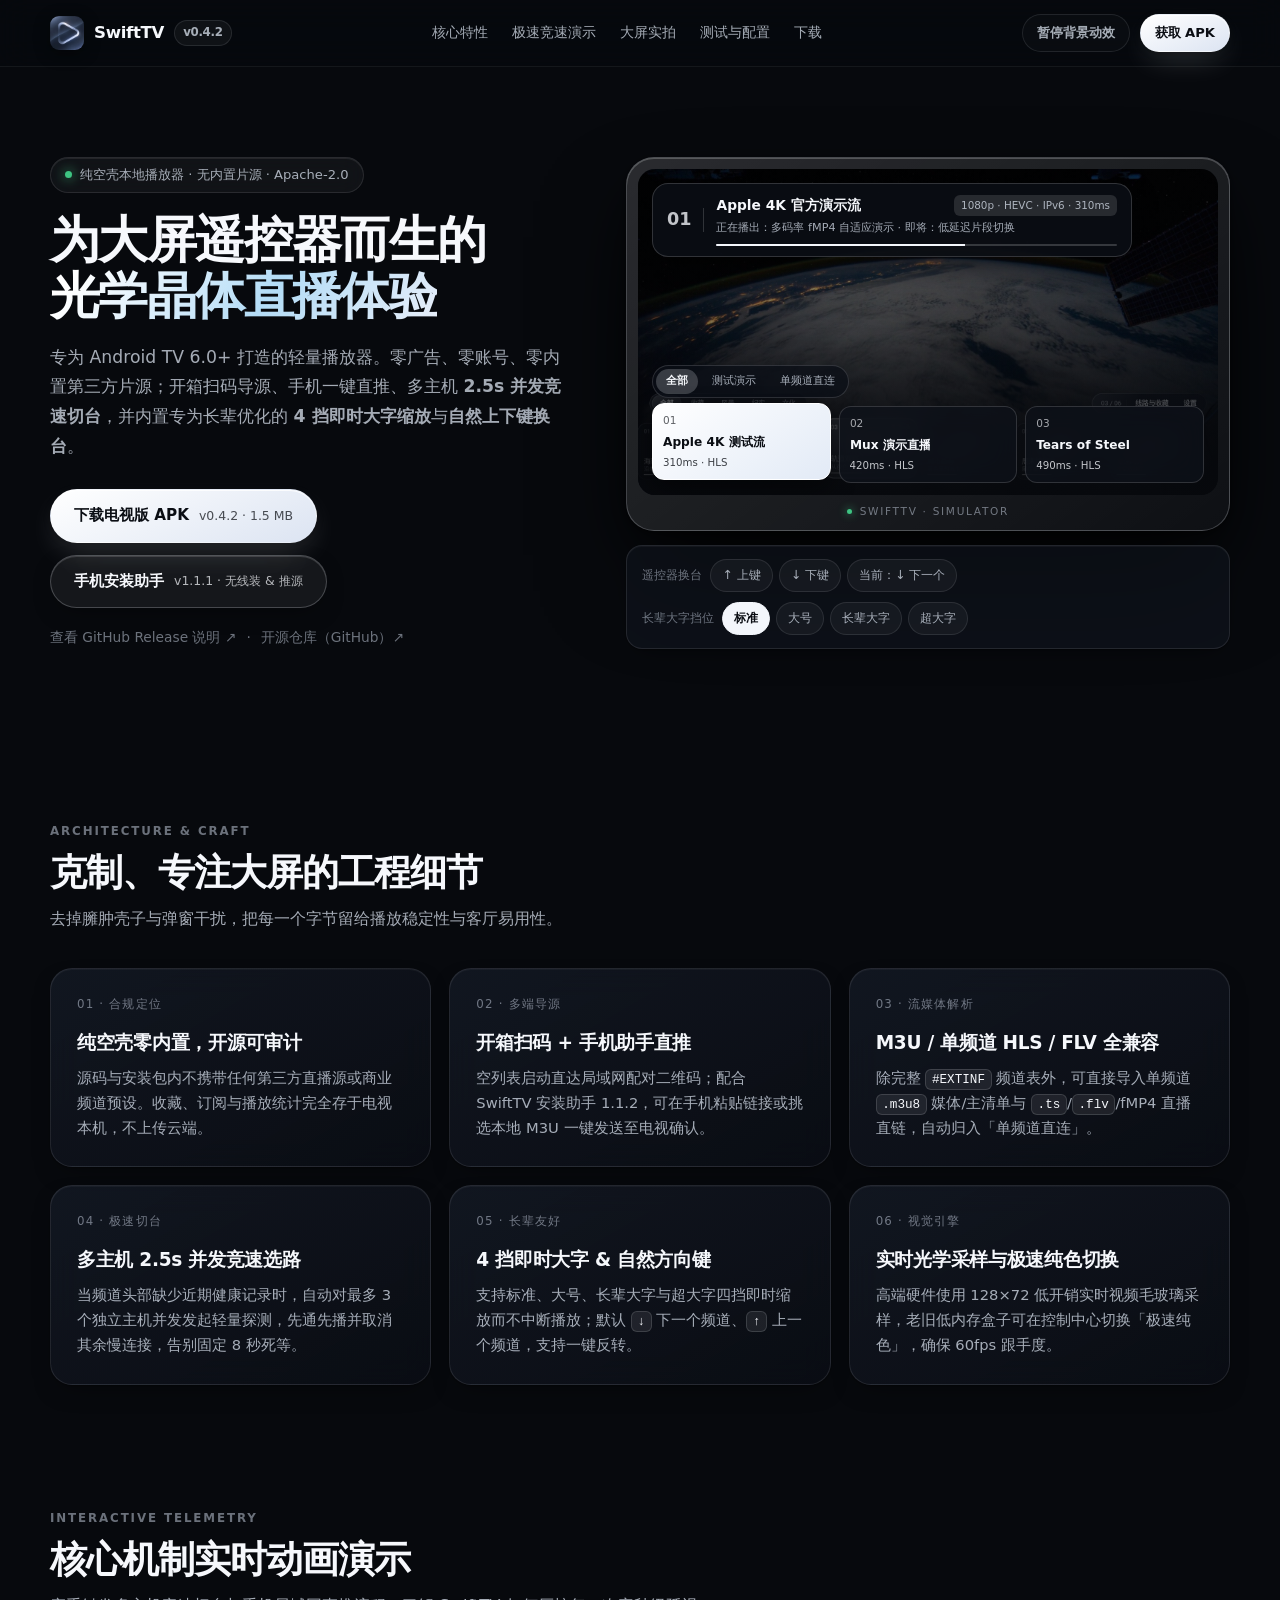
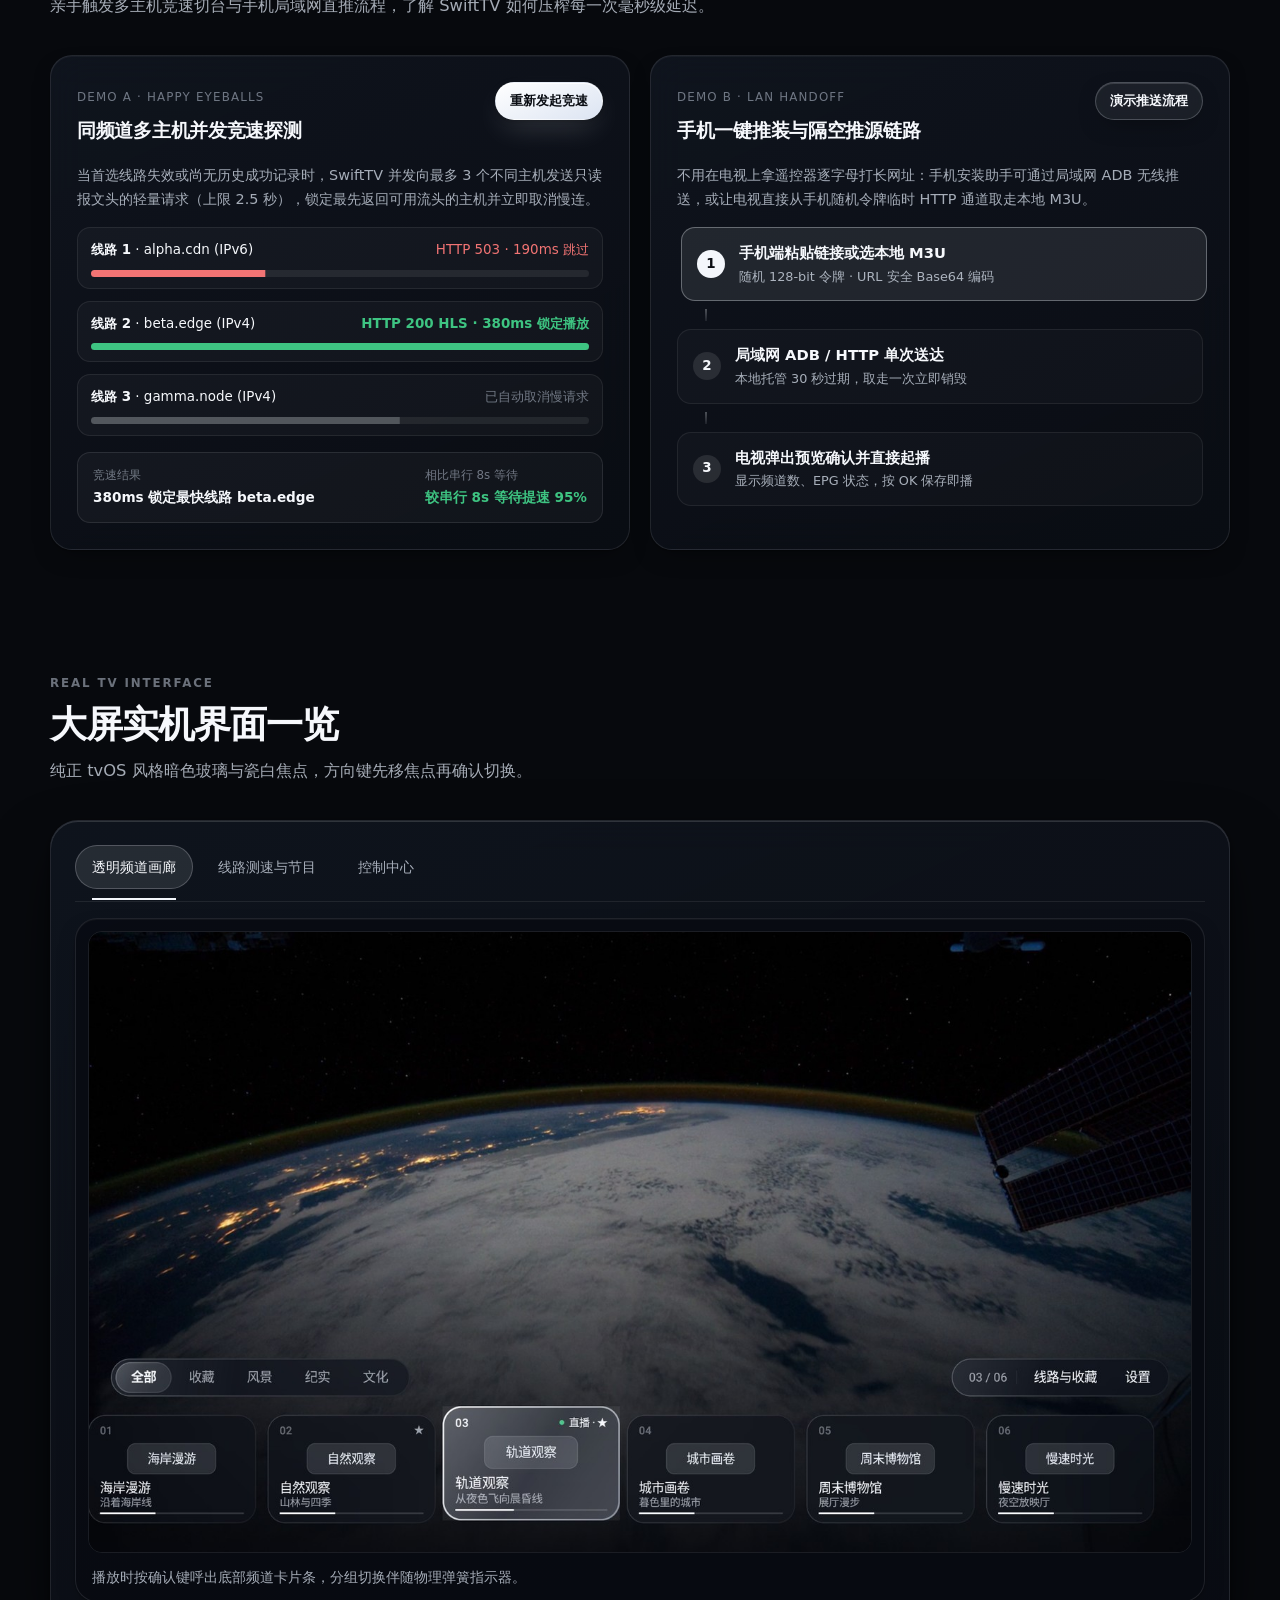
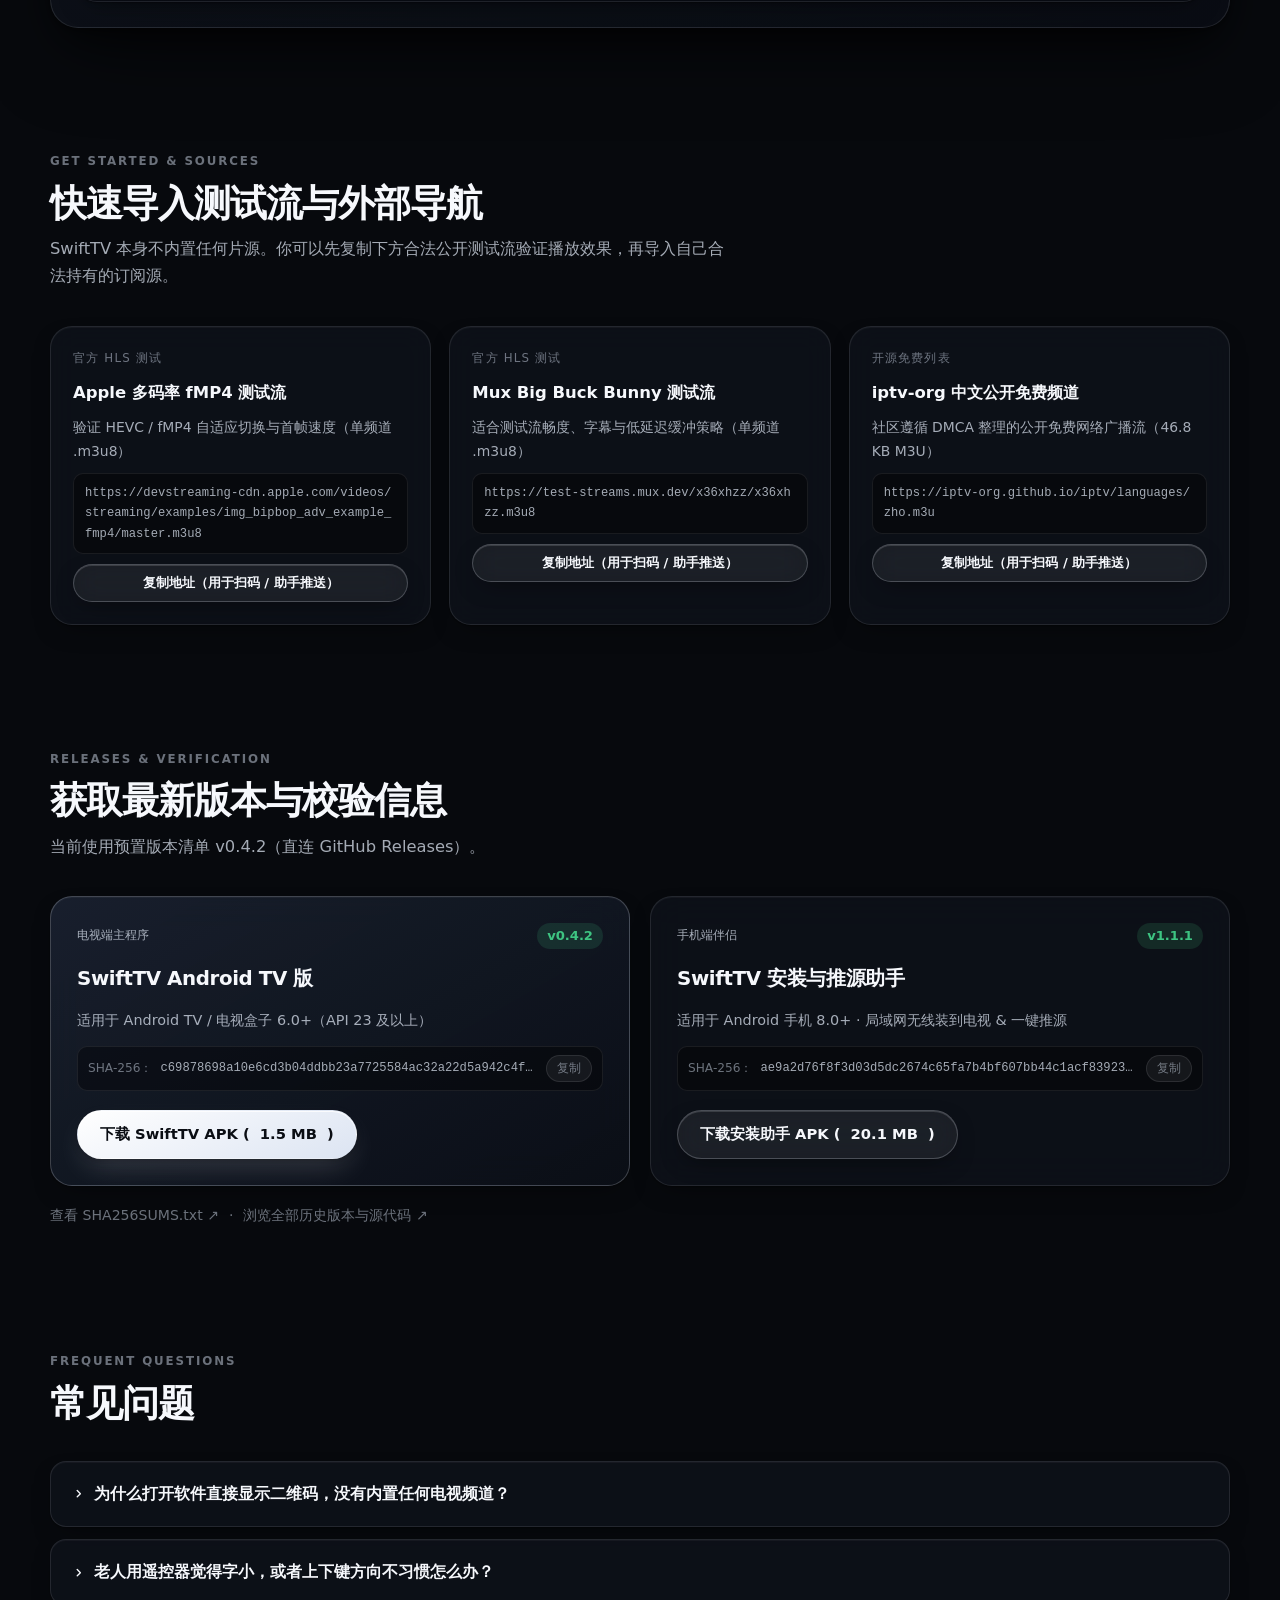
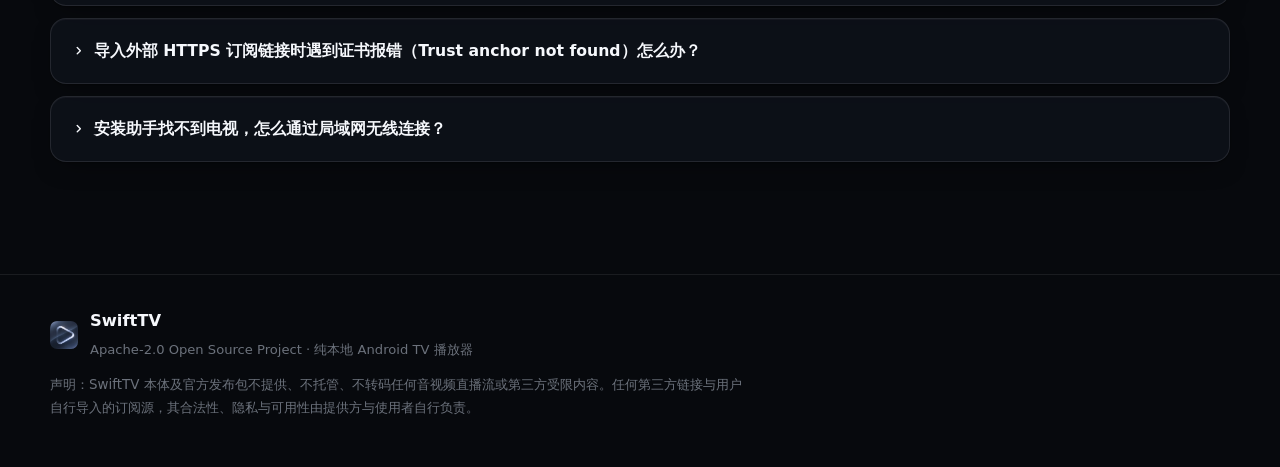
==== website/index.html @ 958985db "Add SwiftTV official website and link GitHub Pages homepage" ====
<!DOCTYPE html>
<html lang="zh-CN">
<head>
  <meta charset="UTF-8">
  <meta name="viewport" content="width=device-width, initial-scale=1.0">
  <meta name="color-scheme" content="dark">
  <title>SwiftTV · 纯净轻量 Android TV 直播播放器</title>
  <meta name="description" content="SwiftTV 是一款专为电视遥控器设计的纯本地 Android TV 播放器（Apache-2.0），不内置任何片源。支持开箱扫码导源、手机安装助手一键推送、单频道 HLS 与并发竞速极速切台、4 挡长辈大字实时缩放。">
  <link rel="icon" type="image/png" href="assets/img/logo.png">
  <link rel="stylesheet" href="assets/style.css">
</head>
<body>
  <a class="skip-link" href="#main">跳到正文</a>

  <!-- Ambient optical backdrop (compositor-only, subtle film grain + slow aurora, pausable via #motionToggle) -->
  <div class="ambient" aria-hidden="true">
    <div class="ambient-horizon"></div>
    <div class="ambient-grid"></div>
    <div class="orb orb-a"></div>
    <div class="orb orb-b"></div>
    <div class="ambient-noise"></div>
  </div>

  <!-- Shrinking Frosted Top Navigation -->
  <header class="topbar" id="topbar">
    <div class="container topbar-inner">
      <a class="brand" href="#top" aria-label="SwiftTV 首页">
        <img class="brand-logo" src="assets/img/logo.png" width="34" height="34" alt="SwiftTV 标志">
        <span class="brand-name">SwiftTV</span>
        <span class="brand-tag" id="navVersionTag">v0.4.2</span>
      </a>

      <nav class="nav-links" aria-label="主导航">
        <a href="#features">核心特性</a>
        <a href="#engine">极速竞速演示</a>
        <a href="#showcase">大屏实拍</a>
        <a href="#sources">测试与配置</a>
        <a href="#downloads">下载</a>
      </nav>

      <div class="topbar-actions">
        <button type="button" class="btn-ghost btn-sm" id="motionToggle">暂停背景动效</button>
        <a class="btn-porcelain btn-sm sheen-btn magnetic" id="navDownloadBtn" href="#downloads">获取 APK</a>
      </div>
    </div>
  </header>

  <main id="main">
    <!-- Hero + Live Interactive TV Simulator -->
    <section class="hero container" id="top">
      <div class="hero-copy">
        <div class="pill-badge" data-stagger="0">
          <span class="signal-dot" aria-hidden="true"></span>
          <span>纯空壳本地播放器 · 无内置片源 · Apache-2.0</span>
        </div>

        <h1 data-stagger="1">
          为大屏遥控器而生的<br>
          <span class="text-crystal">光学晶体直播体验</span>
        </h1>

        <p class="hero-lead" data-stagger="2">
          专为 Android TV 6.0+ 打造的轻量播放器。零广告、零账号、零内置第三方片源；开箱扫码导源、手机一键直推、多主机 <strong>2.5s 并发竞速切台</strong>，并内置专为长辈优化的 <strong>4 挡即时大字缩放</strong>与<strong>自然上下键换台</strong>。
        </p>

        <div class="hero-cta" data-stagger="3">
          <a class="btn-porcelain btn-lg sheen-btn magnetic" id="heroTvDownload" href="https://github.com/morangse/SwiftTV/releases/download/v0.4.2/SwiftTV-0.4.2.apk">
            <span>下载电视版 APK</span>
            <span class="btn-meta" id="heroTvMeta">v0.4.2 · 1.5 MB</span>
          </a>
          <a class="btn-crystal btn-lg magnetic" id="heroInstallerDownload" href="https://github.com/morangse/SwiftTV/releases/download/v0.4.2/SwiftTV-Installer-1.1.2.apk">
            <span>手机安装助手</span>
            <span class="btn-meta" id="heroInstallerMeta">v1.1.2 · 无线装 &amp; 推源</span>
          </a>
        </div>

        <div class="hero-meta-links" data-stagger="4">
          <a id="heroReleaseLink" href="https://github.com/morangse/SwiftTV/releases/tag/v0.4.2" target="_blank" rel="noopener noreferrer">查看 GitHub Release 说明 ↗</a>
          <span aria-hidden="true">·</span>
          <a href="https://github.com/morangse/SwiftTV" target="_blank" rel="noopener noreferrer">开源仓库（GitHub）↗</a>
        </div>
      </div>

      <!-- Interactive Live TV Cinema Stage -->
      <div class="hero-stage-wrap" data-stagger="5">
        <div class="tv-bezel spotlight-surface tilt-stage" role="region" aria-label="SwiftTV 实时大屏交互模拟器">
          <div class="spotlight-layer" aria-hidden="true"></div>
          <div class="tv-screen" id="tvScreen">
            <img
              class="tv-backdrop-img"
              src="assets/img/channel-gallery.jpg"
              width="1560"
              height="878"
              fetchpriority="high"
              alt="SwiftTV 在 Android TV 播放演示视频时呈现的半透明磨砂界面">
            <div class="tv-scrim" aria-hidden="true"></div>

            <!-- Simulated Live HUD Capsule -->
            <div class="sim-hud" id="simHud" data-font="standard">
              <div class="sim-hud-num" id="simNum">01</div>
              <div class="sim-hud-divider" aria-hidden="true"></div>
              <div class="sim-hud-body">
                <div class="sim-hud-top">
                  <strong class="sim-hud-name" id="simName">Apple 4K 官方演示流</strong>
                  <span class="sim-spec" id="simSpec">1080p · HEVC · IPv6 · 310ms</span>
                </div>
                <div class="sim-hud-sub" id="simProg">正在播出：多码率 fMP4 自适应演示 · 即将：低延迟片段切换</div>
                <div class="sim-progress-track" aria-hidden="true">
                  <div class="sim-progress-fill" id="simProgressFill"></div>
                </div>
              </div>
            </div>

            <!-- Simulated Mini Channel Ribbon -->
            <div class="sim-ribbon" id="simRibbon" data-font="standard">
              <div class="sim-tabs" aria-hidden="true">
                <span class="sim-tab active">全部</span>
                <span>测试演示</span>
                <span>单频道直连</span>
              </div>
              <div class="sim-cards" id="simCards" role="list" aria-label="模拟频道卡片">
                <button type="button" class="sim-card active" data-ch="0">
                  <span class="sim-card-num">01</span>
                  <span class="sim-card-title">Apple 4K 测试流</span>
                  <span class="sim-card-meta">310ms · HLS</span>
                </button>
                <button type="button" class="sim-card" data-ch="1">
                  <span class="sim-card-num">02</span>
                  <span class="sim-card-title">Mux 演示直播</span>
                  <span class="sim-card-meta">420ms · HLS</span>
                </button>
                <button type="button" class="sim-card" data-ch="2">
                  <span class="sim-card-num">03</span>
                  <span class="sim-card-title">Tears of Steel</span>
                  <span class="sim-card-meta">490ms · HLS</span>
                </button>
              </div>
            </div>
          </div>

          <div class="tv-chin" aria-hidden="true">
            <span class="tv-led"></span>
            <span class="tv-brand-mark">SWIFTTV · SIMULATOR</span>
          </div>
        </div>

        <!-- Live Interactive Telemetry Control Deck -->
        <div class="sim-controls" aria-label="模拟器控制面板">
          <div class="sim-ctrl-group">
            <span class="ctrl-label">遥控器换台</span>
            <div class="btn-row">
              <button type="button" class="ctrl-btn" id="simKeyUp" title="模拟遥控器上键">↑ 上键</button>
              <button type="button" class="ctrl-btn" id="simKeyDown" title="模拟遥控器下键">↓ 下键</button>
              <button type="button" class="ctrl-btn subtle" id="simDirToggle">当前：↓ 下一个</button>
            </div>
          </div>

          <div class="sim-ctrl-group">
            <span class="ctrl-label">长辈大字挡位</span>
            <div class="btn-row" role="group" aria-label="选择模拟界面字体大小">
              <button type="button" class="ctrl-btn active" data-font-btn="standard">标准</button>
              <button type="button" class="ctrl-btn" data-font-btn="large">大号</button>
              <button type="button" class="ctrl-btn" data-font-btn="elderly">长辈大字</button>
              <button type="button" class="ctrl-btn" data-font-btn="xlarge">超大字</button>
            </div>
          </div>
        </div>
      </div>
    </section>

    <!-- Bento Grid Features with Pointer Spotlight Reveal -->
    <section class="section container" id="features">
      <div class="section-head" data-reveal>
        <span class="eyebrow">ARCHITECTURE &amp; CRAFT</span>
        <h2>克制、专注大屏的工程细节</h2>
        <p>去掉臃肿壳子与弹窗干扰，把每一个字节留给播放稳定性与客厅易用性。</p>
      </div>

      <div class="bento-grid" id="bentoGrid">
        <article class="bento-card spotlight-surface" data-reveal style="--reveal-delay: 0ms">
          <div class="spotlight-layer" aria-hidden="true"></div>
          <div class="card-index">01 · 合规定位</div>
          <h3>纯空壳零内置，开源可审计</h3>
          <p>源码与安装包内不携带任何第三方直播源或商业频道预设。收藏、订阅与播放统计完全存于电视本机，不上传云端。</p>
        </article>

        <article class="bento-card spotlight-surface" data-reveal style="--reveal-delay: 60ms">
          <div class="spotlight-layer" aria-hidden="true"></div>
          <div class="card-index">02 · 多端导源</div>
          <h3>开箱扫码 + 手机助手直推</h3>
          <p>空列表启动直达局域网配对二维码；配合 SwiftTV 安装助手 1.1.2，可在手机粘贴链接或挑选本地 M3U 一键发送至电视确认。</p>
        </article>

        <article class="bento-card spotlight-surface" data-reveal style="--reveal-delay: 120ms">
          <div class="spotlight-layer" aria-hidden="true"></div>
          <div class="card-index">03 · 流媒体解析</div>
          <h3>M3U / 单频道 HLS / FLV 全兼容</h3>
          <p>除完整 <code class="inline-code">#EXTINF</code> 频道表外，可直接导入单频道 <code class="inline-code">.m3u8</code> 媒体/主清单与 <code class="inline-code">.ts</code>/<code class="inline-code">.flv</code>/fMP4 直播直链，自动归入「单频道直连」。</p>
        </article>

        <article class="bento-card spotlight-surface" data-reveal style="--reveal-delay: 180ms">
          <div class="spotlight-layer" aria-hidden="true"></div>
          <div class="card-index">04 · 极速切台</div>
          <h3>多主机 2.5s 并发竞速选路</h3>
          <p>当频道头部缺少近期健康记录时，自动对最多 3 个独立主机并发发起轻量探测，先通先播并取消其余慢连接，告别固定 8 秒死等。</p>
        </article>

        <article class="bento-card spotlight-surface" data-reveal style="--reveal-delay: 240ms">
          <div class="spotlight-layer" aria-hidden="true"></div>
          <div class="card-index">05 · 长辈友好</div>
          <h3>4 挡即时大字 &amp; 自然方向键</h3>
          <p>支持标准、大号、长辈大字与超大字四挡即时缩放而不中断播放；默认 <kbd class="inline-kbd">↓</kbd> 下一个频道、<kbd class="inline-kbd">↑</kbd> 上一个频道，支持一键反转。</p>
        </article>

        <article class="bento-card spotlight-surface" data-reveal style="--reveal-delay: 300ms">
          <div class="spotlight-layer" aria-hidden="true"></div>
          <div class="card-index">06 · 视觉引擎</div>
          <h3>实时光学采样与极速纯色切换</h3>
          <p>高端硬件使用 128×72 低开销实时视频毛玻璃采样，老旧低内存盒子可在控制中心切换「极速纯色」，确保 60fps 跟手度。</p>
        </article>
      </div>
    </section>

    <!-- Interactive Telemetry Tech Demos -->
    <section class="section container" id="engine">
      <div class="section-head" data-reveal>
        <span class="eyebrow">INTERACTIVE TELEMETRY</span>
        <h2>核心机制实时动画演示</h2>
        <p>亲手触发多主机竞速切台与手机局域网直推流程，了解 SwiftTV 如何压榨每一次毫秒级延迟。</p>
      </div>

      <div class="tech-grid">
        <!-- Demo A: Parallel Race Failover -->
        <div class="tech-card spotlight-surface" data-reveal style="--reveal-delay: 0ms">
          <div class="spotlight-layer" aria-hidden="true"></div>
          <div class="tech-card-head">
            <div>
              <span class="card-index">DEMO A · HAPPY EYEBALLS</span>
              <h3>同频道多主机并发竞速探测</h3>
            </div>
            <button type="button" class="btn-porcelain btn-sm sheen-btn" id="runRaceBtn">重新发起竞速</button>
          </div>
          <p class="tech-desc">当首选线路失效或尚无历史成功记录时，SwiftTV 并发向最多 3 个不同主机发送只读报文头的轻量请求（上限 2.5 秒），锁定最先返回可用流头的主机并立即取消慢连。</p>

          <div class="race-lanes" id="raceLanes" aria-live="polite">
            <div class="race-lane" data-host="host1">
              <div class="lane-meta">
                <span><strong>线路 1</strong> · alpha.cdn (IPv6)</span>
                <span class="lane-status" id="laneStatus0">待触发</span>
              </div>
              <div class="lane-bar"><div class="lane-fill" id="laneFill0"></div></div>
            </div>
            <div class="race-lane" data-host="host2">
              <div class="lane-meta">
                <span><strong>线路 2</strong> · beta.edge (IPv4)</span>
                <span class="lane-status" id="laneStatus1">待触发</span>
              </div>
              <div class="lane-bar"><div class="lane-fill" id="laneFill1"></div></div>
            </div>
            <div class="race-lane" data-host="host3">
              <div class="lane-meta">
                <span><strong>线路 3</strong> · gamma.node (IPv4)</span>
                <span class="lane-status" id="laneStatus2">待触发</span>
              </div>
              <div class="lane-bar"><div class="lane-fill" id="laneFill2"></div></div>
            </div>
          </div>

          <div class="race-summary" id="raceSummary">
            <div><span>竞速结果</span><strong id="raceResultText">点击右上角演示 2.5s 并发测通</strong></div>
            <div><span>相比串行 8s 等待</span><strong class="emerald" id="raceSavedText">最多省下 7s+</strong></div>
          </div>
        </div>

        <!-- Demo B: Phone-to-TV Wireless Push Flow -->
        <div class="tech-card spotlight-surface" data-reveal style="--reveal-delay: 90ms">
          <div class="spotlight-layer" aria-hidden="true"></div>
          <div class="tech-card-head">
            <div>
              <span class="card-index">DEMO B · LAN HANDOFF</span>
              <h3>手机一键推装与隔空推源链路</h3>
            </div>
            <button type="button" class="btn-crystal btn-sm" id="runPushBtn">演示推送流程</button>
          </div>
          <p class="tech-desc">不用在电视上拿遥控器逐字母打长网址：手机安装助手可通过局域网 ADB 无线推送，或让电视直接从手机随机令牌临时 HTTP 通道取走本地 M3U。</p>

          <div class="handoff-steps" id="handoffSteps">
            <div class="handoff-node active" data-step="0">
              <span class="node-num">1</span>
              <div>
                <strong>手机端粘贴链接或选本地 M3U</strong>
                <span>随机 128-bit 令牌 · URL 安全 Base64 编码</span>
              </div>
            </div>
            <div class="handoff-connector" aria-hidden="true"><div class="packet-pulse" id="packetPulse"></div></div>
            <div class="handoff-node" data-step="1">
              <span class="node-num">2</span>
              <div>
                <strong>局域网 ADB / HTTP 单次送达</strong>
                <span>本地托管 30 秒过期，取走一次立即销毁</span>
              </div>
            </div>
            <div class="handoff-connector" aria-hidden="true"></div>
            <div class="handoff-node" data-step="2">
              <span class="node-num">3</span>
              <div>
                <strong>电视弹出预览确认并直接起播</strong>
                <span>显示频道数、EPG 状态，按 OK 保存即播</span>
              </div>
            </div>
          </div>
        </div>
      </div>
    </section>

    <!-- Real TV Screenshots Showcase with Spotlight Border + 3D Depth Tilt -->
    <section class="section container" id="showcase">
      <div class="section-head" data-reveal>
        <span class="eyebrow">REAL TV INTERFACE</span>
        <h2>大屏实机界面一览</h2>
        <p>纯正 tvOS 风格暗色玻璃与瓷白焦点，方向键先移焦点再确认切换。</p>
      </div>

      <div class="showcase-shell" data-reveal>
        <div class="showcase-tabs" role="tablist" aria-label="界面实拍视图切换">
          <button type="button" class="tab-btn" role="tab" aria-selected="true" id="tab-gallery" data-panel="panel-gallery">透明频道画廊</button>
          <button type="button" class="tab-btn" role="tab" aria-selected="false" id="tab-details" data-panel="panel-details">线路测速与节目</button>
          <button type="button" class="tab-btn" role="tab" aria-selected="false" id="tab-control" data-panel="panel-control">控制中心</button>
        </div>

        <div class="showcase-panels">
          <div class="showcase-panel is-active" role="tabpanel" id="panel-gallery" aria-labelledby="tab-gallery" tabindex="0">
            <figure class="showcase-frame spotlight-surface tilt-stage">
              <div class="spotlight-layer" aria-hidden="true"></div>
              <div class="showcase-media">
                <img src="assets/img/channel-gallery.jpg" width="1560" height="878" loading="lazy" alt="SwiftTV 底部半透明频道画廊实拍">
              </div>
              <figcaption>播放时按确认键呼出底部频道卡片条，分组切换伴随物理弹簧指示器。</figcaption>
            </figure>
          </div>
          <div class="showcase-panel" role="tabpanel" id="panel-details" aria-labelledby="tab-details" hidden="until-found">
            <figure class="showcase-frame spotlight-surface tilt-stage">
              <div class="spotlight-layer" aria-hidden="true"></div>
              <div class="showcase-media">
                <img src="assets/img/channel-details.jpg" width="1560" height="878" fetchpriority="low" loading="lazy" alt="SwiftTV 频道线路状态与手动测速界面">
              </div>
              <figcaption>查看同一频道下的 IPv6 / IPv4 备用线路健康度，支持一键静音逐条测速与收藏。</figcaption>
            </figure>
          </div>
          <div class="showcase-panel" role="tabpanel" id="panel-control" aria-labelledby="tab-control" hidden="until-found">
            <figure class="showcase-frame spotlight-surface tilt-stage">
              <div class="spotlight-layer" aria-hidden="true"></div>
              <div class="showcase-media">
                <img src="assets/img/control-center.jpg" width="1560" height="878" fetchpriority="low" loading="lazy" alt="SwiftTV 右侧控制中心设置界面">
              </div>
              <figcaption>集中管理路由策略、上下键方向、长辈大字挡位、手机扫码入口、EPG 与脱敏诊断。</figcaption>
            </figure>
          </div>
        </div>
      </div>
    </section>

    <!-- Sources, Official Test Streams & Configurable External Portal -->
    <section class="section container" id="sources">
      <div class="section-head" data-reveal>
        <span class="eyebrow">GET STARTED &amp; SOURCES</span>
        <h2>快速导入测试流与外部导航</h2>
        <p>SwiftTV 本身不内置任何片源。你可以先复制下方合法公开测试流验证播放效果，再导入自己合法持有的订阅源。</p>
      </div>

      <div class="streams-grid" id="streamsGrid"></div>

      <!-- External Portal Slot (Rendered cleanly from site-config.js when configured) -->
      <div id="externalPortalMount"></div>
    </section>

    <!-- Dynamic GitHub Releases Download Center -->
    <section class="section container" id="downloads">
      <div class="section-head" data-reveal>
        <span class="eyebrow">RELEASES &amp; VERIFICATION</span>
        <h2>获取最新版本与校验信息</h2>
        <p id="releaseStatusNote">正在从 GitHub Releases 核对最新公开版本…</p>
      </div>

      <div class="download-grid">
        <div class="download-card featured spotlight-surface" data-reveal style="--reveal-delay: 0ms">
          <div class="spotlight-layer" aria-hidden="true"></div>
          <div class="dl-head">
            <span class="dl-tag" id="dlTvTag">电视端主程序</span>
            <span class="dl-ver" id="dlTvVersion">v0.4.2</span>
          </div>
          <h3>SwiftTV Android TV 版</h3>
          <p class="dl-req">适用于 Android TV / 电视盒子 6.0+（API 23 及以上）</p>
          <div class="dl-checksum">
            <span>SHA-256：</span>
            <code id="dlTvSha">c69878698a10e6cd3b04ddbb23a7725584ac32a22d5a942c4f4a16f5f702dafb</code>
            <button type="button" class="copy-mini" id="copyTvSha">复制</button>
          </div>
          <div class="dl-actions">
            <a class="btn-porcelain sheen-btn magnetic" id="dlTvBtn" href="https://github.com/morangse/SwiftTV/releases/download/v0.4.2/SwiftTV-0.4.2.apk">下载 SwiftTV APK (<span id="dlTvSize">1.5 MB</span>)</a>
          </div>
        </div>

        <div class="download-card spotlight-surface" data-reveal style="--reveal-delay: 90ms">
          <div class="spotlight-layer" aria-hidden="true"></div>
          <div class="dl-head">
            <span class="dl-tag">手机端伴侣</span>
            <span class="dl-ver" id="dlInstVersion">v1.1.2</span>
          </div>
          <h3>SwiftTV 安装与推源助手</h3>
          <p class="dl-req">适用于 Android 手机 8.0+ · 局域网无线装到电视 &amp; 一键推源</p>
          <div class="dl-checksum">
            <span>SHA-256：</span>
            <code id="dlInstSha">ae9a2d76f8f3d03d5dc2674c65fa7b4bf607bb44c1acf83923b36a1214e3cb1e</code>
            <button type="button" class="copy-mini" id="copyInstSha">复制</button>
          </div>
          <div class="dl-actions">
            <a class="btn-crystal magnetic" id="dlInstBtn" href="https://github.com/morangse/SwiftTV/releases/download/v0.4.2/SwiftTV-Installer-1.1.2.apk">下载安装助手 APK (<span id="dlInstSize">20.1 MB</span>)</a>
          </div>
        </div>
      </div>

      <div class="checksum-bar" data-reveal>
        <a id="dlChecksumsLink" href="https://github.com/morangse/SwiftTV/releases/download/v0.4.2/SHA256SUMS.txt" target="_blank" rel="noopener noreferrer">查看 SHA256SUMS.txt ↗</a>
        <span aria-hidden="true">·</span>
        <a id="dlAllReleasesLink" href="https://github.com/morangse/SwiftTV/releases" target="_blank" rel="noopener noreferrer">浏览全部历史版本与源代码 ↗</a>
      </div>
    </section>

    <!-- Accessible FAQ Accordion -->
    <section class="section container accordion" id="faq" aria-labelledby="faq-heading">
      <div class="section-head" data-reveal>
        <span class="eyebrow">FREQUENT QUESTIONS</span>
        <h2 id="faq-heading">常见问题</h2>
      </div>

      <div class="faq-list" data-reveal>
        <details>
          <summary>为什么打开软件直接显示二维码，没有内置任何电视频道？</summary>
          <div class="faq-body">
            自 SwiftTV 0.4.0 起软件严格保持纯本地空壳播放器定位，不内置、不预置、不分发任何第三方源。你可以手机连接同一 Wi-Fi 扫屏幕二维码，或使用「SwiftTV 安装助手」直接把自己的 M3U / .m3u8 源推送到电视。
          </div>
        </details>

        <details>
          <summary>老人用遥控器觉得字小，或者上下键方向不习惯怎么办？</summary>
          <div class="faq-body">
            按菜单键或画廊右上角进入「控制中心 → 播放与画面体验」，可以直接把「界面字体大小」调成「大号 / 长辈大字 / 超大字」（即时生效不断播），也能在「上下键换台方向」一键切换 <kbd class="inline-kbd">↓</kbd> / <kbd class="inline-kbd">↑</kbd> 顺序。
          </div>
        </details>

        <details>
          <summary>导入外部 HTTPS 订阅链接时遇到证书报错（Trust anchor not found）怎么办？</summary>
          <div class="faq-body">
            这常见于年份较久的 Android 6–9 电视固件系统缺少较新的公共根证书（如 Let's Encrypt），或电视系统时间未自动同步。建议先确认电视日期时间准确，或直接在手机端下载该 <code class="inline-code">.m3u</code> 后通过配对页面的「本地 M3U 文件」上传给电视。
          </div>
        </details>

        <details>
          <summary>安装助手找不到电视，怎么通过局域网无线连接？</summary>
          <div class="faq-body">
            请确认手机和电视在同一局域网且路由器关闭了 AP 隔离；然后在电视「设置 → 关于 → 连续点击版本号 7 次」进入开发者选项并开启「USB 调试 / 网络调试」。Android 11+ 电视还可使用安装助手里的「无线调试配对」输入 6 位配对码直连。
          </div>
        </details>
      </div>
    </section>
  </main>

  <footer class="footer">
    <div class="container footer-inner">
      <div class="footer-brand">
        <img src="assets/img/logo.png" width="28" height="28" loading="lazy" alt="SwiftTV">
        <div>
          <strong>SwiftTV</strong>
          <span>Apache-2.0 Open Source Project · 纯本地 Android TV 播放器</span>
        </div>
      </div>
      <p class="footer-legal">
        声明：SwiftTV 本体及官方发布包不提供、不托管、不转码任何音视频直播流或第三方受限内容。任何第三方链接与用户自行导入的订阅源，其合法性、隐私与可用性由提供方与使用者自行负责。
      </p>
    </div>
  </footer>

  <div class="toast" id="toast" role="status" aria-live="polite"></div>

  <script src="site-config.js"></script>
  <script src="assets/app.js"></script>
</body>
</html>
---- website/assets/style.css ----
/* SwiftTV Obsidian Optical Crystal & Porcelain Studio Design System */
@property --inner-size {
  syntax: "<length-percentage>";
  inherits: true;
  initial-value: 0px;
}

@property --outer-size {
  syntax: "<length-percentage>";
  inherits: true;
  initial-value: 0px;
}

:root {
  --bg: #07090d;
  --bg-elevated: #0d1119;
  --surface: rgba(16, 20, 29, 0.66);
  --surface-strong: rgba(20, 26, 38, 0.84);
  --stroke: rgba(240, 246, 255, 0.1);
  --stroke-strong: rgba(240, 246, 255, 0.22);
  --rim-highlight: rgba(255, 255, 255, 0.14);
  --ink: #f6f8fc;
  --muted: rgba(226, 234, 246, 0.72);
  --subtle: rgba(218, 228, 244, 0.48);
  --porcelain: #f3f6fb;
  --porcelain-ink: #0a0d13;
  --emerald: #3ec482;
  --emerald-soft: rgba(62, 196, 130, 0.15);
  --danger: #f27474;
  --radius-xl: 28px;
  --radius-lg: 22px;
  --radius-md: 16px;
  --radius-pill: 999px;
  --ease-out-expo: cubic-bezier(0.16, 1, 0.3, 1);
  --in-oklab: ;

  /* Layered diffused shadows for realistic elevation */
  --shadow-card:
    0 1px 0 rgba(255, 255, 255, 0.04) inset,
    0 1px 2px rgba(0, 0, 0, 0.36),
    0 10px 26px -12px rgba(0, 0, 0, 0.56);
  --shadow-elevated:
    0 1px 0 var(--rim-highlight) inset,
    0 2px 6px rgba(0, 0, 0, 0.38),
    0 18px 42px -14px rgba(0, 0, 0, 0.68),
    0 36px 84px -24px rgba(0, 0, 0, 0.62);
  --shadow-bezel:
    0 1px 0 rgba(255, 255, 255, 0.22) inset,
    0 2px 6px rgba(0, 0, 0, 0.45),
    0 24px 60px -12px rgba(0, 0, 0, 0.72),
    0 52px 110px -28px rgba(0, 0, 0, 0.76);
}

@supports (background: linear-gradient(in oklab, white, black)) {
  :root {
    --in-oklab: in oklab;
  }
}

*,
*::before,
*::after {
  box-sizing: border-box;
}

html {
  scroll-behavior: smooth;
  scroll-padding-top: 84px;
  background: var(--bg);
  color: var(--ink);
  font-family: -apple-system, BlinkMacSystemFont, "SF Pro Display", "Segoe UI", "PingFang SC", "Microsoft YaHei", system-ui, sans-serif;
  -webkit-font-smoothing: antialiased;
  text-rendering: optimizeLegibility;
}

body {
  margin: 0;
  min-height: 100vh;
  background: var(--bg);
  color: var(--ink);
  font-size: clamp(0.9375rem, 0.9rem + 0.18vw, 1.02rem);
  line-height: 1.68;
  overflow-x: clip;
}

a {
  color: inherit;
  text-decoration: none;
}

button {
  font: inherit;
  color: inherit;
  cursor: pointer;
}

img {
  max-width: 100%;
  height: auto;
  display: block;
}

.inline-code,
.inline-kbd {
  display: inline-block;
  padding: 0.08em 0.44em;
  border-radius: 6px;
  font-size: 0.86em;
  line-height: 1.35;
  background: rgba(244, 248, 255, 0.08);
  border: 1px solid rgba(244, 248, 255, 0.14);
  color: var(--ink);
  font-family: ui-monospace, SFMono-Regular, Menlo, Consolas, monospace;
}

:focus-visible {
  outline: 2px solid var(--porcelain);
  outline-offset: 3px;
}

.skip-link {
  position: absolute;
  left: -9999px;
  top: 8px;
  z-index: 999;
  padding: 10px 16px;
  border-radius: var(--radius-pill);
  background: var(--porcelain);
  color: var(--porcelain-ink);
  font-weight: 600;
}

.skip-link:focus {
  left: 16px;
}

.container {
  width: min(1180px, calc(100% - 40px));
  margin-inline: auto;
}

/* Ambient optical atmosphere: horizon sheen + soft radial glows + ultra-subtle film noise */
.ambient {
  position: fixed;
  inset: 0;
  z-index: -1;
  pointer-events: none;
  overflow: hidden;
  isolation: isolate;
}

.ambient-horizon {
  position: absolute;
  inset: 0;
  background:
    radial-gradient(ellipse 75% 42% at 50% -6%, rgba(168, 216, 244, 0.11), transparent 72%),
    radial-gradient(ellipse 55% 36% at 85% 24%, rgba(62, 196, 130, 0.06), transparent 70%);
}

.ambient-grid {
  position: absolute;
  inset: 0;
  background-image:
    linear-gradient(to right, rgba(240, 246, 255, 0.028) 1px, transparent 1px),
    linear-gradient(to bottom, rgba(240, 246, 255, 0.028) 1px, transparent 1px);
  background-size: 72px 72px;
  mask-image: radial-gradient(ellipse 80% 60% at 50% 18%, black, transparent 78%);
  -webkit-mask-image: radial-gradient(ellipse 80% 60% at 50% 18%, black, transparent 78%);
}

.ambient-noise {
  position: absolute;
  inset: 0;
  opacity: 0.032;
  mix-blend-mode: overlay;
  background-image: url("data:image/svg+xml,%3Csvg xmlns='http://www.w3.org/2000/svg' width='180' height='180' viewBox='0 0 180 180'%3E%3Cfilter id='n'%3E%3CfeTurbulence type='fractalNoise' baseFrequency='0.85' numOctaves='3' stitchTiles='stitch'/%3E%3C/filter%3E%3Crect width='100%25' height='100%25' filter='url(%23n)'/%3E%3C/svg%3E");
}

.orb {
  position: absolute;
  border-radius: 50%;
  filter: blur(96px);
  opacity: 0.36;
  will-change: transform;
}

.orb-a {
  width: 600px;
  height: 440px;
  top: -150px;
  left: -100px;
  background: radial-gradient(circle, rgba(168, 216, 244, 0.22), transparent 70%);
}

.orb-b {
  width: 540px;
  height: 460px;
  top: 10%;
  right: -140px;
  background: radial-gradient(circle, rgba(62, 196, 130, 0.14), transparent 70%);
}

@media (prefers-reduced-motion: no-preference) {
  .orb-a {
    animation: driftA 20s ease-in-out infinite alternate;
  }
  .orb-b {
    animation: driftB 24s ease-in-out infinite alternate;
  }

  /* Subtle decorative scroll parallax on ambient horizon */
  @supports ((animation-timeline: scroll()) and (animation-range: 0% 100%)) {
    @keyframes horizon-parallax {
      from { transform: translate3d(0, 0, 0); }
      to { transform: translate3d(0, -72px, 0); }
    }
    .ambient-horizon {
      animation: horizon-parallax auto linear both;
      animation-timeline: scroll(block root);
      animation-range: 0% 100%;
    }
  }
}

html.motion-paused .orb,
html.motion-paused .ambient-horizon {
  animation-play-state: paused !important;
}

@keyframes driftA {
  from { transform: translate3d(0, 0, 0) scale(1); }
  to { transform: translate3d(54px, 32px, 0) scale(1.06); }
}

@keyframes driftB {
  from { transform: translate3d(0, 0, 0) scale(1); }
  to { transform: translate3d(-48px, 42px, 0) scale(0.95); }
}

/* Shrinking Frosted Topbar */
.topbar {
  position: sticky;
  top: 0;
  z-index: 40;
  backdrop-filter: blur(16px) saturate(135%);
  -webkit-backdrop-filter: blur(16px) saturate(135%);
  background: rgba(7, 9, 13, 0.56);
  border-bottom: 1px solid rgba(255, 255, 255, 0.06);
  transition:
    background-color 0.38s var(--ease-out-expo),
    backdrop-filter 0.38s var(--ease-out-expo),
    border-color 0.38s var(--ease-out-expo),
    box-shadow 0.38s var(--ease-out-expo);
}

.topbar.is-scrolled {
  background: rgba(7, 9, 13, 0.84);
  backdrop-filter: blur(26px) saturate(165%);
  -webkit-backdrop-filter: blur(26px) saturate(165%);
  border-bottom-color: rgba(240, 246, 255, 0.14);
  box-shadow:
    0 1px 0 rgba(255, 255, 255, 0.06) inset,
    0 12px 34px -10px rgba(0, 0, 0, 0.72);
}

.topbar-inner {
  padding: 14px 0;
  display: flex;
  align-items: center;
  justify-content: space-between;
  gap: 16px;
  transition: padding 0.38s var(--ease-out-expo);
}

.topbar.is-scrolled .topbar-inner {
  padding: 9px 0;
}

.brand {
  display: inline-flex;
  align-items: center;
  gap: 10px;
  font-weight: 700;
  letter-spacing: -0.02em;
  flex-shrink: 0;
}

.brand-logo {
  border-radius: 9px;
  box-shadow: 0 4px 16px rgba(0, 0, 0, 0.45);
  transition: transform 0.35s var(--ease-out-expo);
}

.topbar.is-scrolled .brand-logo {
  transform: scale(0.92);
}

.brand-name {
  font-size: 1.04rem;
}

.brand-tag {
  font-size: 0.74rem;
  font-variant-numeric: tabular-nums;
  padding: 2px 8px;
  border-radius: var(--radius-pill);
  border: 1px solid var(--stroke);
  color: var(--muted);
  background: rgba(255, 255, 255, 0.045);
}

.nav-links {
  display: flex;
  align-items: center;
  gap: 24px;
  font-size: 0.89rem;
  color: var(--muted);
}

.nav-links a {
  position: relative;
  padding: 4px 0;
  transition: color 0.24s var(--ease-out-expo);
}

.nav-links a::after {
  content: "";
  position: absolute;
  left: 0;
  right: 0;
  bottom: 0;
  height: 1px;
  background: var(--porcelain);
  transform: scaleX(0);
  transform-origin: center;
  opacity: 0.75;
  transition: transform 0.32s var(--ease-out-expo);
}

.nav-links a:hover {
  color: var(--ink);
}

.nav-links a:hover::after {
  transform: scaleX(1);
}

.topbar-actions {
  display: flex;
  align-items: center;
  gap: 10px;
  flex-shrink: 0;
}

/* Tactile Porcelain & Crystal Buttons + Specular Sheen + Magnetic Pull */
.btn-porcelain,
.btn-crystal,
.btn-ghost {
  position: relative;
  overflow: hidden;
  display: inline-flex;
  align-items: center;
  justify-content: center;
  gap: 10px;
  border-radius: var(--radius-pill);
  font-weight: 600;
  border: 1px solid transparent;
  transform: translate3d(var(--mx, 0px), var(--my, 0px), 0);
  transition:
    transform 0.32s var(--ease-out-expo),
    background-color 0.25s var(--ease-out-expo),
    border-color 0.25s var(--ease-out-expo),
    box-shadow 0.32s var(--ease-out-expo),
    color 0.22s ease;
}

.btn-porcelain {
  background: linear-gradient(155deg var(--in-oklab), #ffffff, #dce4f2);
  color: var(--porcelain-ink);
  box-shadow:
    0 1px 0 rgba(255, 255, 255, 0.8) inset,
    0 2px 6px rgba(0, 0, 0, 0.25),
    0 12px 30px -8px rgba(243, 246, 251, 0.22);
}

.btn-porcelain:hover {
  transform: translate3d(var(--mx, 0px), calc(var(--my, 0px) - 1.5px), 0);
  box-shadow:
    0 1px 0 rgba(255, 255, 255, 0.9) inset,
    0 4px 10px rgba(0, 0, 0, 0.3),
    0 18px 38px -8px rgba(243, 246, 251, 0.3);
}

.sheen-btn::after {
  content: "";
  position: absolute;
  inset: -40% -20%;
  background: linear-gradient(115deg, transparent 36%, rgba(255, 255, 255, 0.55) 50%, transparent 64%);
  transform: translateX(-115%);
  pointer-events: none;
}

@media (prefers-reduced-motion: no-preference) {
  .sheen-btn:hover::after {
    transform: translateX(115%);
    transition: transform 0.72s var(--ease-out-expo);
  }
}

.btn-crystal {
  background: rgba(244, 248, 255, 0.06);
  border-color: var(--stroke-strong);
  color: var(--ink);
  backdrop-filter: blur(14px);
  -webkit-backdrop-filter: blur(14px);
  box-shadow:
    0 1px 0 var(--rim-highlight) inset,
    0 8px 24px -10px rgba(0, 0, 0, 0.52);
}

.btn-crystal:hover {
  background: rgba(244, 248, 255, 0.13);
  border-color: rgba(244, 248, 255, 0.34);
  transform: translate3d(var(--mx, 0px), calc(var(--my, 0px) - 1.5px), 0);
}

.btn-ghost {
  background: rgba(255, 255, 255, 0.02);
  border-color: var(--stroke);
  color: var(--muted);
}

.btn-ghost:hover {
  color: var(--ink);
  border-color: var(--stroke-strong);
  background: rgba(255, 255, 255, 0.05);
}

.btn-porcelain:active,
.btn-crystal:active,
.btn-ghost:active,
.ctrl-btn:active,
.copy-mini:active {
  transform: scale(0.98) !important;
}

.btn-sm {
  padding: 7px 14px;
  font-size: 0.82rem;
}

.btn-lg {
  padding: 13px 23px;
  font-size: 0.95rem;
}

.btn-meta {
  font-size: 0.78rem;
  font-weight: 500;
  opacity: 0.72;
  font-variant-numeric: tabular-nums;
}

@media (prefers-reduced-motion: reduce) {
  .btn-porcelain:hover,
  .btn-crystal:hover,
  .btn-porcelain:active,
  .btn-crystal:active,
  .btn-ghost:active {
    transform: none !important;
  }
}

/* Hero Staggered Entrance + Scroll One-Shot Reveal (progressive enhancement: visible by default without js-motion) */
@media (prefers-reduced-motion: no-preference) {
  html.js-motion [data-stagger] {
    opacity: 0;
    transform: translateY(20px);
    filter: blur(6px);
    transition:
      opacity 0.78s var(--ease-out-expo),
      transform 0.78s var(--ease-out-expo),
      filter 0.78s var(--ease-out-expo);
    transition-delay: calc(var(--stagger-i, 0) * 75ms);
  }

  html.js-motion.hero-ready [data-stagger] {
    opacity: 1;
    transform: translateY(0);
    filter: blur(0);
  }

  html.js-motion [data-reveal] {
    opacity: 0;
    transform: translateY(22px);
    filter: blur(5px);
    transition:
      opacity 0.82s var(--ease-out-expo),
      transform 0.82s var(--ease-out-expo),
      filter 0.82s var(--ease-out-expo);
    transition-delay: var(--reveal-delay, 0ms);
  }

  html.js-motion [data-reveal].is-visible {
    opacity: 1;
    transform: translateY(0);
    filter: blur(0);
  }
}

/* Hero Section */
.hero {
  padding: clamp(54px, 7vw, 92px) 0 clamp(40px, 5vw, 64px);
  display: grid;
  grid-template-columns: minmax(0, 1fr) minmax(0, 1.15fr);
  gap: clamp(30px, 4vw, 52px);
  align-items: center;
}

.pill-badge {
  display: inline-flex;
  align-items: center;
  gap: 8px;
  padding: 6px 14px;
  border-radius: var(--radius-pill);
  border: 1px solid var(--stroke);
  background: rgba(244, 248, 255, 0.045);
  backdrop-filter: blur(12px);
  color: var(--muted);
  font-size: 0.82rem;
  box-shadow: 0 1px 0 rgba(255, 255, 255, 0.08) inset;
}

.signal-dot {
  width: 7px;
  height: 7px;
  border-radius: 50%;
  background: var(--emerald);
  box-shadow: 0 0 12px var(--emerald);
}

.hero h1 {
  margin: 20px 0 18px;
  font-size: clamp(2.05rem, 3.9vw, 3.35rem);
  line-height: 1.12;
  letter-spacing: -0.032em;
  font-weight: 700;
}

.text-crystal {
  background: linear-gradient(125deg var(--in-oklab), #ffffff 8%, #b3dcf6 56%, #e7eef9 100%);
  -webkit-background-clip: text;
  background-clip: text;
  color: transparent;
}

.hero-lead {
  margin: 0 0 28px;
  color: var(--muted);
  font-size: clamp(0.95rem, 0.92rem + 0.28vw, 1.08rem);
  line-height: 1.72;
  max-width: 52ch;
}

.hero-cta {
  display: flex;
  flex-wrap: wrap;
  gap: 12px;
}

.hero-meta-links {
  margin-top: 18px;
  display: flex;
  flex-wrap: wrap;
  gap: 10px;
  font-size: 0.86rem;
  color: var(--subtle);
}

.hero-meta-links a {
  transition: color 0.22s ease;
}

.hero-meta-links a:hover {
  color: var(--ink);
}

/* Interactive TV Cinema Stage + Subtle 3D Tilt */
.hero-stage-wrap {
  display: flex;
  flex-direction: column;
  gap: 14px;
  min-width: 0;
}

.tv-bezel {
  position: relative;
  overflow: hidden;
  border-radius: var(--radius-xl);
  padding: 11px 11px 9px;
  background: linear-gradient(145deg var(--in-oklab), rgba(255, 255, 255, 0.14), rgba(255, 255, 255, 0.03));
  border: 1px solid var(--stroke-strong);
  box-shadow: var(--shadow-bezel);
}

.tilt-stage {
  will-change: transform;
  transform: perspective(1100px) rotateX(var(--rx, 0deg)) rotateY(var(--ry, 0deg)) scale(var(--tilt-scale, 1));
  transition:
    transform 0.42s var(--ease-out-expo),
    border-color 0.28s var(--ease-out-expo),
    box-shadow 0.38s var(--ease-out-expo);
}

.tilt-stage.is-tilting {
  transition:
    transform 0.12s linear,
    border-color 0.28s var(--ease-out-expo),
    box-shadow 0.38s var(--ease-out-expo);
}

.tv-screen {
  position: relative;
  aspect-ratio: 16 / 9;
  border-radius: 17px;
  overflow: hidden;
  background: #0a0e16;
  box-shadow: 0 0 0 1px rgba(255, 255, 255, 0.08) inset;
}

.tv-backdrop-img {
  position: absolute;
  inset: 0;
  width: 100%;
  height: 100%;
  object-fit: cover;
  filter: brightness(0.74) saturate(1.08);
  transition: transform 0.6s var(--ease-out-expo);
}

.tv-bezel:hover .tv-backdrop-img {
  transform: scale(1.018);
}

.tv-scrim {
  position: absolute;
  inset: 0;
  background: linear-gradient(180deg, rgba(7, 9, 13, 0.18) 0%, rgba(7, 9, 13, 0.34) 52%, rgba(7, 9, 13, 0.88) 100%);
  pointer-events: none;
}

/* Live HUD Simulator inside TV */
.sim-hud {
  --sim-scale: 1;
  position: absolute;
  top: 14px;
  left: 14px;
  right: 14px;
  max-width: min(480px, calc(100% - 28px));
  display: flex;
  align-items: center;
  gap: 12px;
  padding: 10px 14px;
  border-radius: 16px;
  background: rgba(12, 16, 24, 0.78);
  backdrop-filter: blur(18px);
  -webkit-backdrop-filter: blur(18px);
  border: 1px solid rgba(255, 255, 255, 0.16);
  box-shadow: 0 10px 26px rgba(0, 0, 0, 0.44);
  transition: transform 0.28s var(--ease-out-expo);
}

.sim-hud[data-font="large"],
.sim-ribbon[data-font="large"] { --sim-scale: 1.15; }
.sim-hud[data-font="elderly"],
.sim-ribbon[data-font="elderly"] { --sim-scale: 1.3; }
.sim-hud[data-font="xlarge"],
.sim-ribbon[data-font="xlarge"] { --sim-scale: 1.45; }

.sim-hud-num {
  font-size: calc(1.1rem * var(--sim-scale));
  font-weight: 700;
  font-variant-numeric: tabular-nums;
  color: rgba(246, 248, 252, 0.78);
}

.sim-hud-divider {
  width: 1px;
  height: 24px;
  background: rgba(255, 255, 255, 0.16);
}

.sim-hud-body {
  min-width: 0;
  flex: 1;
}

.sim-hud-top {
  display: flex;
  align-items: center;
  justify-content: space-between;
  gap: 8px;
}

.sim-hud-name {
  font-size: calc(0.86rem * var(--sim-scale));
  white-space: nowrap;
  overflow: hidden;
  text-overflow: ellipsis;
}

.sim-spec {
  font-size: calc(0.65rem * var(--sim-scale));
  padding: 2px 7px;
  border-radius: 6px;
  background: rgba(255, 255, 255, 0.12);
  color: var(--muted);
  white-space: nowrap;
  font-variant-numeric: tabular-nums;
}

.sim-hud-sub {
  margin-top: 2px;
  font-size: calc(0.7rem * var(--sim-scale));
  color: var(--muted);
  white-space: nowrap;
  overflow: hidden;
  text-overflow: ellipsis;
}

.sim-progress-track {
  margin-top: 6px;
  height: 2px;
  border-radius: 2px;
  background: rgba(255, 255, 255, 0.18);
  overflow: hidden;
}

.sim-progress-fill {
  width: 62%;
  height: 100%;
  background: var(--porcelain);
}

/* Simulated Channel Cards Ribbon */
.sim-ribbon {
  --sim-scale: 1;
  position: absolute;
  left: 14px;
  right: 14px;
  bottom: 12px;
  display: flex;
  flex-direction: column;
  gap: 8px;
}

.sim-tabs {
  display: inline-flex;
  align-self: flex-start;
  gap: 4px;
  padding: 3px;
  border-radius: var(--radius-pill);
  background: rgba(12, 16, 24, 0.74);
  border: 1px solid rgba(255, 255, 255, 0.14);
  font-size: calc(0.7rem * var(--sim-scale));
}

.sim-tabs span {
  padding: 3px 10px;
  border-radius: var(--radius-pill);
  color: var(--muted);
}

.sim-tabs span.active {
  background: rgba(244, 248, 255, 0.2);
  color: var(--ink);
  font-weight: 600;
}

.sim-cards {
  display: grid;
  grid-template-columns: repeat(3, minmax(0, 1fr));
  gap: 8px;
}

.sim-card {
  text-align: left;
  padding: 8px 10px;
  border-radius: 12px;
  border: 1px solid rgba(255, 255, 255, 0.15);
  background: rgba(14, 18, 26, 0.74);
  backdrop-filter: blur(14px);
  display: flex;
  flex-direction: column;
  gap: 2px;
  transition: transform 0.24s var(--ease-out-expo), background-color 0.2s ease, border-color 0.2s ease;
}

.sim-card.active {
  background: linear-gradient(145deg var(--in-oklab), #ffffff, #e2eaf6);
  color: var(--porcelain-ink);
  border-color: #ffffff;
  transform: translateY(-3px);
  box-shadow: 0 10px 24px rgba(0, 0, 0, 0.42);
}

.sim-card-num {
  font-size: calc(0.66rem * var(--sim-scale));
  opacity: 0.65;
  font-variant-numeric: tabular-nums;
}

.sim-card-title {
  font-size: calc(0.76rem * var(--sim-scale));
  font-weight: 600;
  white-space: nowrap;
  overflow: hidden;
  text-overflow: ellipsis;
}

.sim-card-meta {
  font-size: calc(0.64rem * var(--sim-scale));
  opacity: 0.78;
  font-variant-numeric: tabular-nums;
}

.tv-chin {
  display: flex;
  align-items: center;
  justify-content: center;
  gap: 8px;
  padding-top: 8px;
  font-size: 0.66rem;
  letter-spacing: 0.16em;
  color: var(--subtle);
}

.tv-led {
  width: 5px;
  height: 5px;
  border-radius: 50%;
  background: var(--emerald);
  box-shadow: 0 0 8px var(--emerald);
}

/* Simulator Control Deck */
.sim-controls {
  display: flex;
  flex-wrap: wrap;
  justify-content: space-between;
  gap: 10px;
  padding: 13px 15px;
  border-radius: var(--radius-md);
  background: var(--surface);
  backdrop-filter: blur(16px);
  -webkit-backdrop-filter: blur(16px);
  border: 1px solid var(--stroke);
  box-shadow: var(--shadow-card);
}

.sim-ctrl-group {
  display: flex;
  align-items: center;
  gap: 8px;
  flex-wrap: wrap;
}

.ctrl-label {
  font-size: 0.76rem;
  color: var(--subtle);
}

.btn-row {
  display: flex;
  flex-wrap: wrap;
  gap: 6px;
}

.ctrl-btn {
  padding: 5px 11px;
  border-radius: var(--radius-pill);
  border: 1px solid var(--stroke);
  background: rgba(255, 255, 255, 0.045);
  color: var(--muted);
  font-size: 0.78rem;
  transition: background-color 0.2s var(--ease-out-expo), color 0.2s ease, border-color 0.2s ease, transform 0.16s var(--ease-out-expo);
}

.ctrl-btn:hover {
  color: var(--ink);
  border-color: var(--stroke-strong);
  background: rgba(255, 255, 255, 0.09);
}

.ctrl-btn.active {
  background: var(--porcelain);
  color: var(--porcelain-ink);
  border-color: var(--porcelain);
  font-weight: 600;
}

.ctrl-btn.subtle {
  font-variant-numeric: tabular-nums;
}

/* Sections & Airy Breathing Cadence */
.section {
  padding: clamp(68px, 8vw, 108px) 0 16px;
}

.section-head {
  max-width: 680px;
  margin-bottom: clamp(24px, 3vw, 36px);
}

.eyebrow {
  display: inline-block;
  font-size: 0.74rem;
  letter-spacing: 0.16em;
  color: var(--subtle);
  font-weight: 600;
}

.section-head h2 {
  margin: 8px 0 10px;
  font-size: clamp(1.55rem, 2.9vw, 2.3rem);
  line-height: 1.18;
  letter-spacing: -0.028em;
}

.section-head p {
  margin: 0;
  color: var(--muted);
  font-size: clamp(0.92rem, 0.9rem + 0.18vw, 1.02rem);
}

/* Unified Optical Spotlight Layer (pointer-events: none; base content always legible) */
.spotlight-surface {
  position: relative;
  overflow: hidden;
}

.spotlight-layer {
  position: absolute;
  inset: 0;
  pointer-events: none;
  z-index: 0;
  background: radial-gradient(circle at center, rgba(168, 216, 244, 0.17), rgba(255, 255, 255, 0.03));
  transition: --inner-size 0.24s var(--ease-out-expo), --outer-size 0.24s var(--ease-out-expo);
  -webkit-mask-image: radial-gradient(
    circle at var(--mouse-x, 50%) var(--mouse-y, 50%),
    black var(--inner-size, 0%),
    transparent var(--outer-size, 0%)
  );
  mask-image: radial-gradient(
    circle at var(--mouse-x, 50%) var(--mouse-y, 50%),
    black var(--inner-size, 0%),
    transparent var(--outer-size, 0%)
  );
  -webkit-mask-repeat: no-repeat;
  mask-repeat: no-repeat;
}

.spotlight-surface > *:not(.spotlight-layer) {
  position: relative;
  z-index: 1;
}

@media (hover: hover) and (pointer: fine) {
  .spotlight-surface:hover {
    --inner-size: 95px;
    --outer-size: 240px;
  }
}

@media (prefers-reduced-motion: reduce) {
  .spotlight-layer {
    transition: none !important;
  }
  .tilt-stage {
    transform: none !important;
  }
  .tv-bezel:hover .tv-backdrop-img {
    transform: none;
  }
}

/* Bento Grid */
.bento-grid {
  display: grid;
  grid-template-columns: repeat(3, minmax(0, 1fr));
  gap: 18px;
}

.bento-card {
  padding: 26px;
  border-radius: var(--radius-lg);
  background: linear-gradient(150deg var(--in-oklab), rgba(22, 28, 40, 0.72), rgba(10, 13, 20, 0.9));
  backdrop-filter: blur(16px);
  -webkit-backdrop-filter: blur(16px);
  border: 1px solid var(--stroke);
  box-shadow: var(--shadow-card);
  transition:
    border-color 0.28s var(--ease-out-expo),
    transform 0.34s var(--ease-out-expo),
    box-shadow 0.34s var(--ease-out-expo);
}

.bento-card:hover {
  border-color: var(--stroke-strong);
  transform: translateY(-3px);
  box-shadow: var(--shadow-elevated);
}

@media (prefers-reduced-motion: reduce) {
  .bento-card:hover {
    transform: none;
  }
}

.card-index {
  font-size: 0.74rem;
  letter-spacing: 0.1em;
  color: var(--subtle);
  font-variant-numeric: tabular-nums;
}

.bento-card h3 {
  margin: 12px 0 8px;
  font-size: clamp(1.04rem, 1rem + 0.22vw, 1.16rem);
  letter-spacing: -0.015em;
}

.bento-card p {
  margin: 0;
  color: var(--muted);
  font-size: 0.92rem;
}

/* Tech Telemetry Demos */
.tech-grid {
  display: grid;
  grid-template-columns: repeat(2, minmax(0, 1fr));
  gap: 20px;
}

.tech-card {
  padding: 26px;
  border-radius: var(--radius-lg);
  background: linear-gradient(155deg var(--in-oklab), rgba(18, 24, 35, 0.76), rgba(10, 13, 20, 0.88));
  border: 1px solid var(--stroke);
  backdrop-filter: blur(18px);
  -webkit-backdrop-filter: blur(18px);
  box-shadow: var(--shadow-card);
  display: flex;
  flex-direction: column;
  gap: 16px;
  transition: border-color 0.28s var(--ease-out-expo), box-shadow 0.34s var(--ease-out-expo);
}

.tech-card:hover {
  border-color: var(--stroke-strong);
  box-shadow: var(--shadow-elevated);
}

.tech-card-head {
  display: flex;
  justify-content: space-between;
  align-items: flex-start;
  gap: 12px;
}

.tech-card-head h3 {
  margin: 5px 0 0;
  font-size: clamp(1.06rem, 1rem + 0.26vw, 1.2rem);
  letter-spacing: -0.015em;
}

.tech-desc {
  margin: 0;
  color: var(--muted);
  font-size: 0.9rem;
}

.race-lanes {
  display: flex;
  flex-direction: column;
  gap: 12px;
}

.race-lane {
  padding: 11px 13px;
  border-radius: 13px;
  background: rgba(255, 255, 255, 0.03);
  border: 1px solid rgba(255, 255, 255, 0.08);
}

.lane-meta {
  display: flex;
  justify-content: space-between;
  gap: 10px;
  font-size: 0.84rem;
  margin-bottom: 8px;
}

.lane-status {
  font-variant-numeric: tabular-nums;
  color: var(--muted);
}

.lane-status.win { color: var(--emerald); font-weight: 600; }
.lane-status.fail { color: var(--danger); }
.lane-status.cancel { color: var(--subtle); }

.lane-bar {
  height: 7px;
  border-radius: var(--radius-pill);
  background: rgba(255, 255, 255, 0.08);
  overflow: hidden;
}

.lane-fill {
  width: 100%;
  height: 100%;
  transform-origin: left center;
  transform: scaleX(0);
  background: rgba(244, 248, 255, 0.55);
  transition: transform 0.36s var(--ease-out-expo), background-color 0.24s ease;
}

.lane-fill.win { background: var(--emerald); }
.lane-fill.fail { background: var(--danger); }
.lane-fill.cancel { background: rgba(244, 248, 255, 0.22); }

.race-summary {
  margin-top: auto;
  padding: 13px 15px;
  border-radius: 13px;
  background: rgba(255, 255, 255, 0.035);
  border: 1px solid var(--stroke);
  display: flex;
  justify-content: space-between;
  gap: 12px;
  flex-wrap: wrap;
  font-size: 0.85rem;
}

.race-summary span {
  display: block;
  font-size: 0.74rem;
  color: var(--subtle);
}

.emerald {
  color: var(--emerald);
}

/* Handoff Flow */
.handoff-steps {
  display: flex;
  flex-direction: column;
  gap: 8px;
}

.handoff-node {
  display: flex;
  align-items: center;
  gap: 14px;
  padding: 13px 15px;
  border-radius: 14px;
  background: rgba(255, 255, 255, 0.025);
  border: 1px solid rgba(255, 255, 255, 0.07);
  transition:
    border-color 0.28s var(--ease-out-expo),
    background-color 0.28s var(--ease-out-expo),
    transform 0.32s var(--ease-out-expo);
}

.handoff-node.active {
  background: rgba(244, 248, 255, 0.09);
  border-color: rgba(244, 248, 255, 0.32);
  transform: translateX(4px);
}

.node-num {
  width: 28px;
  height: 28px;
  border-radius: 50%;
  display: inline-flex;
  align-items: center;
  justify-content: center;
  background: rgba(255, 255, 255, 0.1);
  font-weight: 700;
  font-size: 0.84rem;
  flex-shrink: 0;
  transition: background-color 0.26s var(--ease-out-expo), color 0.26s ease;
}

.handoff-node.active .node-num {
  background: var(--porcelain);
  color: var(--porcelain-ink);
}

.handoff-node strong {
  display: block;
  font-size: 0.92rem;
}

.handoff-node span:not(.node-num) {
  display: block;
  font-size: 0.8rem;
  color: var(--muted);
}

.handoff-connector {
  height: 12px;
  width: 2px;
  margin-left: 28px;
  background: linear-gradient(to bottom, rgba(244, 248, 255, 0.28), rgba(244, 248, 255, 0.08));
}

/* Showcase Tabs (per modern-web-guidance: single-row scroll, aria-selected underline indicator, shared grid cell for hidden=until-found) */
.showcase-shell {
  padding: clamp(16px, 2.6vw, 24px);
  border-radius: var(--radius-xl);
  background: linear-gradient(155deg var(--in-oklab), rgba(18, 24, 35, 0.72), rgba(10, 13, 20, 0.9));
  backdrop-filter: blur(18px);
  -webkit-backdrop-filter: blur(18px);
  border: 1px solid var(--stroke);
  box-shadow: var(--shadow-elevated);
}

.showcase-tabs {
  display: flex;
  flex-wrap: nowrap;
  overflow-x: auto;
  scrollbar-width: none;
  scroll-snap-type: inline proximity;
  gap: 8px;
  padding-bottom: 12px;
  margin-bottom: 16px;
  border-bottom: 1px solid rgba(255, 255, 255, 0.08);
}

.showcase-tabs::-webkit-scrollbar {
  display: none;
}

.tab-btn {
  position: relative;
  flex: none;
  scroll-snap-align: start;
  padding: 9px 16px;
  border-radius: var(--radius-pill);
  border: 1px solid transparent;
  background: transparent;
  color: var(--muted);
  font-size: 0.9rem;
  font-weight: 500;
  white-space: nowrap;
  transition: color 0.24s var(--ease-out-expo), background-color 0.24s var(--ease-out-expo), border-color 0.24s ease;
}

.tab-btn:hover {
  color: var(--ink);
  background: rgba(255, 255, 255, 0.05);
}

/* Selected indicator styled via aria-selected + border pseudo-element (WCAG 1.4.1 non-color indicator, no dimension shift) */
.tab-btn[aria-selected="true"] {
  color: var(--ink);
  background: rgba(244, 248, 255, 0.1);
  border-color: var(--stroke-strong);
}

.tab-btn[aria-selected="true"]::after {
  content: "";
  position: absolute;
  inset: auto 16px -12px;
  border-block-end: 2px solid var(--porcelain);
}

/* Panels share one grid cell with zero styling on panel itself so hidden="until-found" leaves zero empty strips */
.showcase-panels {
  display: grid;
}

.showcase-panel {
  grid-area: 1 / 1;
}

.showcase-frame {
  margin: 0;
  padding: 12px;
  border-radius: var(--radius-lg);
  background: rgba(8, 11, 17, 0.72);
  border: 1px solid var(--stroke);
  box-shadow: var(--shadow-card);
}

.showcase-frame:hover {
  border-color: var(--stroke-strong);
  box-shadow: var(--shadow-elevated);
}

.showcase-media {
  overflow: hidden;
  border-radius: calc(var(--radius-md) - 2px);
  border: 1px solid rgba(255, 255, 255, 0.08);
}

.showcase-media img {
  width: 100%;
  transition: transform 0.6s var(--ease-out-expo);
}

.showcase-frame:hover .showcase-media img {
  transform: scale(1.015);
}

.showcase-frame figcaption {
  margin-top: 12px;
  padding: 0 4px;
  color: var(--muted);
  font-size: 0.9rem;
}

@media (prefers-reduced-motion: no-preference) {
  @keyframes panel-reveal {
    from {
      opacity: 0;
      transform: translateY(10px);
      filter: blur(4px);
    }
    to {
      opacity: 1;
      transform: translateY(0);
      filter: blur(0);
    }
  }

  .showcase-panel.is-animating .showcase-frame {
    animation: panel-reveal 0.44s var(--ease-out-expo) both;
  }
}

@media (prefers-reduced-motion: reduce) {
  .showcase-frame:hover .showcase-media img {
    transform: none;
  }
}

/* Streams & External Portal */
.streams-grid {
  display: grid;
  grid-template-columns: repeat(3, minmax(0, 1fr));
  gap: 18px;
}

.stream-card {
  padding: 22px;
  border-radius: var(--radius-lg);
  background: var(--surface);
  backdrop-filter: blur(14px);
  -webkit-backdrop-filter: blur(14px);
  border: 1px solid var(--stroke);
  box-shadow: var(--shadow-card);
  display: flex;
  flex-direction: column;
  gap: 10px;
  transition: border-color 0.25s var(--ease-out-expo), transform 0.3s var(--ease-out-expo), box-shadow 0.3s var(--ease-out-expo);
}

.stream-card:hover {
  border-color: var(--stroke-strong);
  transform: translateY(-2px);
  box-shadow: var(--shadow-elevated);
}

@media (prefers-reduced-motion: reduce) {
  .stream-card:hover {
    transform: none;
  }
}

.stream-card h3 {
  margin: 0;
  font-size: 1.03rem;
}

.stream-card p {
  margin: 0;
  color: var(--muted);
  font-size: 0.87rem;
}

.stream-url {
  padding: 9px 11px;
  border-radius: 10px;
  background: rgba(0, 0, 0, 0.38);
  border: 1px solid rgba(255, 255, 255, 0.08);
  font-size: 0.76rem;
  color: var(--muted);
  word-break: break-all;
}

.external-portal {
  margin-top: 20px;
  padding: 24px 26px;
  border-radius: var(--radius-lg);
  background: linear-gradient(135deg var(--in-oklab), rgba(62, 196, 130, 0.09), rgba(18, 24, 36, 0.88));
  border: 1px solid rgba(62, 196, 130, 0.28);
  box-shadow: var(--shadow-card);
  display: flex;
  justify-content: space-between;
  align-items: center;
  gap: 20px;
  flex-wrap: wrap;
}

.external-portal h3 {
  margin: 4px 0 6px;
  font-size: 1.12rem;
}

.external-portal p {
  margin: 0;
  color: var(--muted);
  font-size: 0.88rem;
  max-width: 68ch;
}

/* Downloads */
.download-grid {
  display: grid;
  grid-template-columns: repeat(2, minmax(0, 1fr));
  gap: 20px;
}

.download-card {
  padding: 26px;
  border-radius: var(--radius-lg);
  background: var(--surface);
  backdrop-filter: blur(18px);
  -webkit-backdrop-filter: blur(18px);
  border: 1px solid var(--stroke);
  box-shadow: var(--shadow-card);
  display: flex;
  flex-direction: column;
  gap: 13px;
  transition: border-color 0.28s var(--ease-out-expo), transform 0.34s var(--ease-out-expo), box-shadow 0.34s var(--ease-out-expo);
}

.download-card:hover {
  border-color: var(--stroke-strong);
  transform: translateY(-2px);
  box-shadow: var(--shadow-elevated);
}

.download-card.featured {
  border-color: var(--stroke-strong);
  background: linear-gradient(150deg var(--in-oklab), rgba(28, 36, 52, 0.82), rgba(11, 15, 23, 0.94));
}

@media (prefers-reduced-motion: reduce) {
  .download-card:hover {
    transform: none;
  }
}

.dl-head {
  display: flex;
  justify-content: space-between;
  align-items: center;
}

.dl-tag {
  font-size: 0.78rem;
  color: var(--muted);
}

.dl-ver {
  font-size: 0.82rem;
  padding: 2px 10px;
  border-radius: var(--radius-pill);
  background: var(--emerald-soft);
  color: var(--emerald);
  font-weight: 600;
  font-variant-numeric: tabular-nums;
}

.download-card h3 {
  margin: 0;
  font-size: 1.24rem;
  letter-spacing: -0.02em;
}

.dl-req {
  margin: 0;
  color: var(--muted);
  font-size: 0.9rem;
}

.dl-checksum {
  display: flex;
  align-items: center;
  gap: 8px;
  padding: 8px 10px;
  border-radius: 10px;
  background: rgba(0, 0, 0, 0.38);
  border: 1px solid rgba(255, 255, 255, 0.08);
  font-size: 0.76rem;
  color: var(--subtle);
  min-width: 0;
}

.dl-checksum code {
  flex: 1;
  min-width: 0;
  overflow: hidden;
  text-overflow: ellipsis;
  white-space: nowrap;
  color: var(--muted);
}

.copy-mini {
  padding: 3px 10px;
  border-radius: var(--radius-pill);
  border: 1px solid var(--stroke);
  background: rgba(255, 255, 255, 0.06);
  font-size: 0.74rem;
  flex-shrink: 0;
  transition: background-color 0.2s ease, border-color 0.2s ease;
}

.copy-mini:hover {
  background: rgba(255, 255, 255, 0.14);
  border-color: var(--stroke-strong);
}

.dl-actions {
  margin-top: auto;
  padding-top: 6px;
}

.dl-actions a {
  padding: 11px 22px;
  font-size: 0.92rem;
}

.checksum-bar {
  margin-top: 18px;
  display: flex;
  flex-wrap: wrap;
  gap: 10px;
  color: var(--subtle);
  font-size: 0.88rem;
}

.checksum-bar a:hover {
  color: var(--ink);
}

/* Native <details> Accordion per modern-web-guidance */
.faq-list {
  display: flex;
  flex-direction: column;
  gap: 12px;
}

.accordion details {
  border-radius: var(--radius-md);
  background: var(--surface);
  backdrop-filter: blur(14px);
  -webkit-backdrop-filter: blur(14px);
  border: 1px solid var(--stroke);
  box-shadow: var(--shadow-card);
  padding: 4px 20px;
  transition: border-color 0.26s var(--ease-out-expo), background-color 0.26s ease;
}

.accordion details[open] {
  border-color: var(--stroke-strong);
  background: rgba(20, 26, 38, 0.78);
}

.accordion summary {
  list-style: none;
  display: flex;
  align-items: center;
  gap: 0.65ch;
  padding: 15px 0;
  font-weight: 600;
  font-size: 0.98rem;
  cursor: pointer;
}

.accordion summary::-webkit-details-marker {
  display: none;
}

.accordion summary::before {
  content: "";
  inline-size: 1em;
  block-size: 1em;
  flex-shrink: 0;
  background-color: currentColor;
  mask: url("data:image/svg+xml,%3Csvg xmlns='http://www.w3.org/2000/svg' viewBox='0 0 24 24'%3E%3Cpath fill='black' d='M6.7 8.7a1 1 0 0 1 1.4 0L12 12.6l3.9-3.9a1 1 0 1 1 1.4 1.4l-4.6 4.6a1 1 0 0 1-1.4 0L6.7 10.1a1 1 0 0 1 0-1.4Z'/%3E%3C/svg%3E") no-repeat center / contain;
  -webkit-mask: url("data:image/svg+xml,%3Csvg xmlns='http://www.w3.org/2000/svg' viewBox='0 0 24 24'%3E%3Cpath fill='black' d='M6.7 8.7a1 1 0 0 1 1.4 0L12 12.6l3.9-3.9a1 1 0 1 1 1.4 1.4l-4.6 4.6a1 1 0 0 1-1.4 0L6.7 10.1a1 1 0 0 1 0-1.4Z'/%3E%3C/svg%3E") no-repeat center / contain;
  rotate: -90deg;
}

.accordion details[open] > summary::before {
  rotate: 0deg;
}

.accordion details::details-content {
  interpolate-size: allow-keywords;
  overflow: clip;
  contain: layout;
}

.accordion details:not([open])::details-content {
  block-size: 0;
}

.faq-body {
  padding: 0 0 18px 1.65ch;
  color: var(--muted);
  font-size: 0.92rem;
}

@media (prefers-reduced-motion: no-preference) {
  .accordion summary::before {
    transition: rotate 0.24s var(--ease-out-expo);
  }
  .accordion details::details-content {
    transition: block-size, content-visibility, display;
    transition-duration: 0.32s;
    transition-timing-function: var(--ease-out-expo);
    transition-behavior: allow-discrete;
  }
}

/* Footer */
.footer {
  margin-top: clamp(64px, 8vw, 96px);
  padding: 32px 0 48px;
  border-top: 1px solid rgba(255, 255, 255, 0.08);
}

.footer-inner {
  display: flex;
  flex-direction: column;
  gap: 12px;
}

.footer-brand {
  display: flex;
  align-items: center;
  gap: 12px;
}

.footer-brand img {
  border-radius: 7px;
}

.footer-brand strong {
  display: block;
}

.footer-brand span {
  font-size: 0.82rem;
  color: var(--subtle);
}

.footer-legal {
  margin: 0;
  color: var(--subtle);
  font-size: 0.84rem;
  max-width: 82ch;
}

/* Toast Banner */
.toast {
  position: fixed;
  left: 50%;
  bottom: 24px;
  z-index: 90;
  transform: translate(-50%, 16px) scale(0.96);
  opacity: 0;
  pointer-events: none;
  padding: 10px 18px;
  border-radius: var(--radius-pill);
  background: var(--porcelain);
  color: var(--porcelain-ink);
  font-weight: 600;
  font-size: 0.88rem;
  box-shadow: 0 18px 42px rgba(0, 0, 0, 0.56);
  transition: opacity 0.24s var(--ease-out-expo), transform 0.3s var(--ease-out-expo);
}

.toast.visible {
  opacity: 1;
  transform: translate(-50%, 0) scale(1);
}

/* Responsive (< 980px & < 768px Mobile Polish) */
@media (max-width: 980px) {
  .hero {
    grid-template-columns: 1fr;
    padding-top: 38px;
  }
  .bento-grid,
  .streams-grid {
    grid-template-columns: repeat(2, minmax(0, 1fr));
  }
  .tech-grid,
  .download-grid {
    grid-template-columns: 1fr;
  }
  .nav-links {
    display: none;
  }
}

@media (max-width: 767px) {
  .container {
    width: min(1180px, calc(100% - 28px));
  }
  .topbar-inner {
    gap: 8px;
  }
  .brand-tag {
    display: none;
  }
  .topbar-actions {
    gap: 6px;
  }
  .topbar-actions .btn-sm {
    padding: 6px 11px;
    font-size: 0.76rem;
  }
  .hero-cta .btn-lg {
    width: 100%;
    justify-content: space-between;
  }
  .sim-hud {
    top: 8px;
    left: 8px;
    right: 8px;
    max-width: calc(100% - 16px);
    padding: 7px 10px;
    gap: 8px;
  }
  .sim-spec {
    display: none;
  }
  .sim-ribbon {
    left: 8px;
    right: 8px;
    bottom: 8px;
    gap: 5px;
  }
  .sim-cards {
    grid-template-columns: repeat(2, minmax(0, 1fr));
  }
  .sim-card:last-child {
    display: none;
  }
  .bento-grid,
  .streams-grid {
    grid-template-columns: 1fr;
  }
  .tech-card,
  .download-card,
  .bento-card {
    padding: 20px;
  }
  .tech-card-head {
    flex-direction: column;
    align-items: flex-start;
  }
  .dl-actions a {
    width: 100%;
  }
  .showcase-frame {
    padding: 8px;
  }
}
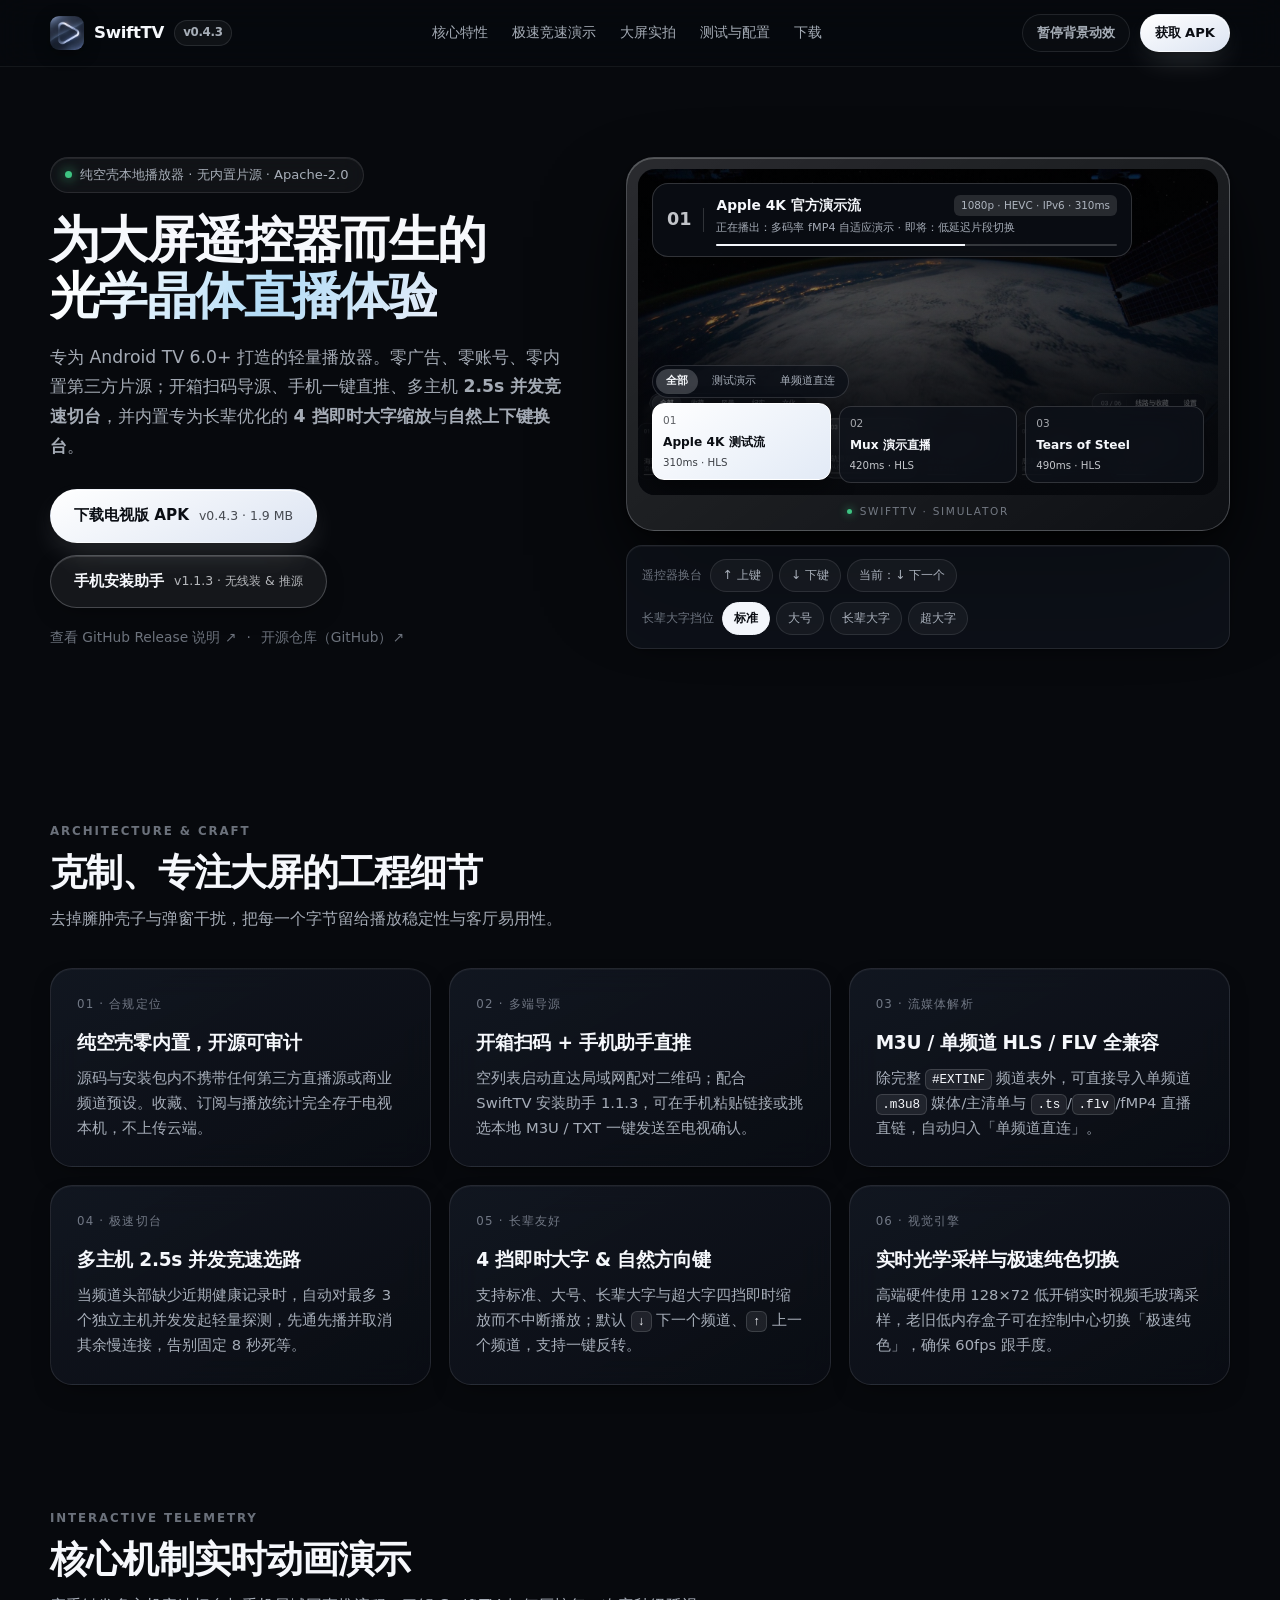
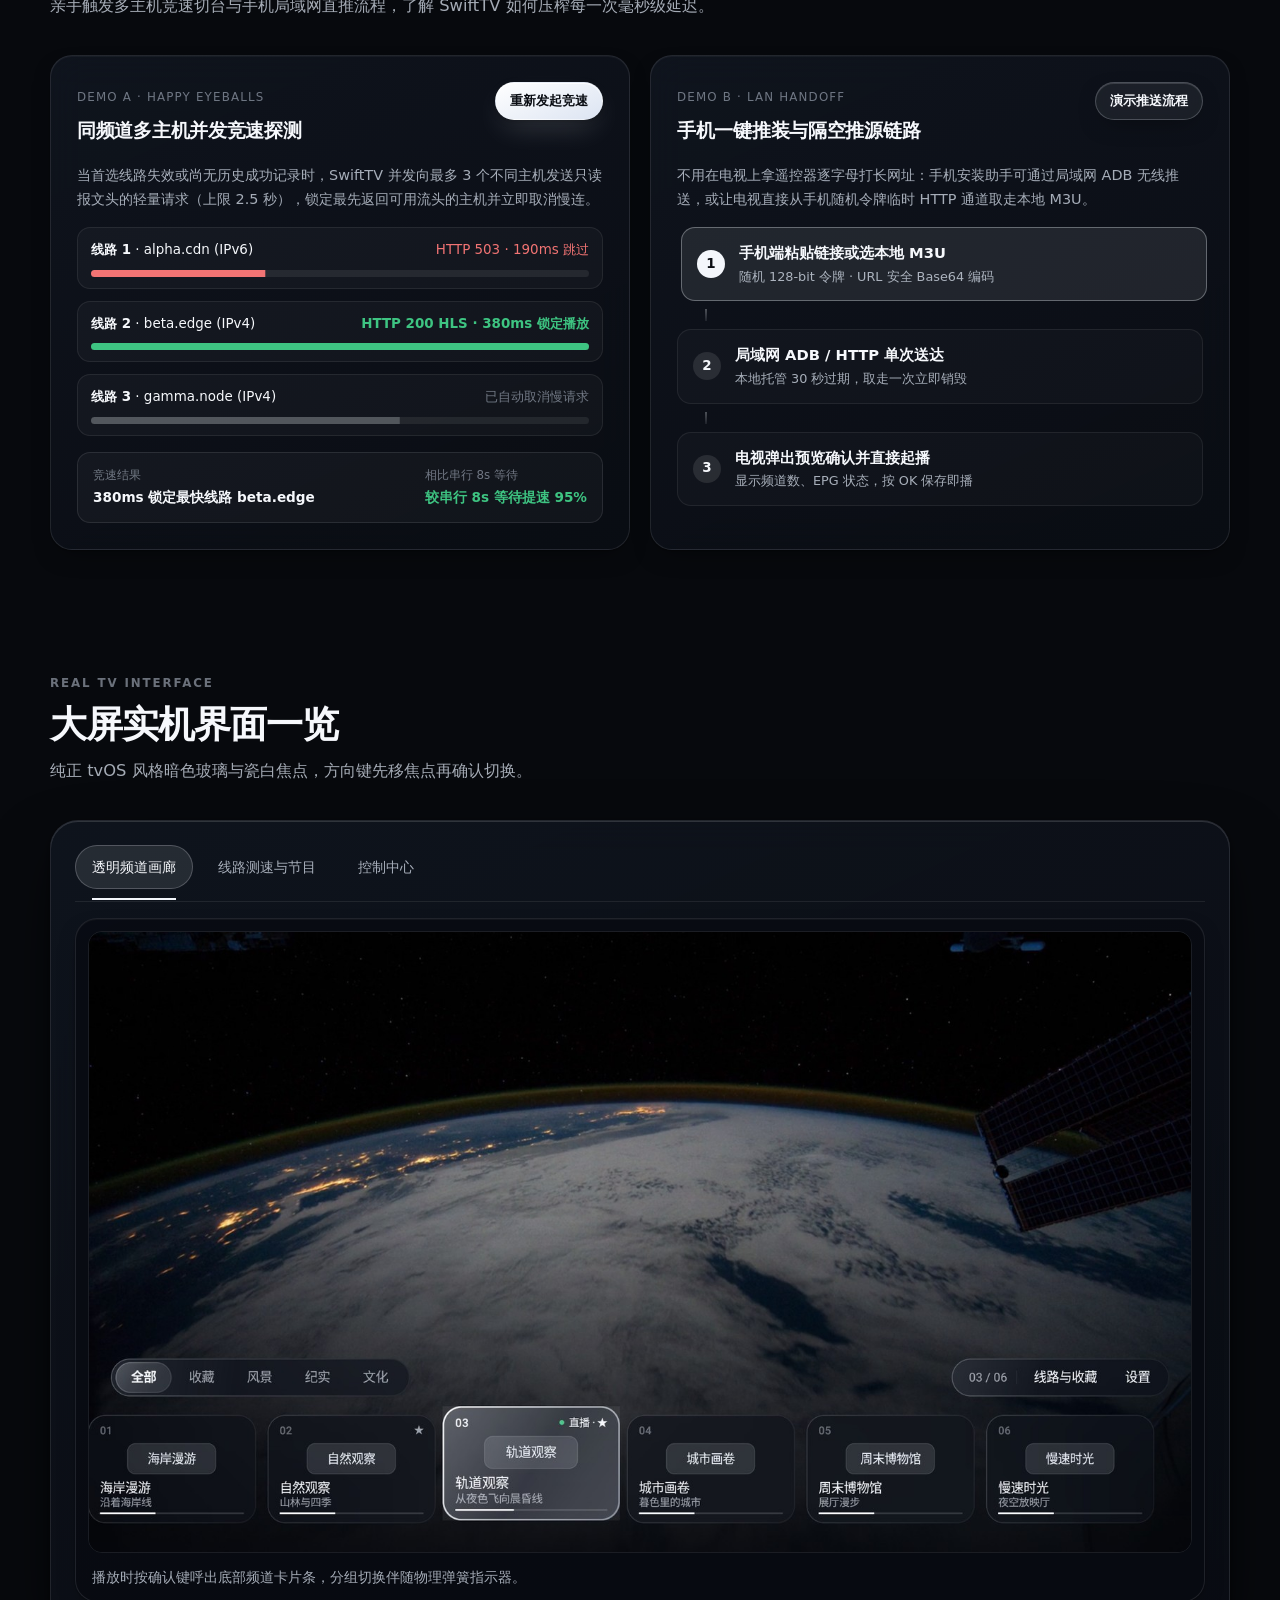
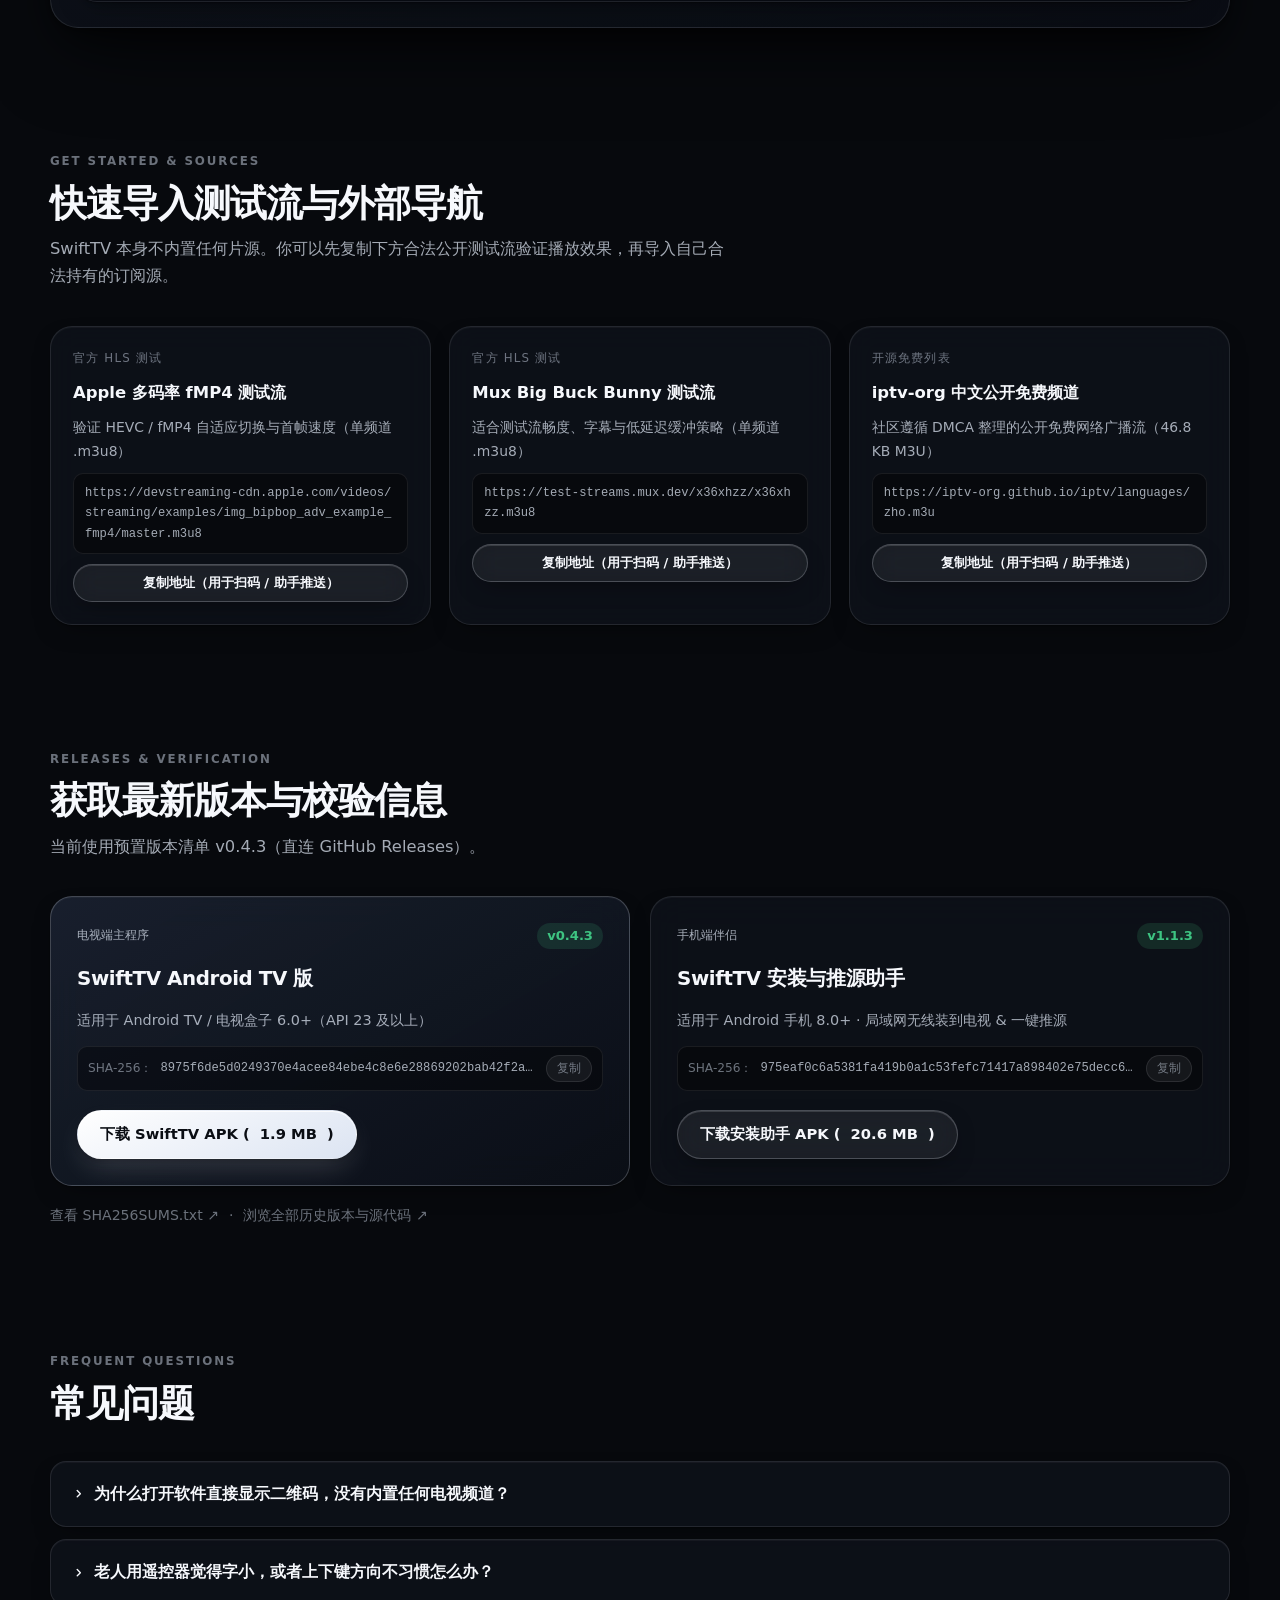
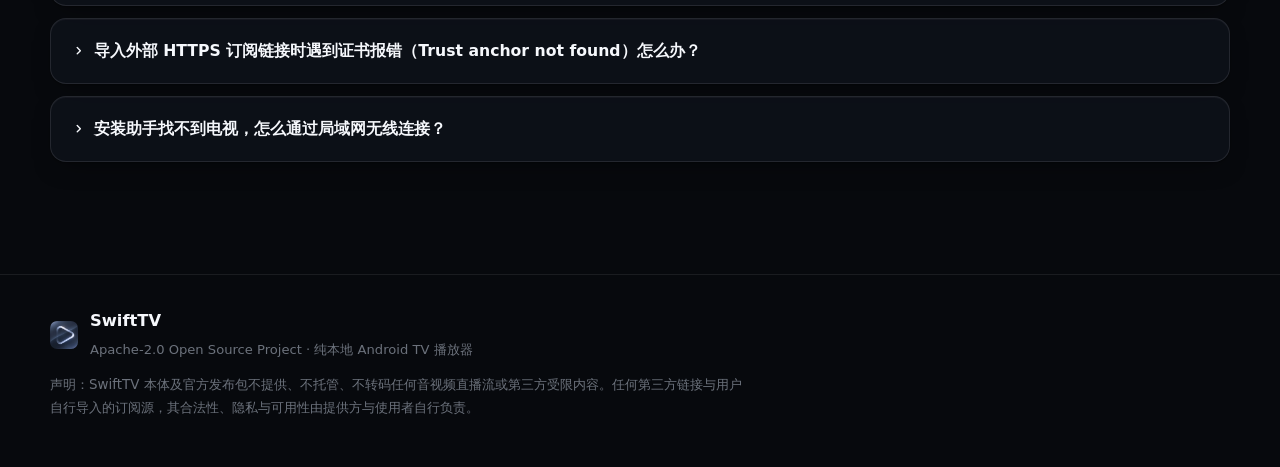
==== commit 0e5e67e2: "Release SwiftTV 0.4.3 & Installer 1.1.3: support TXT/JSON/APTV/GBK playlists and UDP/RTP/RTSP/RTMP p" ====
--- a/website/index.html
+++ b/website/index.html
@@ -27,7 +27,7 @@
       <a class="brand" href="#top" aria-label="SwiftTV 首页">
         <img class="brand-logo" src="assets/img/logo.png" width="34" height="34" alt="SwiftTV 标志">
         <span class="brand-name">SwiftTV</span>
-        <span class="brand-tag" id="navVersionTag">v0.4.2</span>
+        <span class="brand-tag" id="navVersionTag">v0.4.3</span>
       </a>
 
       <nav class="nav-links" aria-label="主导航">
@@ -64,18 +64,18 @@
         </p>
 
         <div class="hero-cta" data-stagger="3">
-          <a class="btn-porcelain btn-lg sheen-btn magnetic" id="heroTvDownload" href="https://github.com/morangse/SwiftTV/releases/download/v0.4.2/SwiftTV-0.4.2.apk">
+          <a class="btn-porcelain btn-lg sheen-btn magnetic" id="heroTvDownload" href="https://github.com/morangse/SwiftTV/releases/download/v0.4.3/SwiftTV-0.4.3.apk">
             <span>下载电视版 APK</span>
-            <span class="btn-meta" id="heroTvMeta">v0.4.2 · 1.5 MB</span>
+            <span class="btn-meta" id="heroTvMeta">v0.4.3 · 1.9 MB</span>
           </a>
-          <a class="btn-crystal btn-lg magnetic" id="heroInstallerDownload" href="https://github.com/morangse/SwiftTV/releases/download/v0.4.2/SwiftTV-Installer-1.1.2.apk">
+          <a class="btn-crystal btn-lg magnetic" id="heroInstallerDownload" href="https://github.com/morangse/SwiftTV/releases/download/v0.4.3/SwiftTV-Installer-1.1.3.apk">
             <span>手机安装助手</span>
-            <span class="btn-meta" id="heroInstallerMeta">v1.1.2 · 无线装 &amp; 推源</span>
+            <span class="btn-meta" id="heroInstallerMeta">v1.1.3 · 无线装 &amp; 推源</span>
           </a>
         </div>
 
         <div class="hero-meta-links" data-stagger="4">
-          <a id="heroReleaseLink" href="https://github.com/morangse/SwiftTV/releases/tag/v0.4.2" target="_blank" rel="noopener noreferrer">查看 GitHub Release 说明 ↗</a>
+          <a id="heroReleaseLink" href="https://github.com/morangse/SwiftTV/releases/tag/v0.4.3" target="_blank" rel="noopener noreferrer">查看 GitHub Release 说明 ↗</a>
           <span aria-hidden="true">·</span>
           <a href="https://github.com/morangse/SwiftTV" target="_blank" rel="noopener noreferrer">开源仓库（GitHub）↗</a>
         </div>
@@ -188,7 +188,7 @@
           <div class="spotlight-layer" aria-hidden="true"></div>
           <div class="card-index">02 · 多端导源</div>
           <h3>开箱扫码 + 手机助手直推</h3>
-          <p>空列表启动直达局域网配对二维码；配合 SwiftTV 安装助手 1.1.2，可在手机粘贴链接或挑选本地 M3U 一键发送至电视确认。</p>
+          <p>空列表启动直达局域网配对二维码；配合 SwiftTV 安装助手 1.1.3，可在手机粘贴链接或挑选本地 M3U / TXT 一键发送至电视确认。</p>
         </article>
 
         <article class="bento-card spotlight-surface" data-reveal style="--reveal-delay: 120ms">
@@ -387,17 +387,17 @@
           <div class="spotlight-layer" aria-hidden="true"></div>
           <div class="dl-head">
             <span class="dl-tag" id="dlTvTag">电视端主程序</span>
-            <span class="dl-ver" id="dlTvVersion">v0.4.2</span>
+            <span class="dl-ver" id="dlTvVersion">v0.4.3</span>
           </div>
           <h3>SwiftTV Android TV 版</h3>
           <p class="dl-req">适用于 Android TV / 电视盒子 6.0+（API 23 及以上）</p>
           <div class="dl-checksum">
             <span>SHA-256：</span>
-            <code id="dlTvSha">c69878698a10e6cd3b04ddbb23a7725584ac32a22d5a942c4f4a16f5f702dafb</code>
+            <code id="dlTvSha">8975f6de5d0249370e4acee84ebe4c8e6e28869202bab42f2ad247e081ee4c60</code>
             <button type="button" class="copy-mini" id="copyTvSha">复制</button>
           </div>
           <div class="dl-actions">
-            <a class="btn-porcelain sheen-btn magnetic" id="dlTvBtn" href="https://github.com/morangse/SwiftTV/releases/download/v0.4.2/SwiftTV-0.4.2.apk">下载 SwiftTV APK (<span id="dlTvSize">1.5 MB</span>)</a>
+            <a class="btn-porcelain sheen-btn magnetic" id="dlTvBtn" href="https://github.com/morangse/SwiftTV/releases/download/v0.4.3/SwiftTV-0.4.3.apk">下载 SwiftTV APK (<span id="dlTvSize">1.9 MB</span>)</a>
           </div>
         </div>
 
@@ -405,23 +405,23 @@
           <div class="spotlight-layer" aria-hidden="true"></div>
           <div class="dl-head">
             <span class="dl-tag">手机端伴侣</span>
-            <span class="dl-ver" id="dlInstVersion">v1.1.2</span>
+            <span class="dl-ver" id="dlInstVersion">v1.1.3</span>
           </div>
           <h3>SwiftTV 安装与推源助手</h3>
           <p class="dl-req">适用于 Android 手机 8.0+ · 局域网无线装到电视 &amp; 一键推源</p>
           <div class="dl-checksum">
             <span>SHA-256：</span>
-            <code id="dlInstSha">ae9a2d76f8f3d03d5dc2674c65fa7b4bf607bb44c1acf83923b36a1214e3cb1e</code>
+            <code id="dlInstSha">975eaf0c6a5381fa419b0a1c53fefc71417a898402e75decc6ee3a79ffda7912</code>
             <button type="button" class="copy-mini" id="copyInstSha">复制</button>
           </div>
           <div class="dl-actions">
-            <a class="btn-crystal magnetic" id="dlInstBtn" href="https://github.com/morangse/SwiftTV/releases/download/v0.4.2/SwiftTV-Installer-1.1.2.apk">下载安装助手 APK (<span id="dlInstSize">20.1 MB</span>)</a>
+            <a class="btn-crystal magnetic" id="dlInstBtn" href="https://github.com/morangse/SwiftTV/releases/download/v0.4.3/SwiftTV-Installer-1.1.3.apk">下载安装助手 APK (<span id="dlInstSize">20.6 MB</span>)</a>
           </div>
         </div>
       </div>
 
       <div class="checksum-bar" data-reveal>
-        <a id="dlChecksumsLink" href="https://github.com/morangse/SwiftTV/releases/download/v0.4.2/SHA256SUMS.txt" target="_blank" rel="noopener noreferrer">查看 SHA256SUMS.txt ↗</a>
+        <a id="dlChecksumsLink" href="https://github.com/morangse/SwiftTV/releases/download/v0.4.3/SHA256SUMS.txt" target="_blank" rel="noopener noreferrer">查看 SHA256SUMS.txt ↗</a>
         <span aria-hidden="true">·</span>
         <a id="dlAllReleasesLink" href="https://github.com/morangse/SwiftTV/releases" target="_blank" rel="noopener noreferrer">浏览全部历史版本与源代码 ↗</a>
       </div>
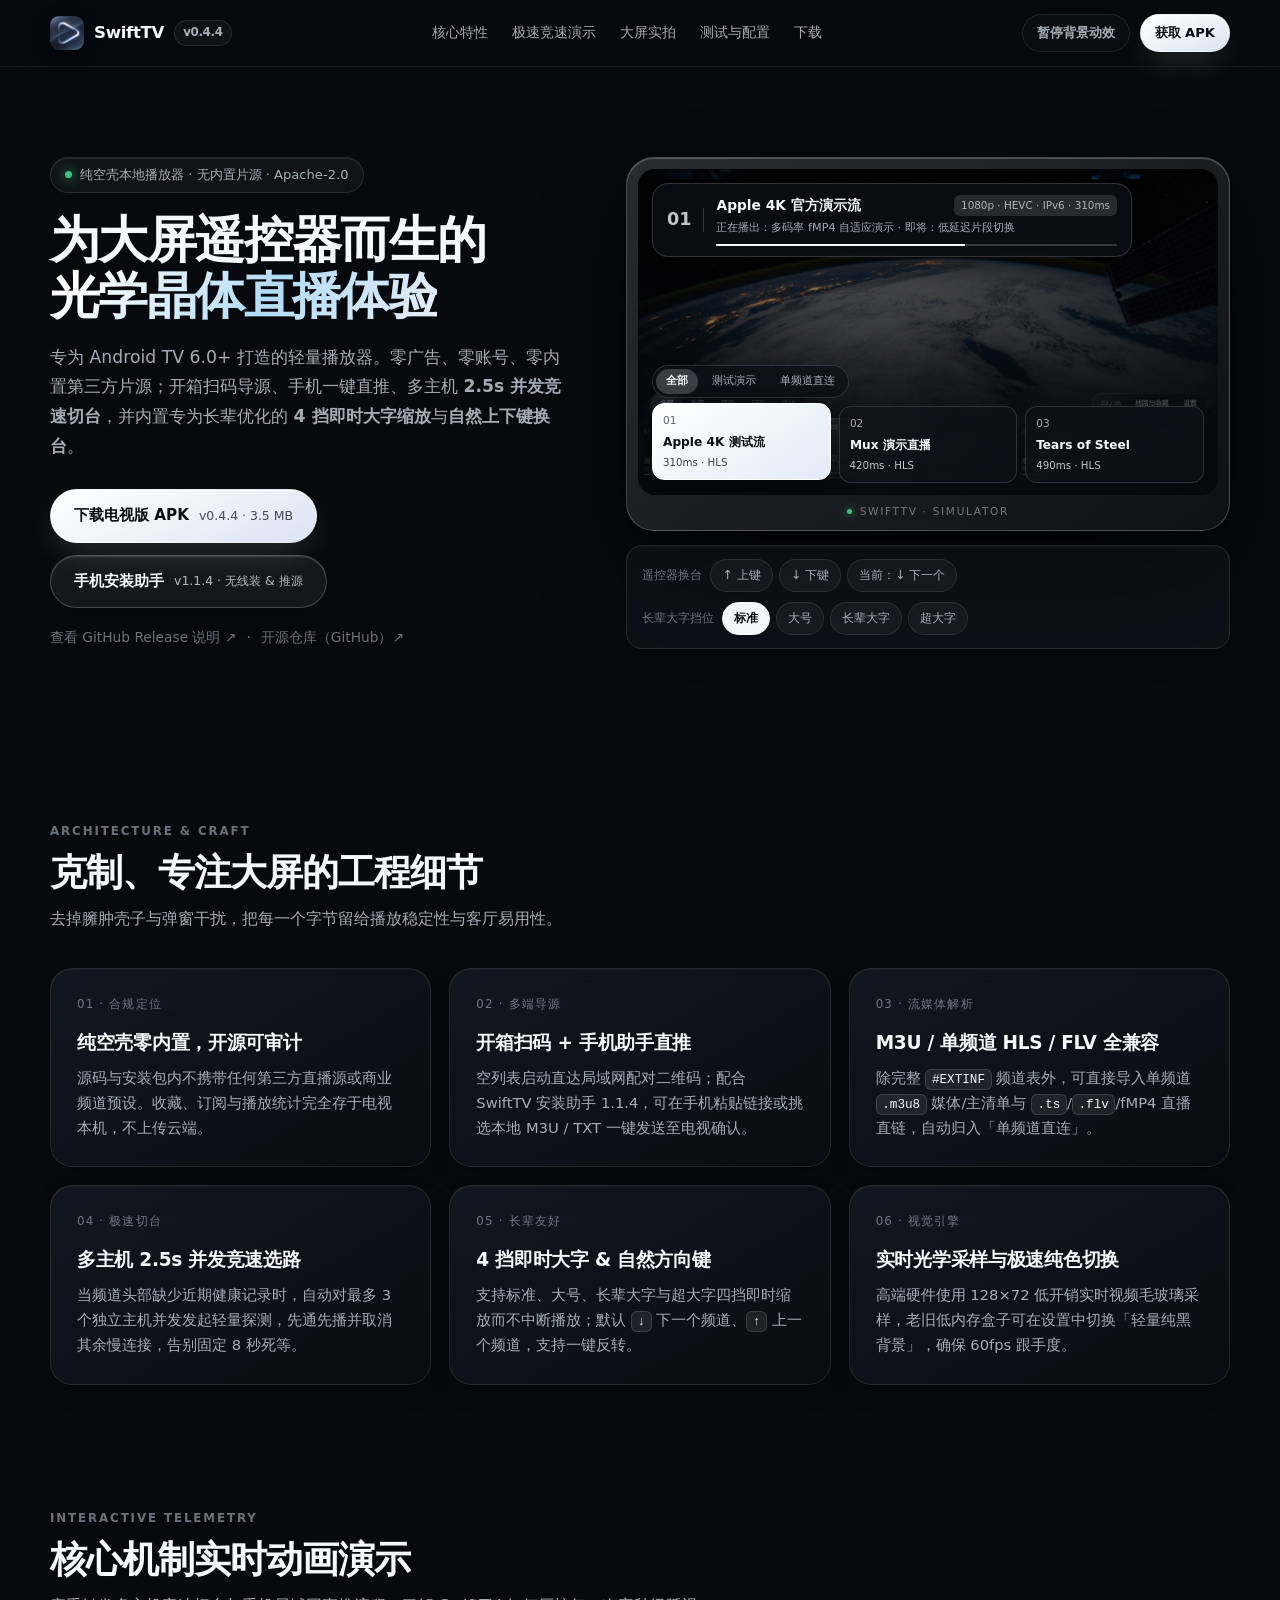
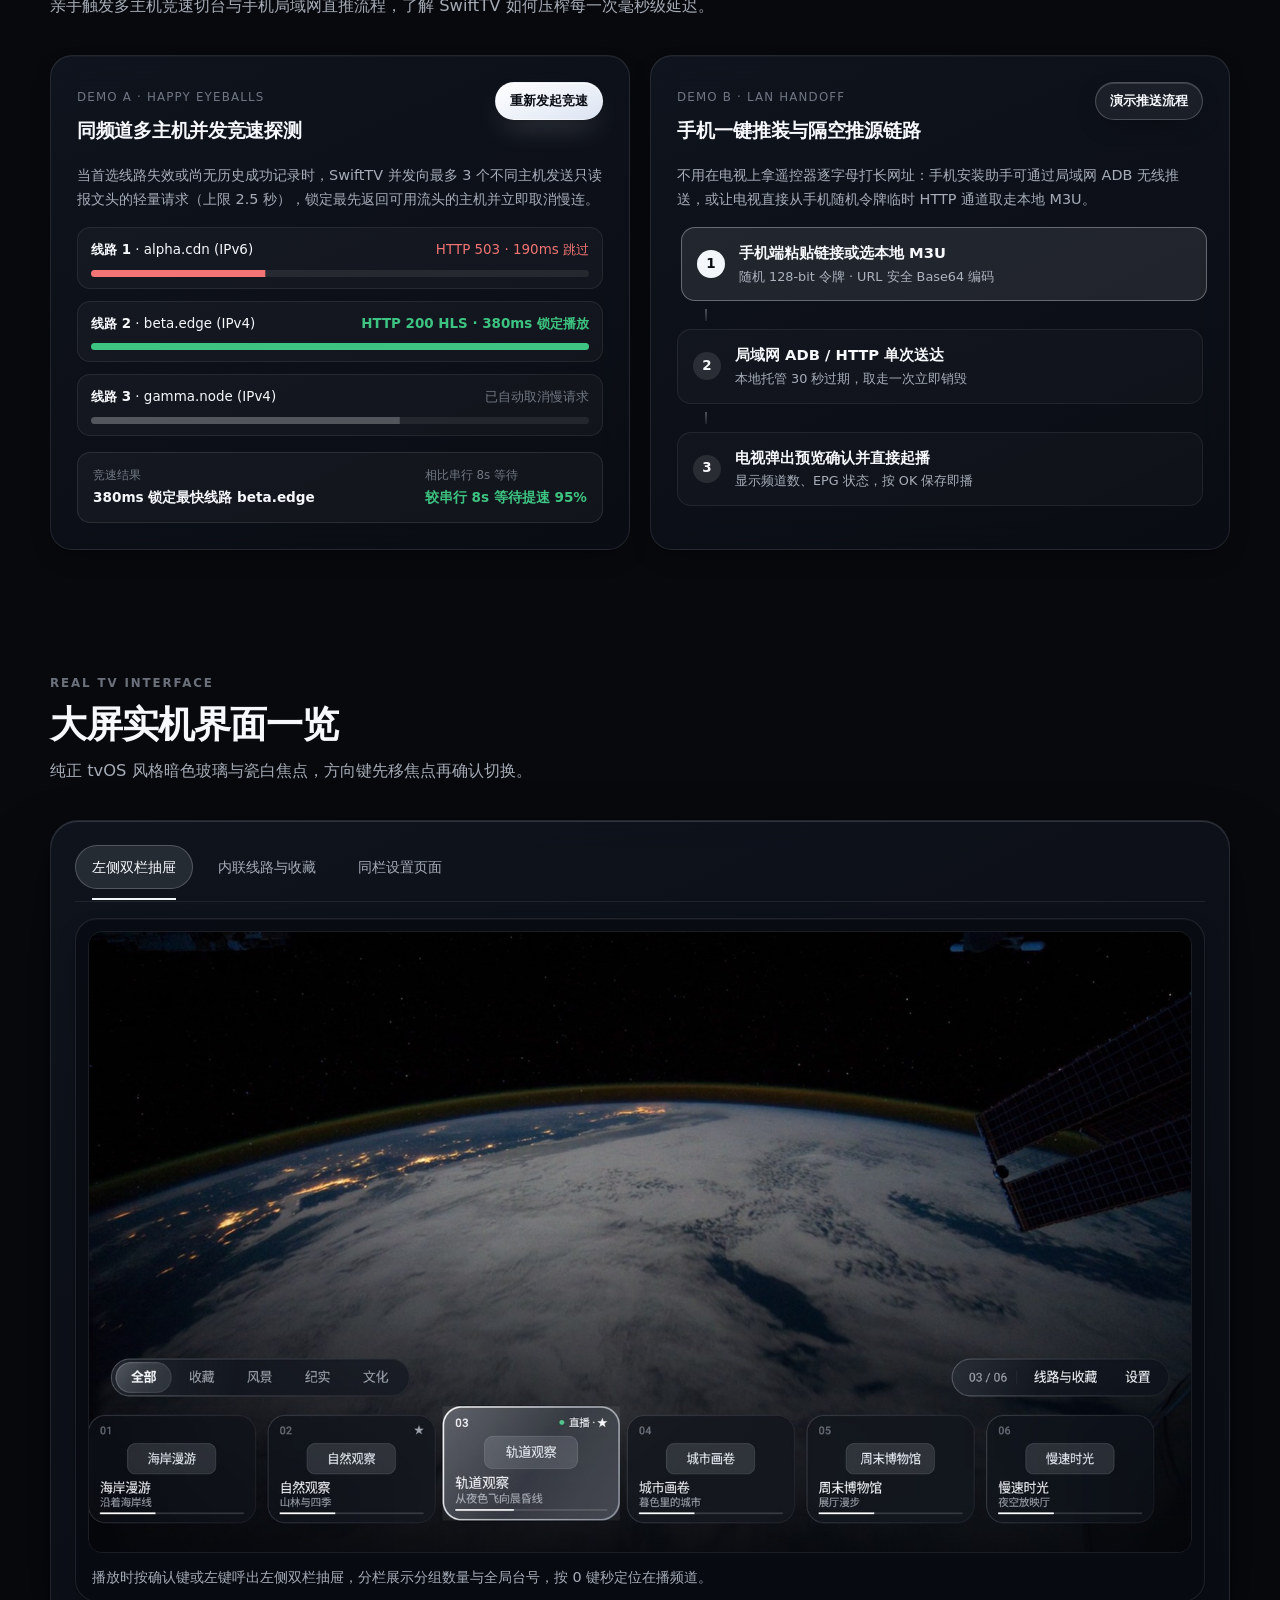
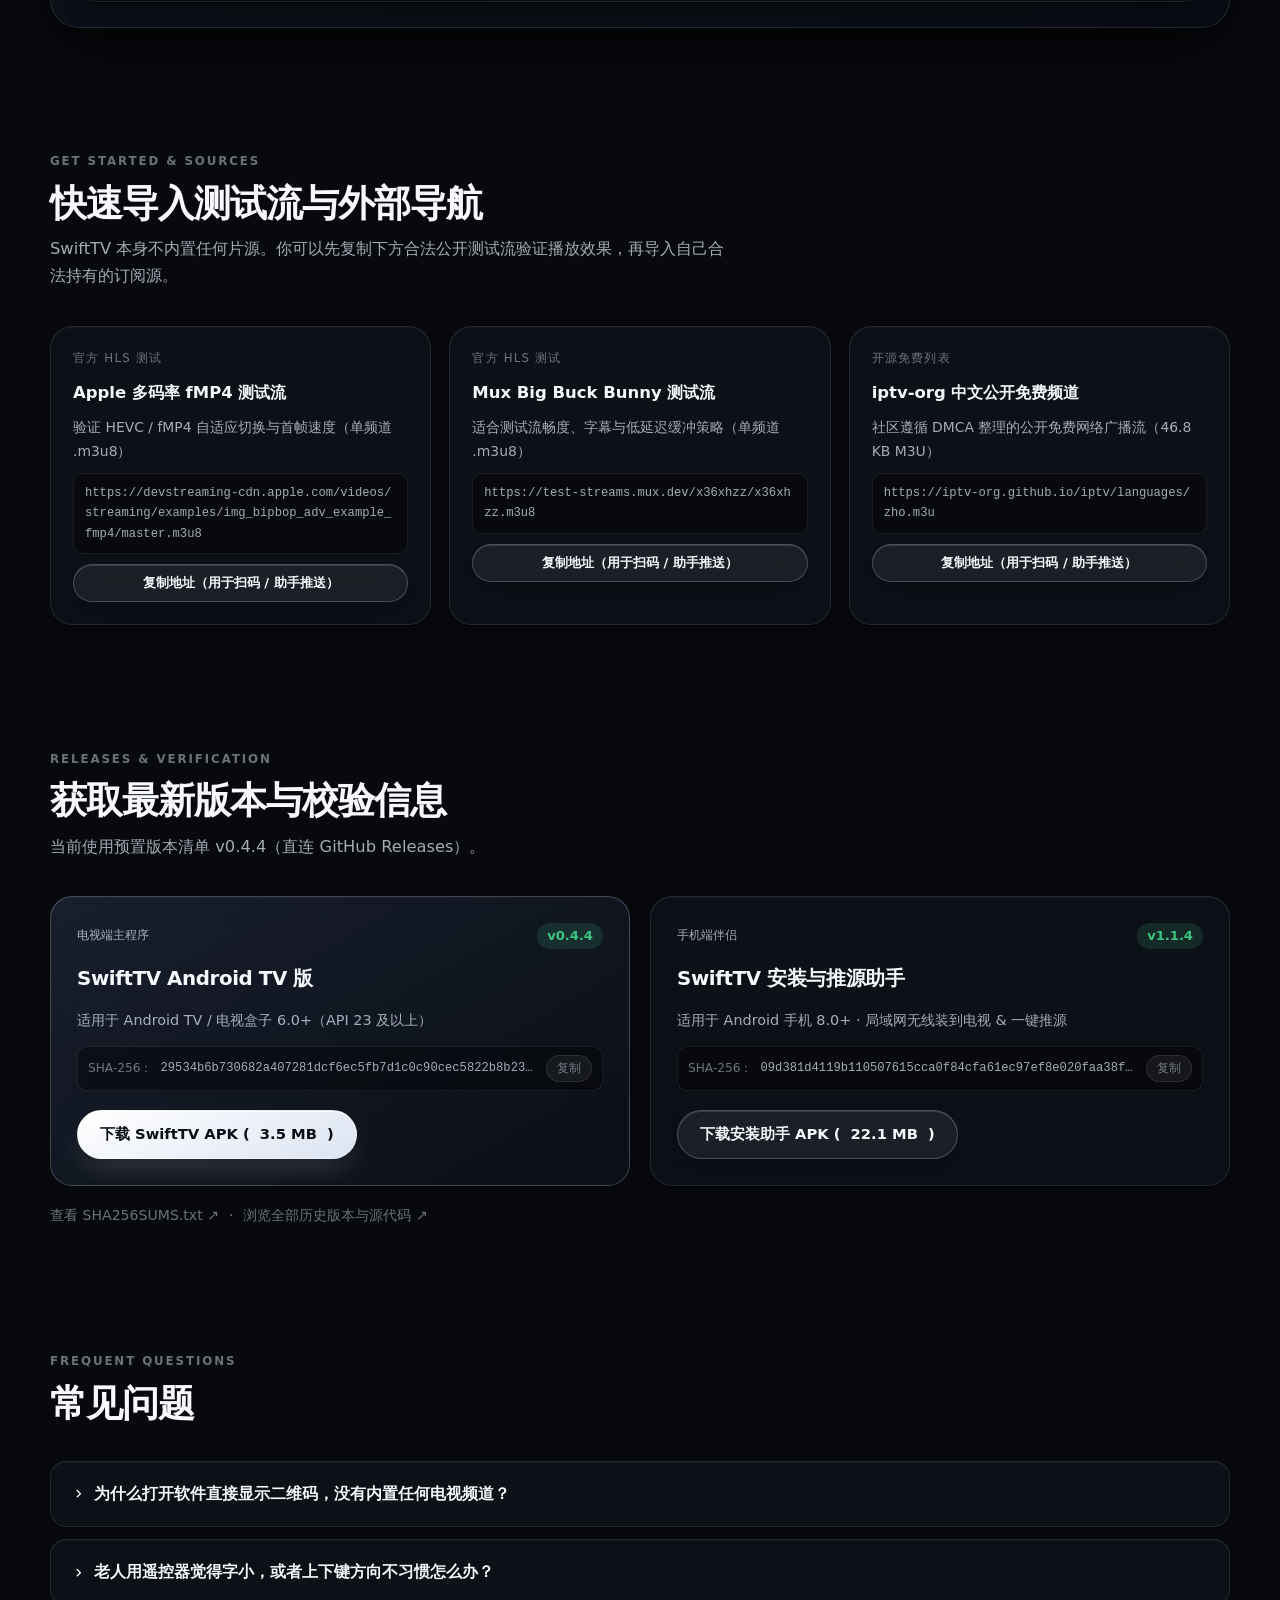
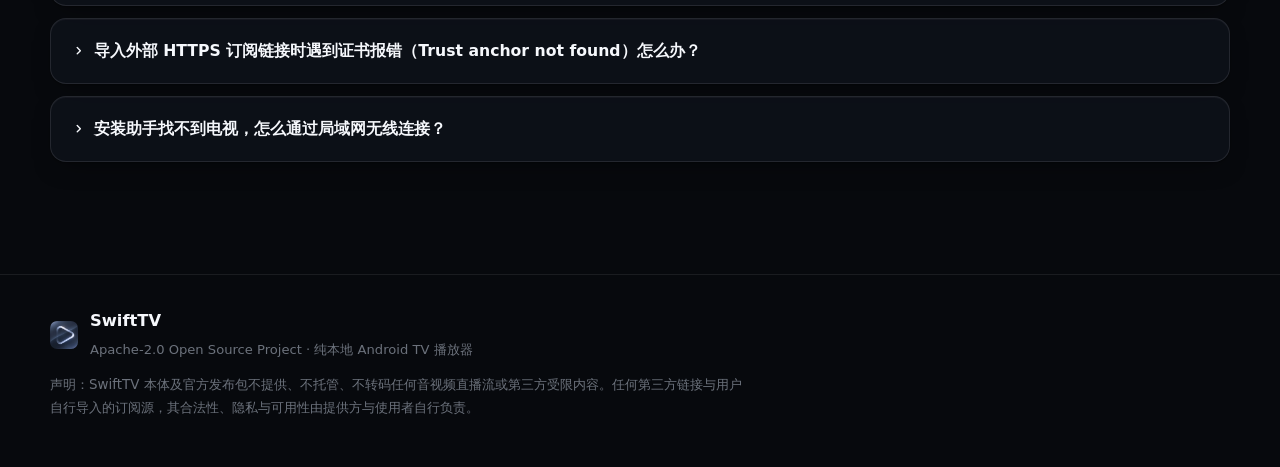
==== commit 1969c4b3: "Release SwiftTV 0.4.4 & Installer 1.1.4: unified left drawer, inline channel inspector, logo & recon" ====
--- a/website/index.html
+++ b/website/index.html
@@ -27,7 +27,7 @@
       <a class="brand" href="#top" aria-label="SwiftTV 首页">
         <img class="brand-logo" src="assets/img/logo.png" width="34" height="34" alt="SwiftTV 标志">
         <span class="brand-name">SwiftTV</span>
-        <span class="brand-tag" id="navVersionTag">v0.4.3</span>
+        <span class="brand-tag" id="navVersionTag">v0.4.4</span>
       </a>
 
       <nav class="nav-links" aria-label="主导航">
@@ -64,18 +64,18 @@
         </p>
 
         <div class="hero-cta" data-stagger="3">
-          <a class="btn-porcelain btn-lg sheen-btn magnetic" id="heroTvDownload" href="https://github.com/morangse/SwiftTV/releases/download/v0.4.3/SwiftTV-0.4.3.apk">
+          <a class="btn-porcelain btn-lg sheen-btn magnetic" id="heroTvDownload" href="https://github.com/morangse/SwiftTV/releases/download/v0.4.4/SwiftTV-0.4.4.apk">
             <span>下载电视版 APK</span>
-            <span class="btn-meta" id="heroTvMeta">v0.4.3 · 1.9 MB</span>
+            <span class="btn-meta" id="heroTvMeta">v0.4.4 · 3.5 MB</span>
           </a>
-          <a class="btn-crystal btn-lg magnetic" id="heroInstallerDownload" href="https://github.com/morangse/SwiftTV/releases/download/v0.4.3/SwiftTV-Installer-1.1.3.apk">
+          <a class="btn-crystal btn-lg magnetic" id="heroInstallerDownload" href="https://github.com/morangse/SwiftTV/releases/download/v0.4.4/SwiftTV-Installer-1.1.4.apk">
             <span>手机安装助手</span>
-            <span class="btn-meta" id="heroInstallerMeta">v1.1.3 · 无线装 &amp; 推源</span>
+            <span class="btn-meta" id="heroInstallerMeta">v1.1.4 · 无线装 &amp; 推源</span>
           </a>
         </div>
 
         <div class="hero-meta-links" data-stagger="4">
-          <a id="heroReleaseLink" href="https://github.com/morangse/SwiftTV/releases/tag/v0.4.3" target="_blank" rel="noopener noreferrer">查看 GitHub Release 说明 ↗</a>
+          <a id="heroReleaseLink" href="https://github.com/morangse/SwiftTV/releases/tag/v0.4.4" target="_blank" rel="noopener noreferrer">查看 GitHub Release 说明 ↗</a>
           <span aria-hidden="true">·</span>
           <a href="https://github.com/morangse/SwiftTV" target="_blank" rel="noopener noreferrer">开源仓库（GitHub）↗</a>
         </div>
@@ -188,7 +188,7 @@
           <div class="spotlight-layer" aria-hidden="true"></div>
           <div class="card-index">02 · 多端导源</div>
           <h3>开箱扫码 + 手机助手直推</h3>
-          <p>空列表启动直达局域网配对二维码；配合 SwiftTV 安装助手 1.1.3，可在手机粘贴链接或挑选本地 M3U / TXT 一键发送至电视确认。</p>
+          <p>空列表启动直达局域网配对二维码；配合 SwiftTV 安装助手 1.1.4，可在手机粘贴链接或挑选本地 M3U / TXT 一键发送至电视确认。</p>
         </article>
 
         <article class="bento-card spotlight-surface" data-reveal style="--reveal-delay: 120ms">
@@ -216,7 +216,7 @@
           <div class="spotlight-layer" aria-hidden="true"></div>
           <div class="card-index">06 · 视觉引擎</div>
           <h3>实时光学采样与极速纯色切换</h3>
-          <p>高端硬件使用 128×72 低开销实时视频毛玻璃采样，老旧低内存盒子可在控制中心切换「极速纯色」，确保 60fps 跟手度。</p>
+          <p>高端硬件使用 128×72 低开销实时视频毛玻璃采样，老旧低内存盒子可在设置中切换「轻量纯黑背景」，确保 60fps 跟手度。</p>
         </article>
       </div>
     </section>
@@ -323,9 +323,9 @@
 
       <div class="showcase-shell" data-reveal>
         <div class="showcase-tabs" role="tablist" aria-label="界面实拍视图切换">
-          <button type="button" class="tab-btn" role="tab" aria-selected="true" id="tab-gallery" data-panel="panel-gallery">透明频道画廊</button>
-          <button type="button" class="tab-btn" role="tab" aria-selected="false" id="tab-details" data-panel="panel-details">线路测速与节目</button>
-          <button type="button" class="tab-btn" role="tab" aria-selected="false" id="tab-control" data-panel="panel-control">控制中心</button>
+          <button type="button" class="tab-btn" role="tab" aria-selected="true" id="tab-gallery" data-panel="panel-gallery">左侧双栏抽屉</button>
+          <button type="button" class="tab-btn" role="tab" aria-selected="false" id="tab-details" data-panel="panel-details">内联线路与收藏</button>
+          <button type="button" class="tab-btn" role="tab" aria-selected="false" id="tab-control" data-panel="panel-control">同栏设置页面</button>
         </div>
 
         <div class="showcase-panels">
@@ -333,27 +333,27 @@
             <figure class="showcase-frame spotlight-surface tilt-stage">
               <div class="spotlight-layer" aria-hidden="true"></div>
               <div class="showcase-media">
-                <img src="assets/img/channel-gallery.jpg" width="1560" height="878" loading="lazy" alt="SwiftTV 底部半透明频道画廊实拍">
-              </div>
-              <figcaption>播放时按确认键呼出底部频道卡片条，分组切换伴随物理弹簧指示器。</figcaption>
+                <img src="assets/img/channel-gallery.jpg" width="1560" height="878" loading="lazy" alt="SwiftTV 左侧半透明双栏频道抽屉实拍">
+              </div>
+              <figcaption>播放时按确认键或左键呼出左侧双栏抽屉，分栏展示分组数量与全局台号，按 0 键秒定位在播频道。</figcaption>
             </figure>
           </div>
           <div class="showcase-panel" role="tabpanel" id="panel-details" aria-labelledby="tab-details" hidden="until-found">
             <figure class="showcase-frame spotlight-surface tilt-stage">
               <div class="spotlight-layer" aria-hidden="true"></div>
               <div class="showcase-media">
-                <img src="assets/img/channel-details.jpg" width="1560" height="878" fetchpriority="low" loading="lazy" alt="SwiftTV 频道线路状态与手动测速界面">
-              </div>
-              <figcaption>查看同一频道下的 IPv6 / IPv4 备用线路健康度，支持一键静音逐条测速与收藏。</figcaption>
+                <img src="assets/img/channel-details.jpg" width="1560" height="878" fetchpriority="low" loading="lazy" alt="SwiftTV 内联频道线路状态与收藏界面">
+              </div>
+              <figcaption>频道行按右键就地在抽屉右栏查看备用线路健康度、断流重连、静音逐条测速与一键收藏。</figcaption>
             </figure>
           </div>
           <div class="showcase-panel" role="tabpanel" id="panel-control" aria-labelledby="tab-control" hidden="until-found">
             <figure class="showcase-frame spotlight-surface tilt-stage">
               <div class="spotlight-layer" aria-hidden="true"></div>
               <div class="showcase-media">
-                <img src="assets/img/control-center.jpg" width="1560" height="878" fetchpriority="low" loading="lazy" alt="SwiftTV 右侧控制中心设置界面">
-              </div>
-              <figcaption>集中管理路由策略、上下键方向、长辈大字挡位、手机扫码入口、EPG 与脱敏诊断。</figcaption>
+                <img src="assets/img/control-center.jpg" width="1560" height="878" fetchpriority="low" loading="lazy" alt="SwiftTV 左侧抽屉同栏设置界面">
+              </div>
+              <figcaption>左侧顶部「设置」同栏集中管理传源导入、长辈大字、路由策略、上下键方向、EPG 与脱敏诊断。</figcaption>
             </figure>
           </div>
         </div>
@@ -387,17 +387,17 @@
           <div class="spotlight-layer" aria-hidden="true"></div>
           <div class="dl-head">
             <span class="dl-tag" id="dlTvTag">电视端主程序</span>
-            <span class="dl-ver" id="dlTvVersion">v0.4.3</span>
+            <span class="dl-ver" id="dlTvVersion">v0.4.4</span>
           </div>
           <h3>SwiftTV Android TV 版</h3>
           <p class="dl-req">适用于 Android TV / 电视盒子 6.0+（API 23 及以上）</p>
           <div class="dl-checksum">
             <span>SHA-256：</span>
-            <code id="dlTvSha">8975f6de5d0249370e4acee84ebe4c8e6e28869202bab42f2ad247e081ee4c60</code>
+            <code id="dlTvSha">29534b6b730682a407281dcf6ec5fb7d1c0c90cec5822b8b23713b01b2d71c29</code>
             <button type="button" class="copy-mini" id="copyTvSha">复制</button>
           </div>
           <div class="dl-actions">
-            <a class="btn-porcelain sheen-btn magnetic" id="dlTvBtn" href="https://github.com/morangse/SwiftTV/releases/download/v0.4.3/SwiftTV-0.4.3.apk">下载 SwiftTV APK (<span id="dlTvSize">1.9 MB</span>)</a>
+            <a class="btn-porcelain sheen-btn magnetic" id="dlTvBtn" href="https://github.com/morangse/SwiftTV/releases/download/v0.4.4/SwiftTV-0.4.4.apk">下载 SwiftTV APK (<span id="dlTvSize">3.5 MB</span>)</a>
           </div>
         </div>
 
@@ -405,23 +405,23 @@
           <div class="spotlight-layer" aria-hidden="true"></div>
           <div class="dl-head">
             <span class="dl-tag">手机端伴侣</span>
-            <span class="dl-ver" id="dlInstVersion">v1.1.3</span>
+            <span class="dl-ver" id="dlInstVersion">v1.1.4</span>
           </div>
           <h3>SwiftTV 安装与推源助手</h3>
           <p class="dl-req">适用于 Android 手机 8.0+ · 局域网无线装到电视 &amp; 一键推源</p>
           <div class="dl-checksum">
             <span>SHA-256：</span>
-            <code id="dlInstSha">975eaf0c6a5381fa419b0a1c53fefc71417a898402e75decc6ee3a79ffda7912</code>
+            <code id="dlInstSha">09d381d4119b110507615cca0f84cfa61ec97ef8e020faa38fbb8ddd27d71a6e</code>
             <button type="button" class="copy-mini" id="copyInstSha">复制</button>
           </div>
           <div class="dl-actions">
-            <a class="btn-crystal magnetic" id="dlInstBtn" href="https://github.com/morangse/SwiftTV/releases/download/v0.4.3/SwiftTV-Installer-1.1.3.apk">下载安装助手 APK (<span id="dlInstSize">20.6 MB</span>)</a>
+            <a class="btn-crystal magnetic" id="dlInstBtn" href="https://github.com/morangse/SwiftTV/releases/download/v0.4.4/SwiftTV-Installer-1.1.4.apk">下载安装助手 APK (<span id="dlInstSize">22.1 MB</span>)</a>
           </div>
         </div>
       </div>
 
       <div class="checksum-bar" data-reveal>
-        <a id="dlChecksumsLink" href="https://github.com/morangse/SwiftTV/releases/download/v0.4.3/SHA256SUMS.txt" target="_blank" rel="noopener noreferrer">查看 SHA256SUMS.txt ↗</a>
+        <a id="dlChecksumsLink" href="https://github.com/morangse/SwiftTV/releases/download/v0.4.4/SHA256SUMS.txt" target="_blank" rel="noopener noreferrer">查看 SHA256SUMS.txt ↗</a>
         <span aria-hidden="true">·</span>
         <a id="dlAllReleasesLink" href="https://github.com/morangse/SwiftTV/releases" target="_blank" rel="noopener noreferrer">浏览全部历史版本与源代码 ↗</a>
       </div>
@@ -445,7 +445,7 @@
         <details>
           <summary>老人用遥控器觉得字小，或者上下键方向不习惯怎么办？</summary>
           <div class="faq-body">
-            按菜单键或画廊右上角进入「控制中心 → 播放与画面体验」，可以直接把「界面字体大小」调成「大号 / 长辈大字 / 超大字」（即时生效不断播），也能在「上下键换台方向」一键切换 <kbd class="inline-kbd">↓</kbd> / <kbd class="inline-kbd">↑</kbd> 顺序。
+            按菜单键或打开左侧抽屉顶部「设置」，可以直接在「显示与长辈大字」选择「大号 / 长辈 / 超大」四挡字号预览（即时生效不断播），也能在「上下键换台方向」一键切换 <kbd class="inline-kbd">↓</kbd> / <kbd class="inline-kbd">↑</kbd> 顺序。
           </div>
         </details>
 
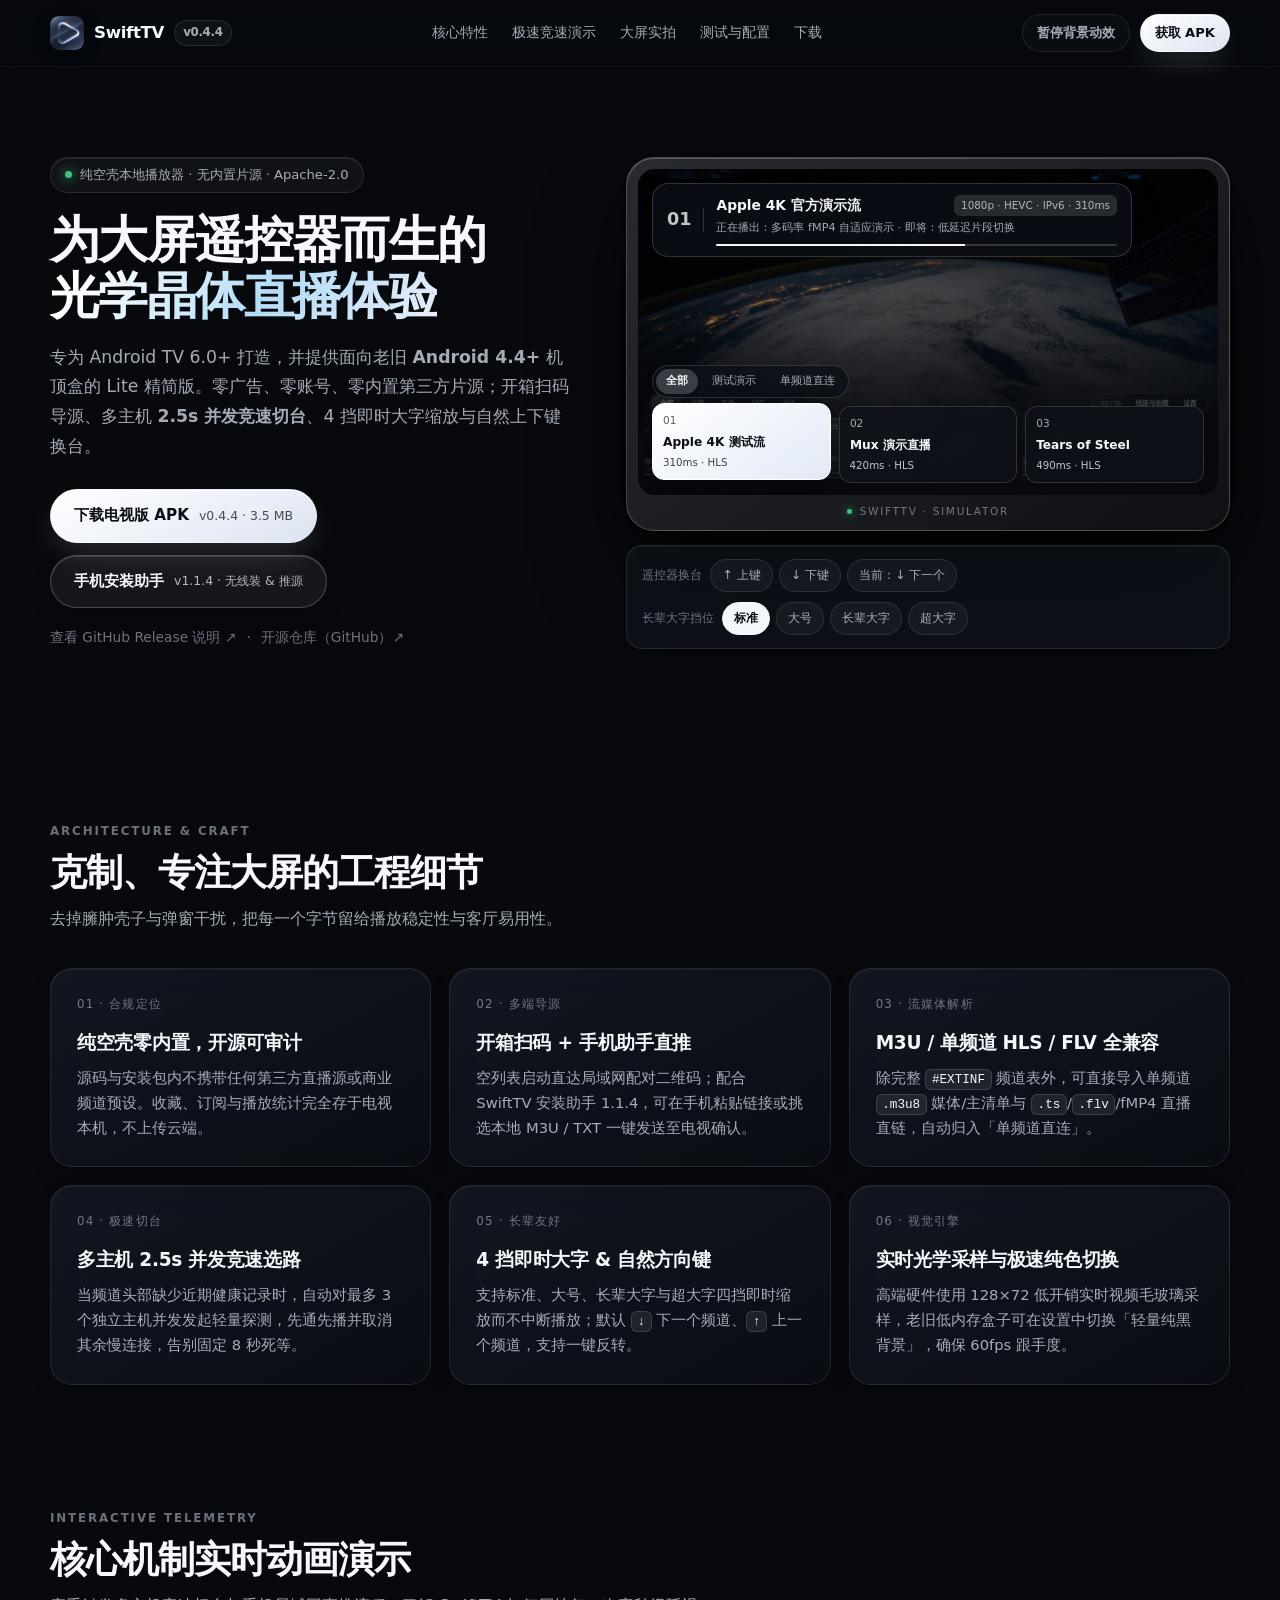
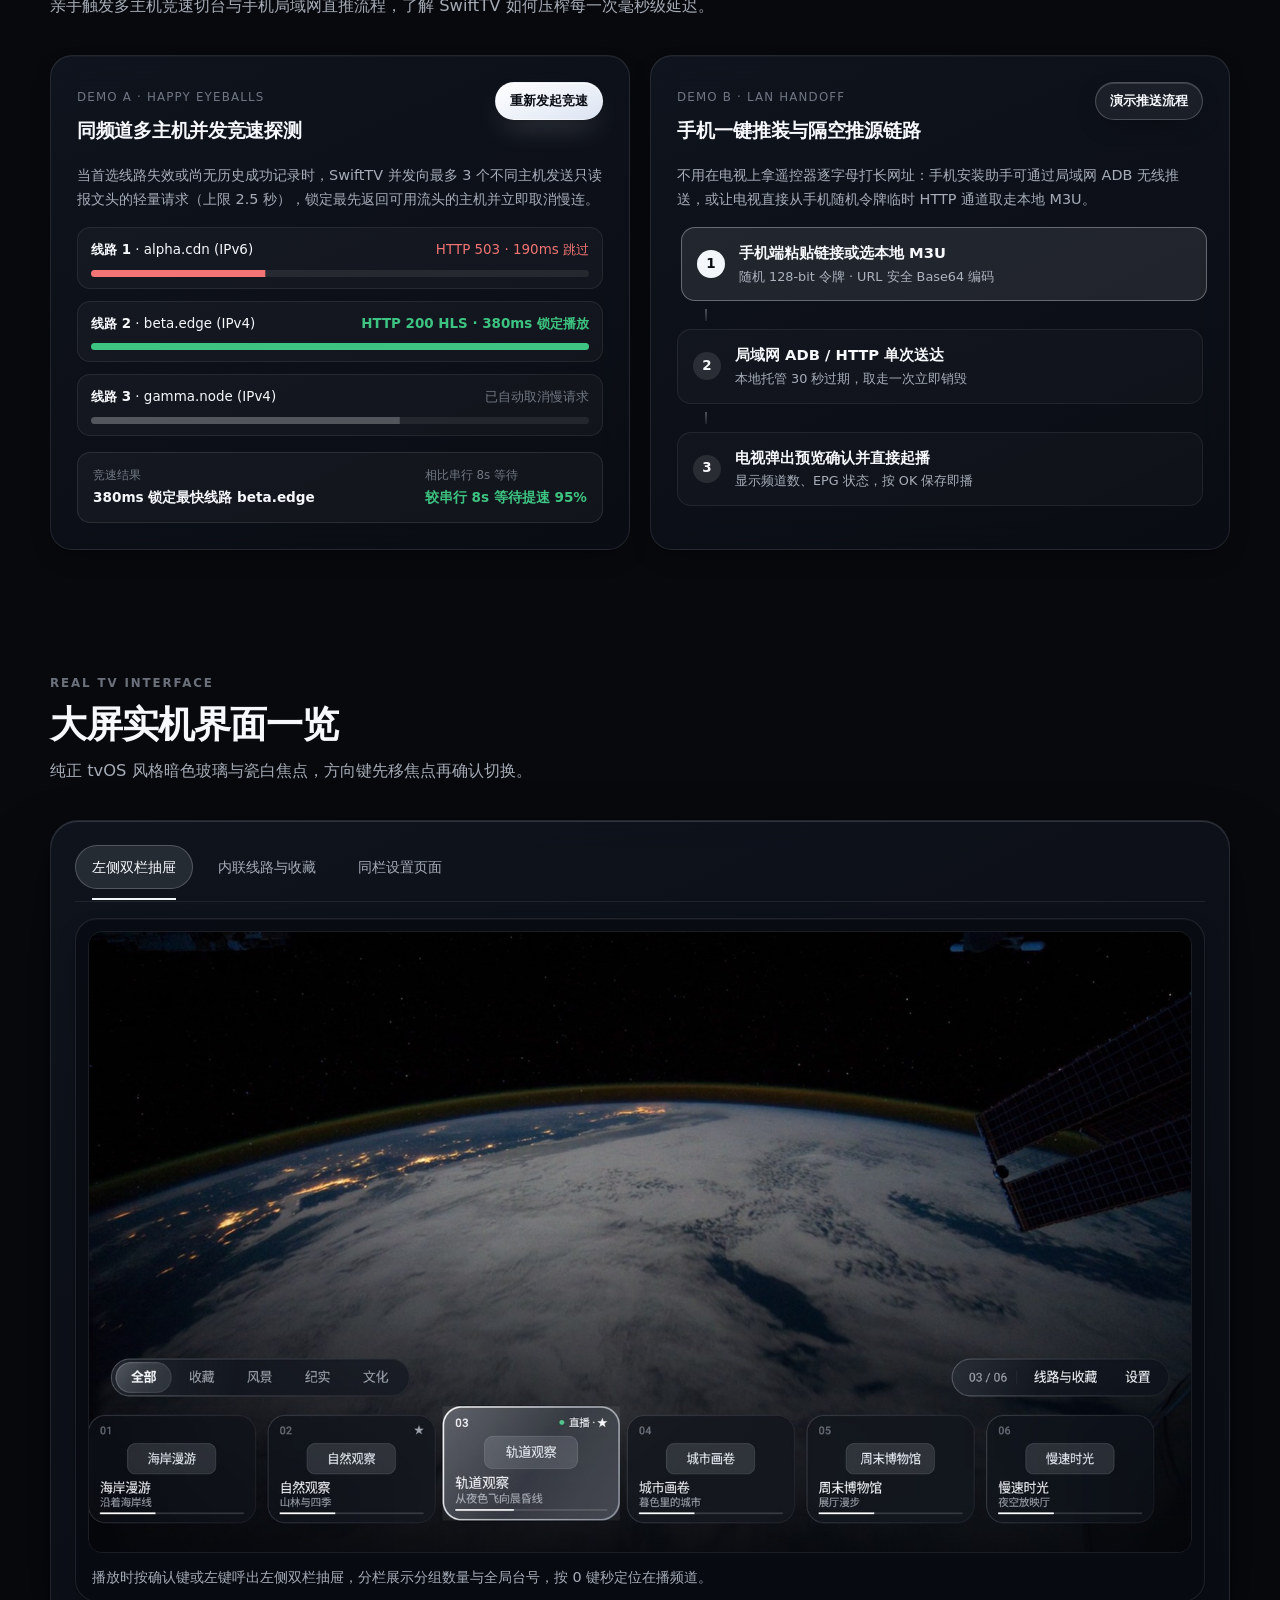
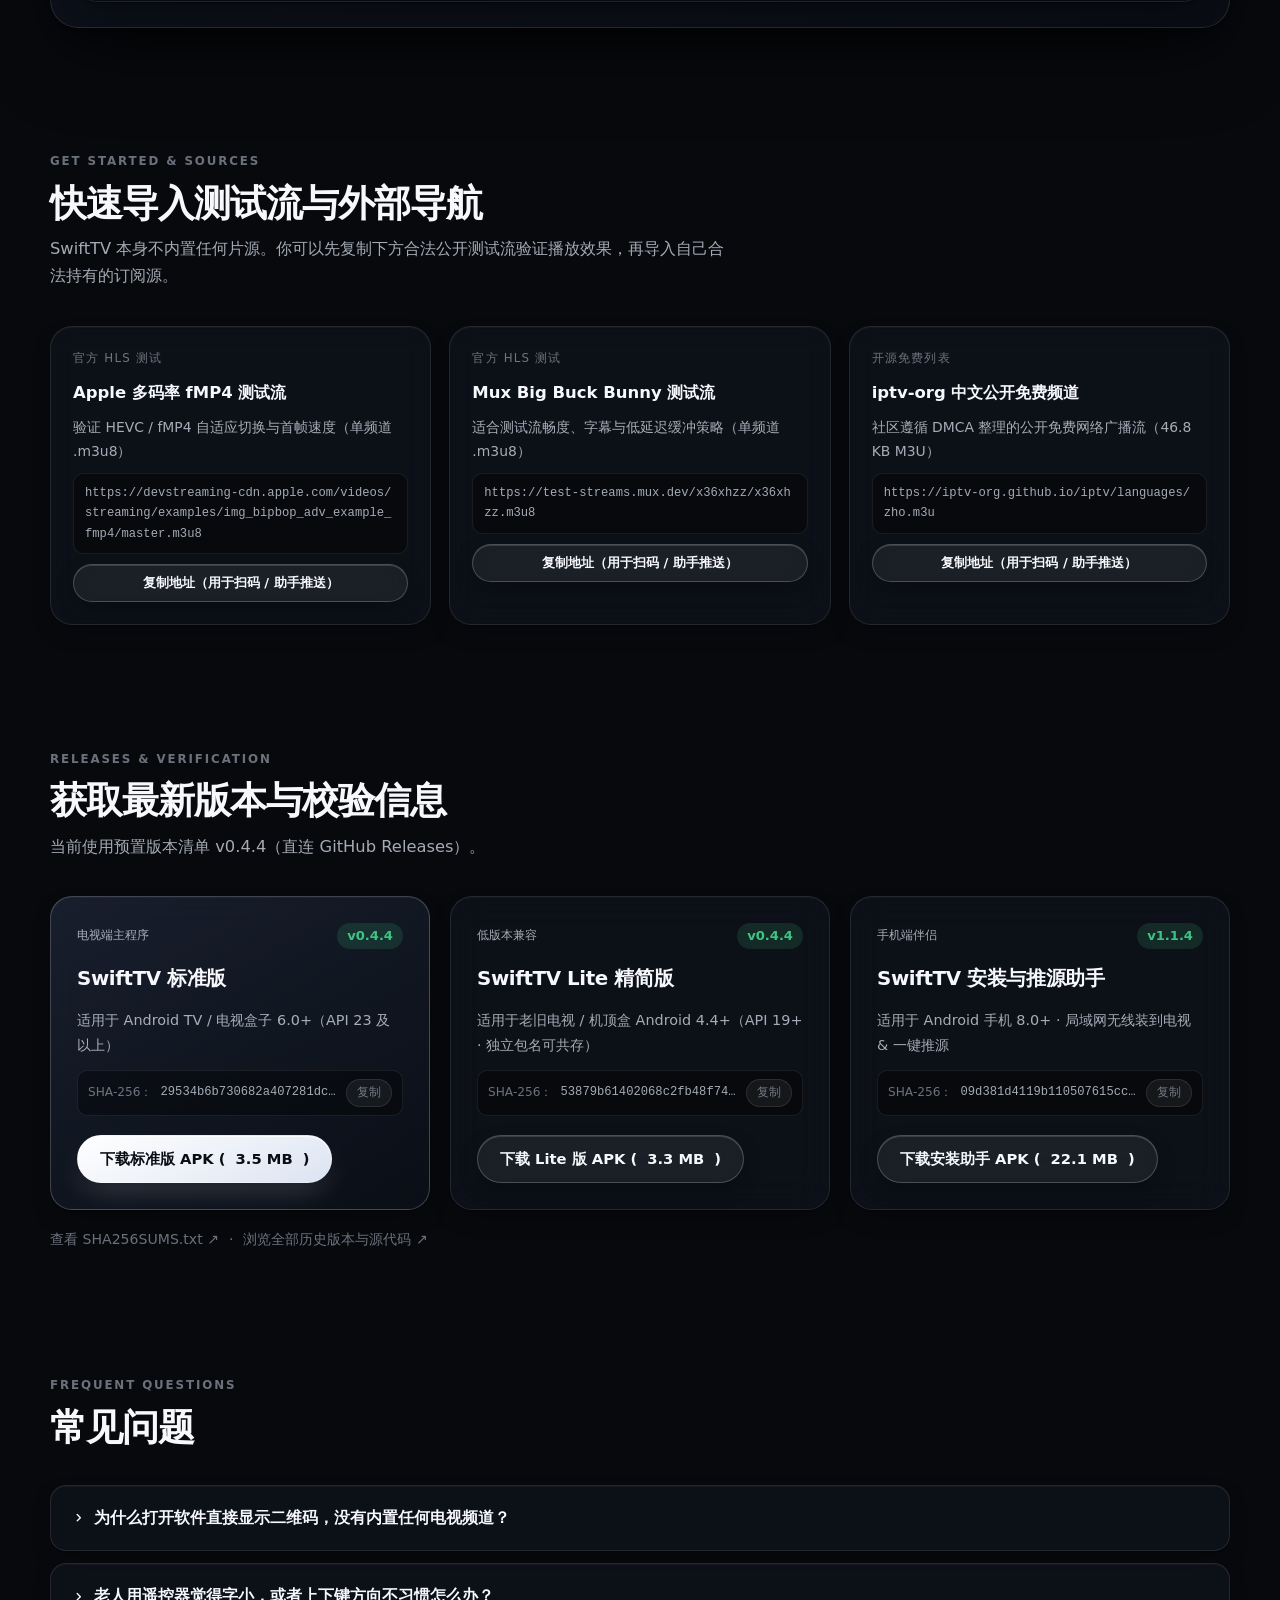
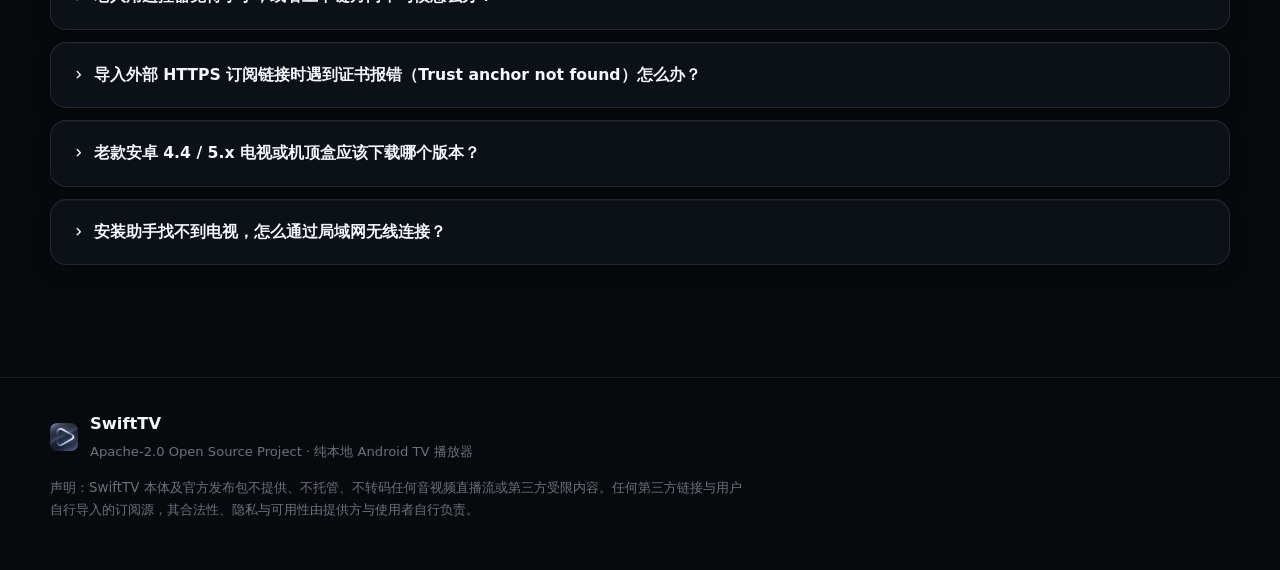
==== commit edcc9d94: "Add SwiftTV Lite 0.4.4 (Android 4.4+ / API 19) dual-flavor build and update website" ====
--- a/website/index.html
+++ b/website/index.html
@@ -60,7 +60,7 @@
         </h1>
 
         <p class="hero-lead" data-stagger="2">
-          专为 Android TV 6.0+ 打造的轻量播放器。零广告、零账号、零内置第三方片源；开箱扫码导源、手机一键直推、多主机 <strong>2.5s 并发竞速切台</strong>，并内置专为长辈优化的 <strong>4 挡即时大字缩放</strong>与<strong>自然上下键换台</strong>。
+          专为 Android TV 6.0+ 打造，并提供面向老旧 <strong>Android 4.4+</strong> 机顶盒的 Lite 精简版。零广告、零账号、零内置第三方片源；开箱扫码导源、多主机 <strong>2.5s 并发竞速切台</strong>、4 挡即时大字缩放与自然上下键换台。
         </p>
 
         <div class="hero-cta" data-stagger="3">
@@ -389,7 +389,7 @@
             <span class="dl-tag" id="dlTvTag">电视端主程序</span>
             <span class="dl-ver" id="dlTvVersion">v0.4.4</span>
           </div>
-          <h3>SwiftTV Android TV 版</h3>
+          <h3>SwiftTV 标准版</h3>
           <p class="dl-req">适用于 Android TV / 电视盒子 6.0+（API 23 及以上）</p>
           <div class="dl-checksum">
             <span>SHA-256：</span>
@@ -397,11 +397,29 @@
             <button type="button" class="copy-mini" id="copyTvSha">复制</button>
           </div>
           <div class="dl-actions">
-            <a class="btn-porcelain sheen-btn magnetic" id="dlTvBtn" href="https://github.com/morangse/SwiftTV/releases/download/v0.4.4/SwiftTV-0.4.4.apk">下载 SwiftTV APK (<span id="dlTvSize">3.5 MB</span>)</a>
-          </div>
-        </div>
-
-        <div class="download-card spotlight-surface" data-reveal style="--reveal-delay: 90ms">
+            <a class="btn-porcelain sheen-btn magnetic" id="dlTvBtn" href="https://github.com/morangse/SwiftTV/releases/download/v0.4.4/SwiftTV-0.4.4.apk">下载标准版 APK (<span id="dlTvSize">3.5 MB</span>)</a>
+          </div>
+        </div>
+
+        <div class="download-card spotlight-surface" data-reveal style="--reveal-delay: 60ms">
+          <div class="spotlight-layer" aria-hidden="true"></div>
+          <div class="dl-head">
+            <span class="dl-tag">低版本兼容</span>
+            <span class="dl-ver" id="dlLiteVersion">v0.4.4</span>
+          </div>
+          <h3>SwiftTV Lite 精简版</h3>
+          <p class="dl-req">适用于老旧电视 / 机顶盒 Android 4.4+（API 19+ · 独立包名可共存）</p>
+          <div class="dl-checksum">
+            <span>SHA-256：</span>
+            <code id="dlLiteSha">53879b61402068c2fb48f749c6afc7a2fe332b4eb41f211162979e201adc7b</code>
+            <button type="button" class="copy-mini" id="copyLiteSha">复制</button>
+          </div>
+          <div class="dl-actions">
+            <a class="btn-crystal magnetic" id="dlLiteBtn" href="https://github.com/morangse/SwiftTV/releases/download/v0.4.4/SwiftTV-Lite-0.4.4.apk">下载 Lite 版 APK (<span id="dlLiteSize">3.3 MB</span>)</a>
+          </div>
+        </div>
+
+        <div class="download-card spotlight-surface" data-reveal style="--reveal-delay: 120ms">
           <div class="spotlight-layer" aria-hidden="true"></div>
           <div class="dl-head">
             <span class="dl-tag">手机端伴侣</span>
@@ -453,6 +471,13 @@
           <summary>导入外部 HTTPS 订阅链接时遇到证书报错（Trust anchor not found）怎么办？</summary>
           <div class="faq-body">
             这常见于年份较久的 Android 6–9 电视固件系统缺少较新的公共根证书（如 Let's Encrypt），或电视系统时间未自动同步。建议先确认电视日期时间准确，或直接在手机端下载该 <code class="inline-code">.m3u</code> 后通过配对页面的「本地 M3U 文件」上传给电视。
+          </div>
+        </details>
+
+        <details>
+          <summary>老款安卓 4.4 / 5.x 电视或机顶盒应该下载哪个版本？</summary>
+          <div class="faq-body">
+            请下载 <strong>SwiftTV Lite 精简版</strong>（最低支持 Android 4.4 / API 19）。Lite 版保留了频道抽屉、行内操作、并发竞速、超时自动重连、长辈大字与扫码导源等全部核心功能，仅舍弃了实时毛玻璃与阴影动效、改用更省内存的纯平面渲染和 <code class="inline-code">SurfaceView</code> 输出，并使用独立包名 <code class="inline-code">app.swifttv.player.lite</code>，可与标准版共存安装。
           </div>
         </details>
 
--- a/website/assets/style.css
+++ b/website/assets/style.css
@@ -1433,8 +1433,12 @@
 /* Downloads */
 .download-grid {
   display: grid;
-  grid-template-columns: repeat(2, minmax(0, 1fr));
+  grid-template-columns: repeat(3, minmax(0, 1fr));
   gap: 20px;
+}
+
+.download-card .dl-actions {
+  margin-top: auto;
 }
 
 .download-card {
@@ -1705,7 +1709,13 @@
   transform: translate(-50%, 0) scale(1);
 }
 
-/* Responsive (< 980px & < 768px Mobile Polish) */
+/* Responsive (< 1080px, < 980px & < 768px Mobile Polish) */
+@media (max-width: 1080px) {
+  .download-grid {
+    grid-template-columns: 1fr;
+  }
+}
+
 @media (max-width: 980px) {
   .hero {
     grid-template-columns: 1fr;
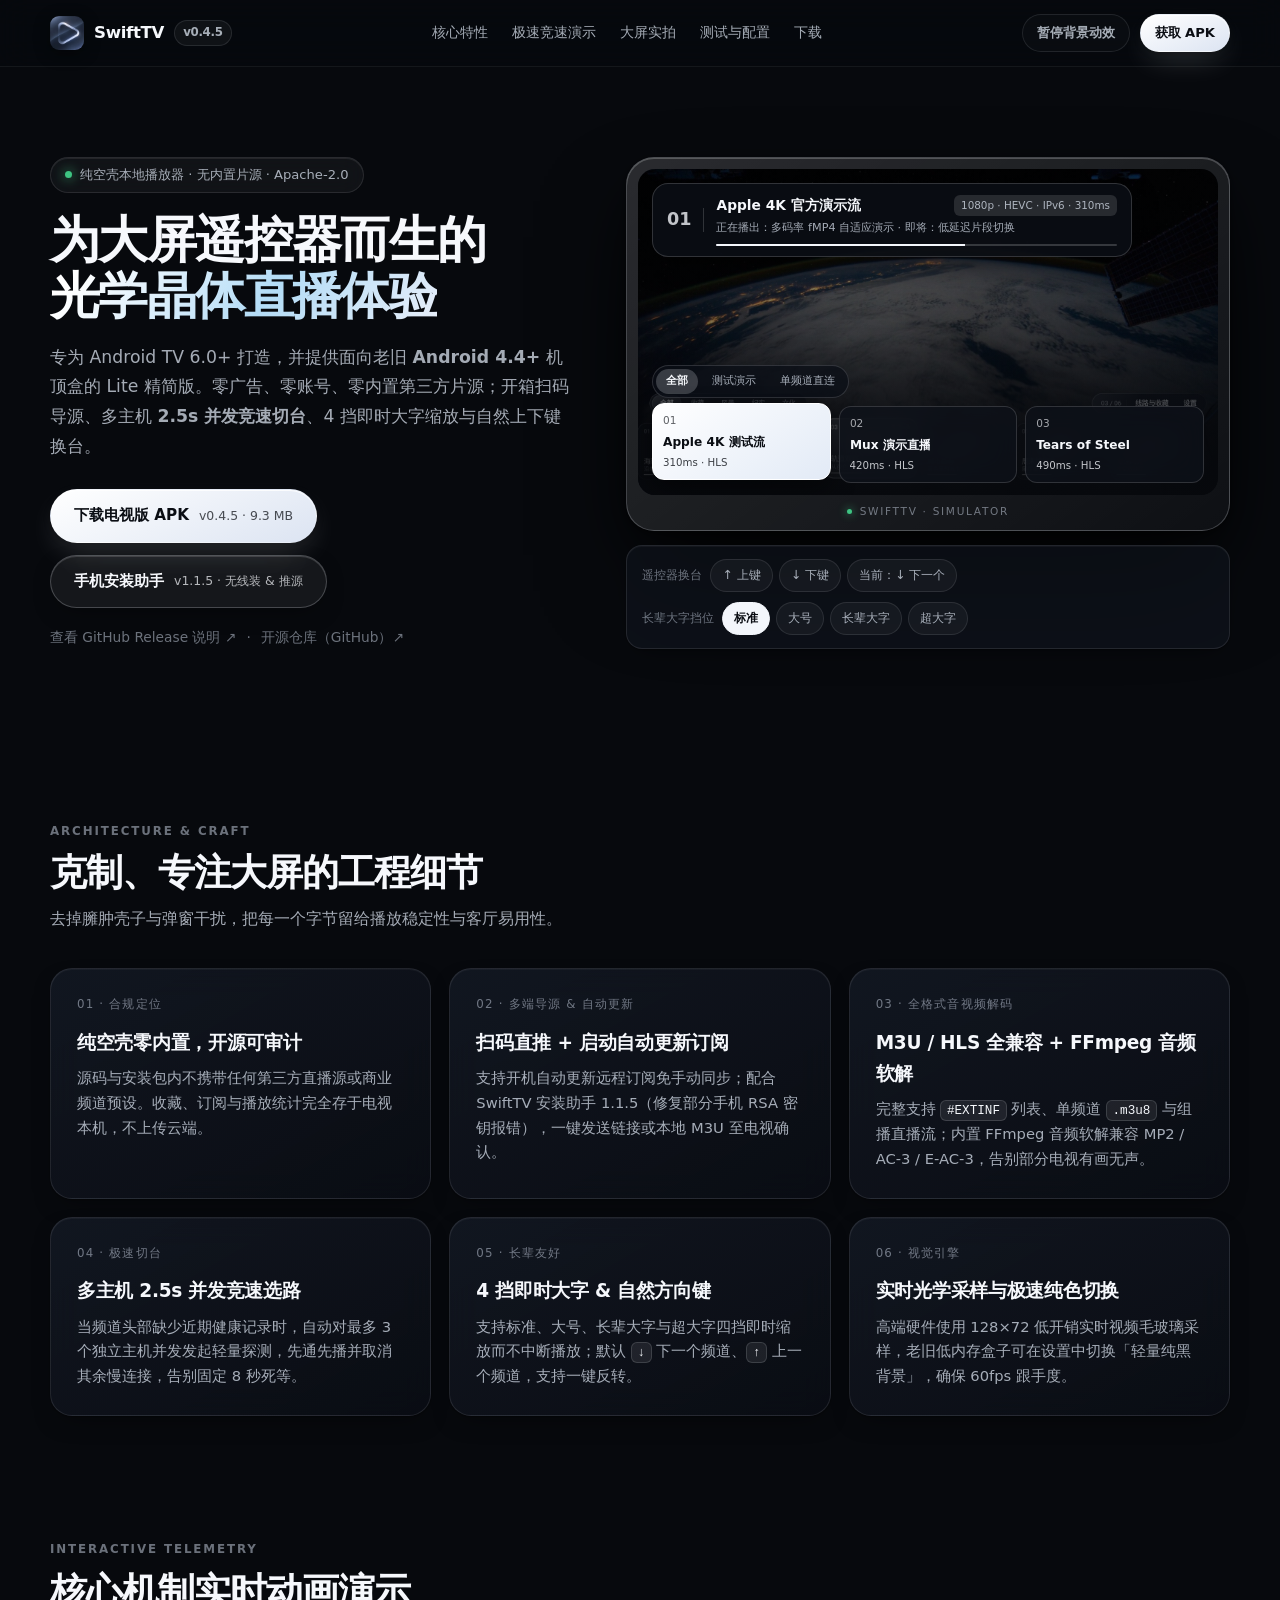
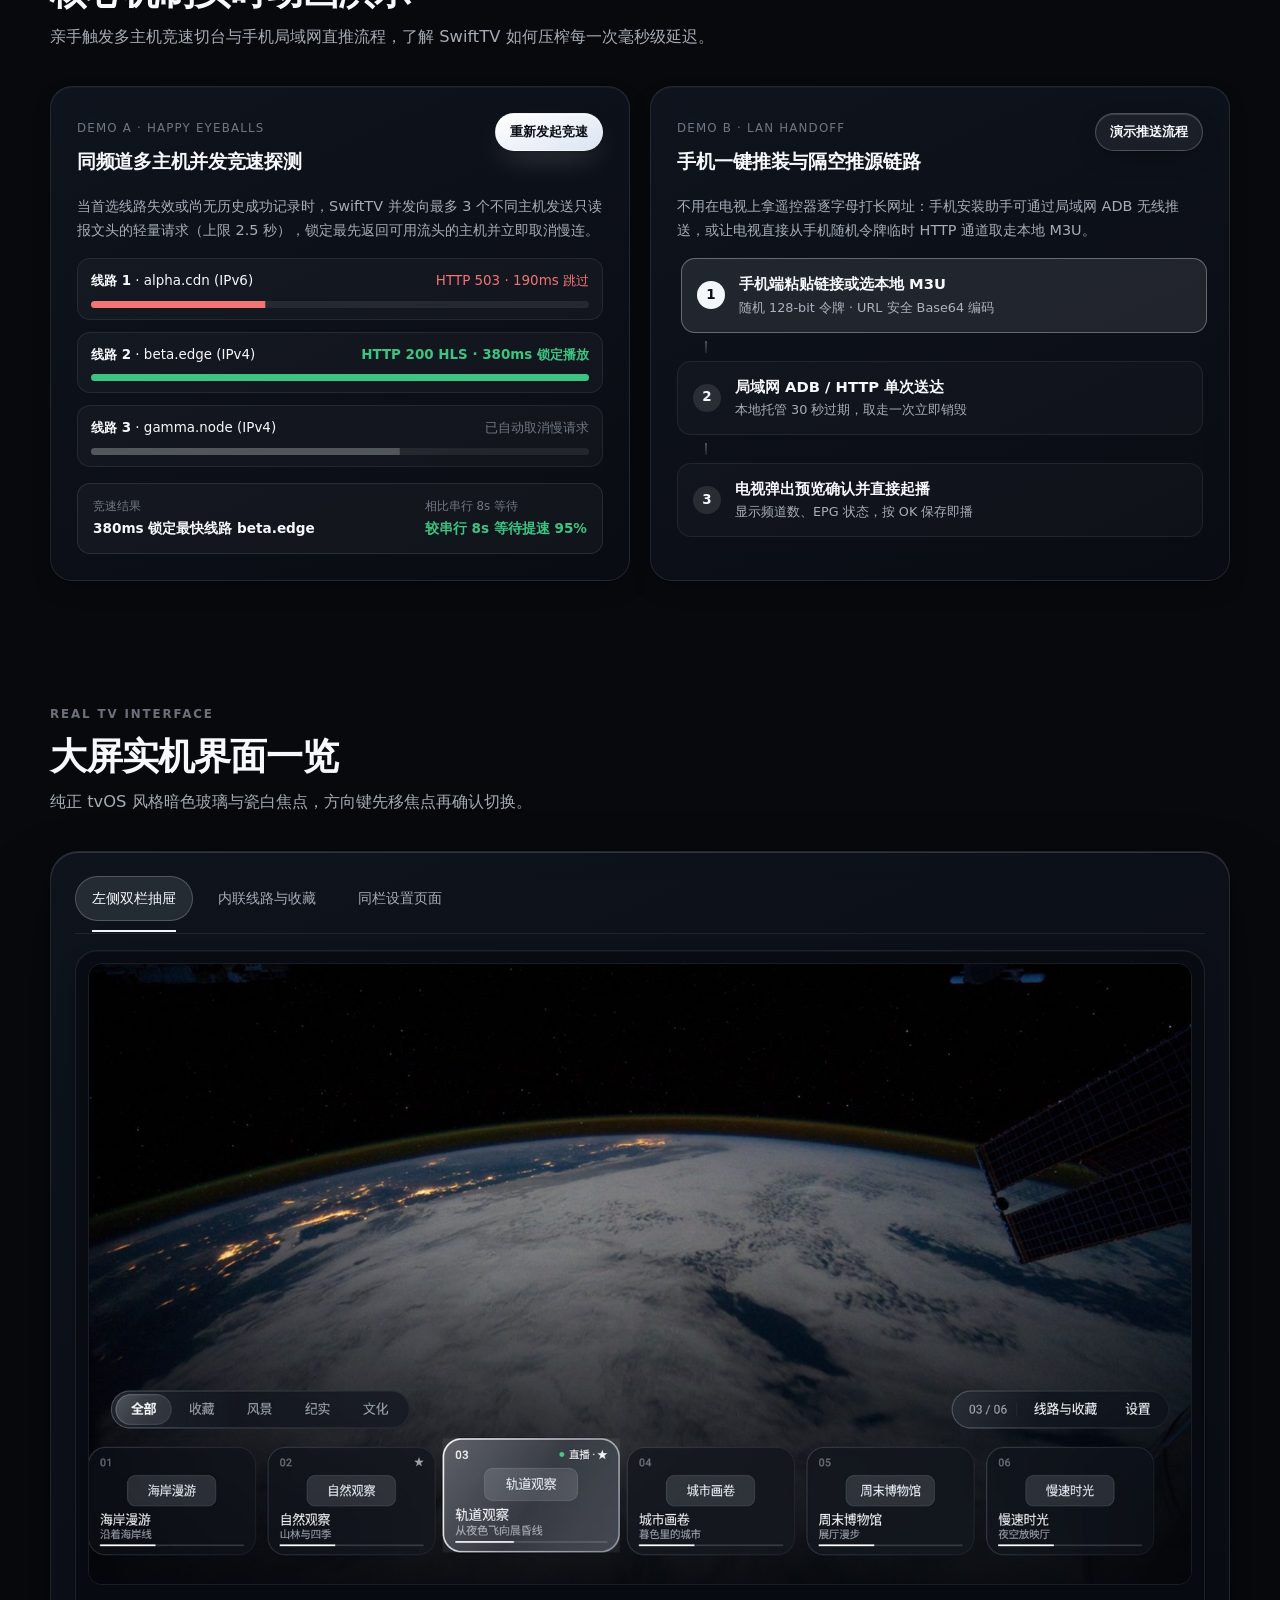
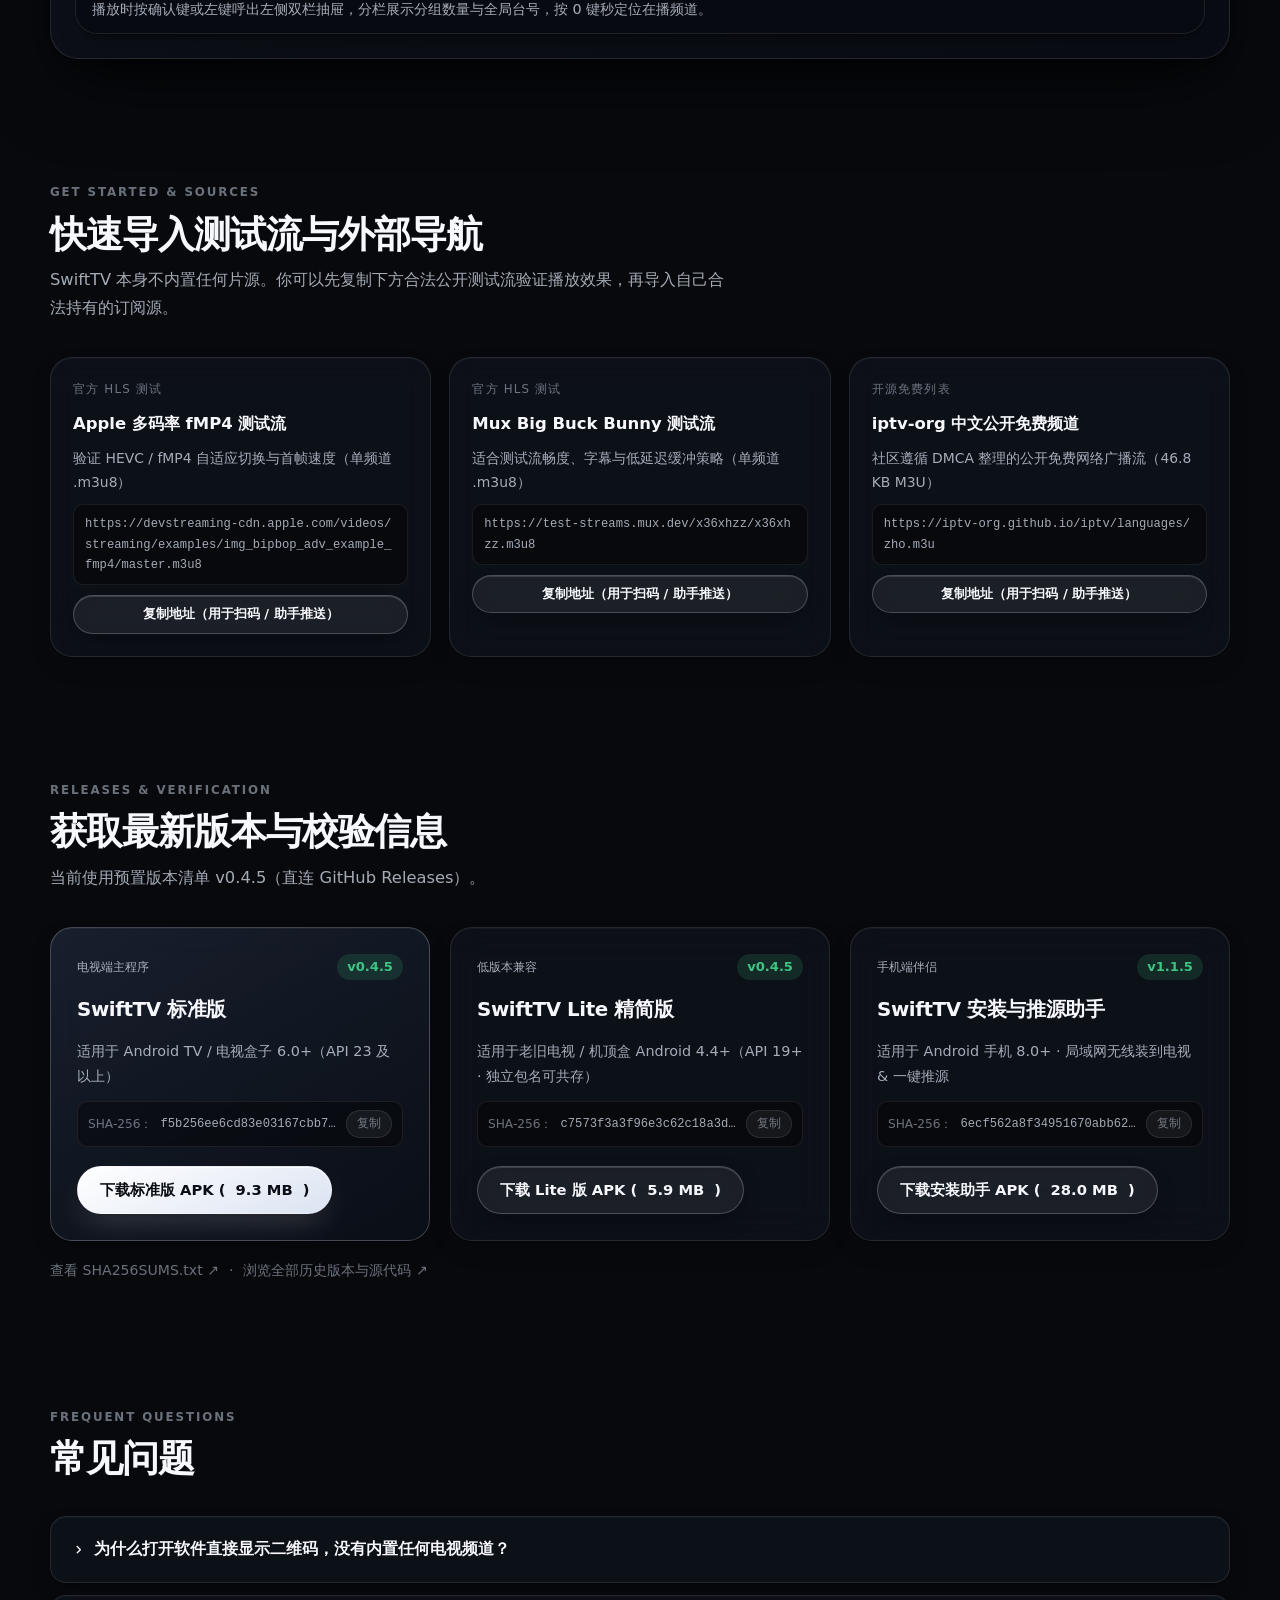
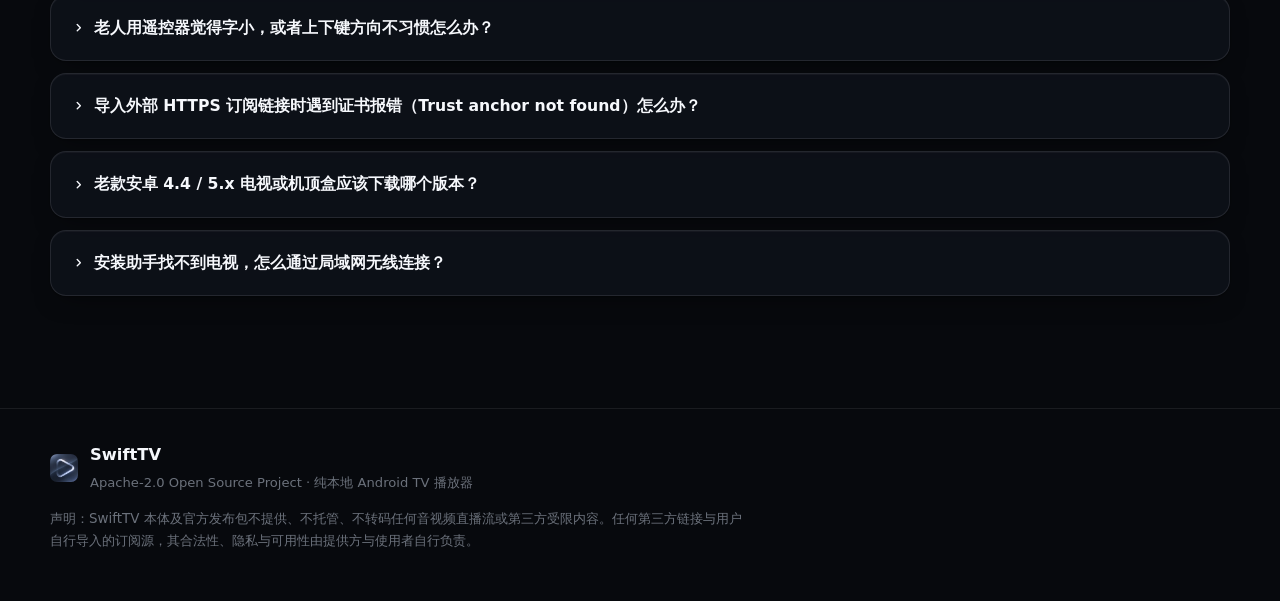
==== commit 2b853269: "Release SwiftTV 0.4.5 & Installer 1.1.5: startup auto-refresh subscriptions, FFmpeg audio decoding, " ====
--- a/website/index.html
+++ b/website/index.html
@@ -27,7 +27,7 @@
       <a class="brand" href="#top" aria-label="SwiftTV 首页">
         <img class="brand-logo" src="assets/img/logo.png" width="34" height="34" alt="SwiftTV 标志">
         <span class="brand-name">SwiftTV</span>
-        <span class="brand-tag" id="navVersionTag">v0.4.4</span>
+        <span class="brand-tag" id="navVersionTag">v0.4.5</span>
       </a>
 
       <nav class="nav-links" aria-label="主导航">
@@ -64,18 +64,18 @@
         </p>
 
         <div class="hero-cta" data-stagger="3">
-          <a class="btn-porcelain btn-lg sheen-btn magnetic" id="heroTvDownload" href="https://github.com/morangse/SwiftTV/releases/download/v0.4.4/SwiftTV-0.4.4.apk">
+          <a class="btn-porcelain btn-lg sheen-btn magnetic" id="heroTvDownload" href="https://github.com/morangse/SwiftTV/releases/download/v0.4.5/SwiftTV-0.4.5.apk">
             <span>下载电视版 APK</span>
-            <span class="btn-meta" id="heroTvMeta">v0.4.4 · 3.5 MB</span>
+            <span class="btn-meta" id="heroTvMeta">v0.4.5 · 9.3 MB</span>
           </a>
-          <a class="btn-crystal btn-lg magnetic" id="heroInstallerDownload" href="https://github.com/morangse/SwiftTV/releases/download/v0.4.4/SwiftTV-Installer-1.1.4.apk">
+          <a class="btn-crystal btn-lg magnetic" id="heroInstallerDownload" href="https://github.com/morangse/SwiftTV/releases/download/v0.4.5/SwiftTV-Installer-1.1.5.apk">
             <span>手机安装助手</span>
-            <span class="btn-meta" id="heroInstallerMeta">v1.1.4 · 无线装 &amp; 推源</span>
+            <span class="btn-meta" id="heroInstallerMeta">v1.1.5 · 无线装 &amp; 推源</span>
           </a>
         </div>
 
         <div class="hero-meta-links" data-stagger="4">
-          <a id="heroReleaseLink" href="https://github.com/morangse/SwiftTV/releases/tag/v0.4.4" target="_blank" rel="noopener noreferrer">查看 GitHub Release 说明 ↗</a>
+          <a id="heroReleaseLink" href="https://github.com/morangse/SwiftTV/releases/tag/v0.4.5" target="_blank" rel="noopener noreferrer">查看 GitHub Release 说明 ↗</a>
           <span aria-hidden="true">·</span>
           <a href="https://github.com/morangse/SwiftTV" target="_blank" rel="noopener noreferrer">开源仓库（GitHub）↗</a>
         </div>
@@ -186,16 +186,16 @@
 
         <article class="bento-card spotlight-surface" data-reveal style="--reveal-delay: 60ms">
           <div class="spotlight-layer" aria-hidden="true"></div>
-          <div class="card-index">02 · 多端导源</div>
-          <h3>开箱扫码 + 手机助手直推</h3>
-          <p>空列表启动直达局域网配对二维码；配合 SwiftTV 安装助手 1.1.4，可在手机粘贴链接或挑选本地 M3U / TXT 一键发送至电视确认。</p>
+          <div class="card-index">02 · 多端导源 &amp; 自动更新</div>
+          <h3>扫码直推 + 启动自动更新订阅</h3>
+          <p>支持开机自动更新远程订阅免手动同步；配合 SwiftTV 安装助手 1.1.5（修复部分手机 RSA 密钥报错），一键发送链接或本地 M3U 至电视确认。</p>
         </article>
 
         <article class="bento-card spotlight-surface" data-reveal style="--reveal-delay: 120ms">
           <div class="spotlight-layer" aria-hidden="true"></div>
-          <div class="card-index">03 · 流媒体解析</div>
-          <h3>M3U / 单频道 HLS / FLV 全兼容</h3>
-          <p>除完整 <code class="inline-code">#EXTINF</code> 频道表外，可直接导入单频道 <code class="inline-code">.m3u8</code> 媒体/主清单与 <code class="inline-code">.ts</code>/<code class="inline-code">.flv</code>/fMP4 直播直链，自动归入「单频道直连」。</p>
+          <div class="card-index">03 · 全格式音视频解码</div>
+          <h3>M3U / HLS 全兼容 + FFmpeg 音频软解</h3>
+          <p>完整支持 <code class="inline-code">#EXTINF</code> 列表、单频道 <code class="inline-code">.m3u8</code> 与组播直播流；内置 FFmpeg 音频软解兼容 MP2 / AC-3 / E-AC-3，告别部分电视有画无声。</p>
         </article>
 
         <article class="bento-card spotlight-surface" data-reveal style="--reveal-delay: 180ms">
@@ -387,17 +387,17 @@
           <div class="spotlight-layer" aria-hidden="true"></div>
           <div class="dl-head">
             <span class="dl-tag" id="dlTvTag">电视端主程序</span>
-            <span class="dl-ver" id="dlTvVersion">v0.4.4</span>
+            <span class="dl-ver" id="dlTvVersion">v0.4.5</span>
           </div>
           <h3>SwiftTV 标准版</h3>
           <p class="dl-req">适用于 Android TV / 电视盒子 6.0+（API 23 及以上）</p>
           <div class="dl-checksum">
             <span>SHA-256：</span>
-            <code id="dlTvSha">29534b6b730682a407281dcf6ec5fb7d1c0c90cec5822b8b23713b01b2d71c29</code>
+            <code id="dlTvSha">f5b256ee6cd83e03167cbb790620a48484f7a757a43a14fb0709d50ece7e1fc1</code>
             <button type="button" class="copy-mini" id="copyTvSha">复制</button>
           </div>
           <div class="dl-actions">
-            <a class="btn-porcelain sheen-btn magnetic" id="dlTvBtn" href="https://github.com/morangse/SwiftTV/releases/download/v0.4.4/SwiftTV-0.4.4.apk">下载标准版 APK (<span id="dlTvSize">3.5 MB</span>)</a>
+            <a class="btn-porcelain sheen-btn magnetic" id="dlTvBtn" href="https://github.com/morangse/SwiftTV/releases/download/v0.4.5/SwiftTV-0.4.5.apk">下载标准版 APK (<span id="dlTvSize">9.3 MB</span>)</a>
           </div>
         </div>
 
@@ -405,17 +405,17 @@
           <div class="spotlight-layer" aria-hidden="true"></div>
           <div class="dl-head">
             <span class="dl-tag">低版本兼容</span>
-            <span class="dl-ver" id="dlLiteVersion">v0.4.4</span>
+            <span class="dl-ver" id="dlLiteVersion">v0.4.5</span>
           </div>
           <h3>SwiftTV Lite 精简版</h3>
           <p class="dl-req">适用于老旧电视 / 机顶盒 Android 4.4+（API 19+ · 独立包名可共存）</p>
           <div class="dl-checksum">
             <span>SHA-256：</span>
-            <code id="dlLiteSha">53879b61402068c2fb48f749c6afc7a2fe332b4eb41f211162979e201adc7b</code>
+            <code id="dlLiteSha">c7573f3a3f96e3c62c18a3dd7bc64334e9d38f98048a6e2344763ca7b70c3a8d</code>
             <button type="button" class="copy-mini" id="copyLiteSha">复制</button>
           </div>
           <div class="dl-actions">
-            <a class="btn-crystal magnetic" id="dlLiteBtn" href="https://github.com/morangse/SwiftTV/releases/download/v0.4.4/SwiftTV-Lite-0.4.4.apk">下载 Lite 版 APK (<span id="dlLiteSize">3.3 MB</span>)</a>
+            <a class="btn-crystal magnetic" id="dlLiteBtn" href="https://github.com/morangse/SwiftTV/releases/download/v0.4.5/SwiftTV-Lite-0.4.5.apk">下载 Lite 版 APK (<span id="dlLiteSize">5.9 MB</span>)</a>
           </div>
         </div>
 
@@ -423,23 +423,23 @@
           <div class="spotlight-layer" aria-hidden="true"></div>
           <div class="dl-head">
             <span class="dl-tag">手机端伴侣</span>
-            <span class="dl-ver" id="dlInstVersion">v1.1.4</span>
+            <span class="dl-ver" id="dlInstVersion">v1.1.5</span>
           </div>
           <h3>SwiftTV 安装与推源助手</h3>
           <p class="dl-req">适用于 Android 手机 8.0+ · 局域网无线装到电视 &amp; 一键推源</p>
           <div class="dl-checksum">
             <span>SHA-256：</span>
-            <code id="dlInstSha">09d381d4119b110507615cca0f84cfa61ec97ef8e020faa38fbb8ddd27d71a6e</code>
+            <code id="dlInstSha">6ecf562a8f34951670abb621a2ee30d6639ddf8b307c256ac53bd2fc3358f513</code>
             <button type="button" class="copy-mini" id="copyInstSha">复制</button>
           </div>
           <div class="dl-actions">
-            <a class="btn-crystal magnetic" id="dlInstBtn" href="https://github.com/morangse/SwiftTV/releases/download/v0.4.4/SwiftTV-Installer-1.1.4.apk">下载安装助手 APK (<span id="dlInstSize">22.1 MB</span>)</a>
+            <a class="btn-crystal magnetic" id="dlInstBtn" href="https://github.com/morangse/SwiftTV/releases/download/v0.4.5/SwiftTV-Installer-1.1.5.apk">下载安装助手 APK (<span id="dlInstSize">28.0 MB</span>)</a>
           </div>
         </div>
       </div>
 
       <div class="checksum-bar" data-reveal>
-        <a id="dlChecksumsLink" href="https://github.com/morangse/SwiftTV/releases/download/v0.4.4/SHA256SUMS.txt" target="_blank" rel="noopener noreferrer">查看 SHA256SUMS.txt ↗</a>
+        <a id="dlChecksumsLink" href="https://github.com/morangse/SwiftTV/releases/download/v0.4.5/SHA256SUMS.txt" target="_blank" rel="noopener noreferrer">查看 SHA256SUMS.txt ↗</a>
         <span aria-hidden="true">·</span>
         <a id="dlAllReleasesLink" href="https://github.com/morangse/SwiftTV/releases" target="_blank" rel="noopener noreferrer">浏览全部历史版本与源代码 ↗</a>
       </div>
